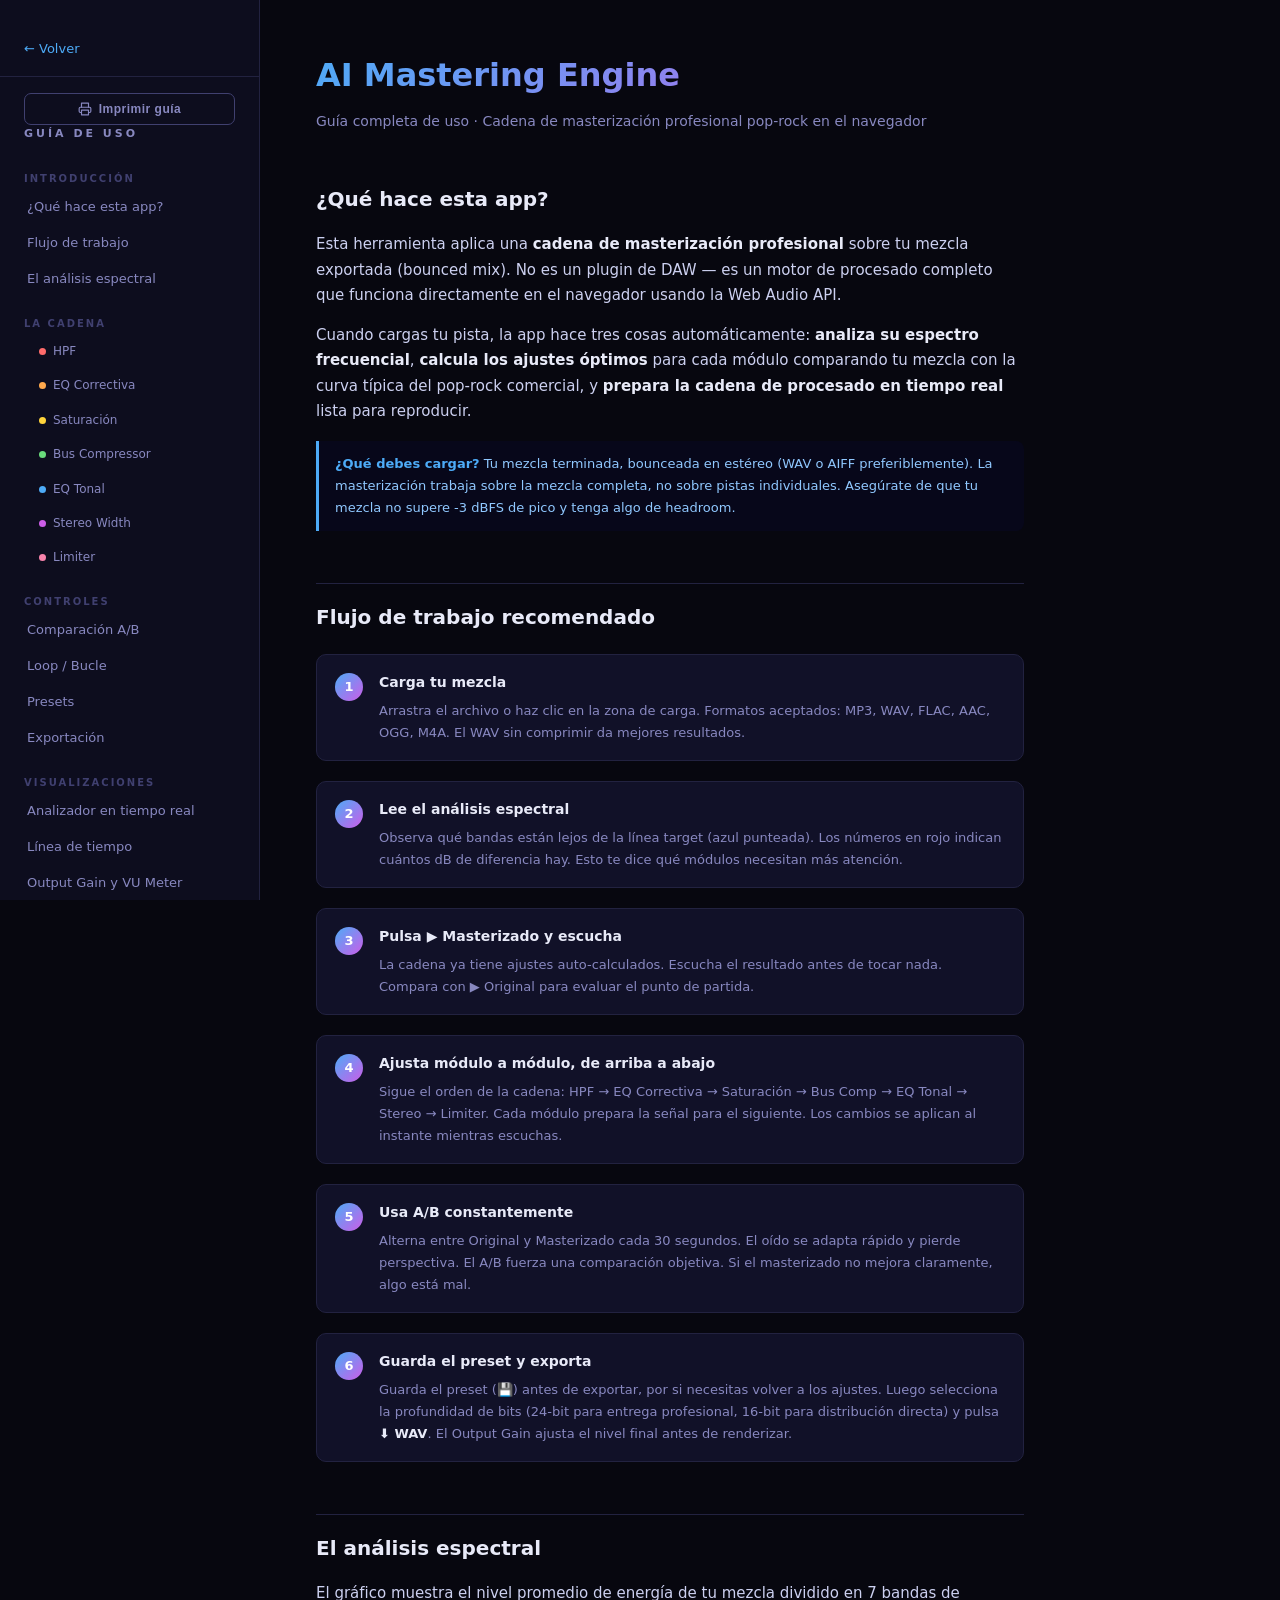
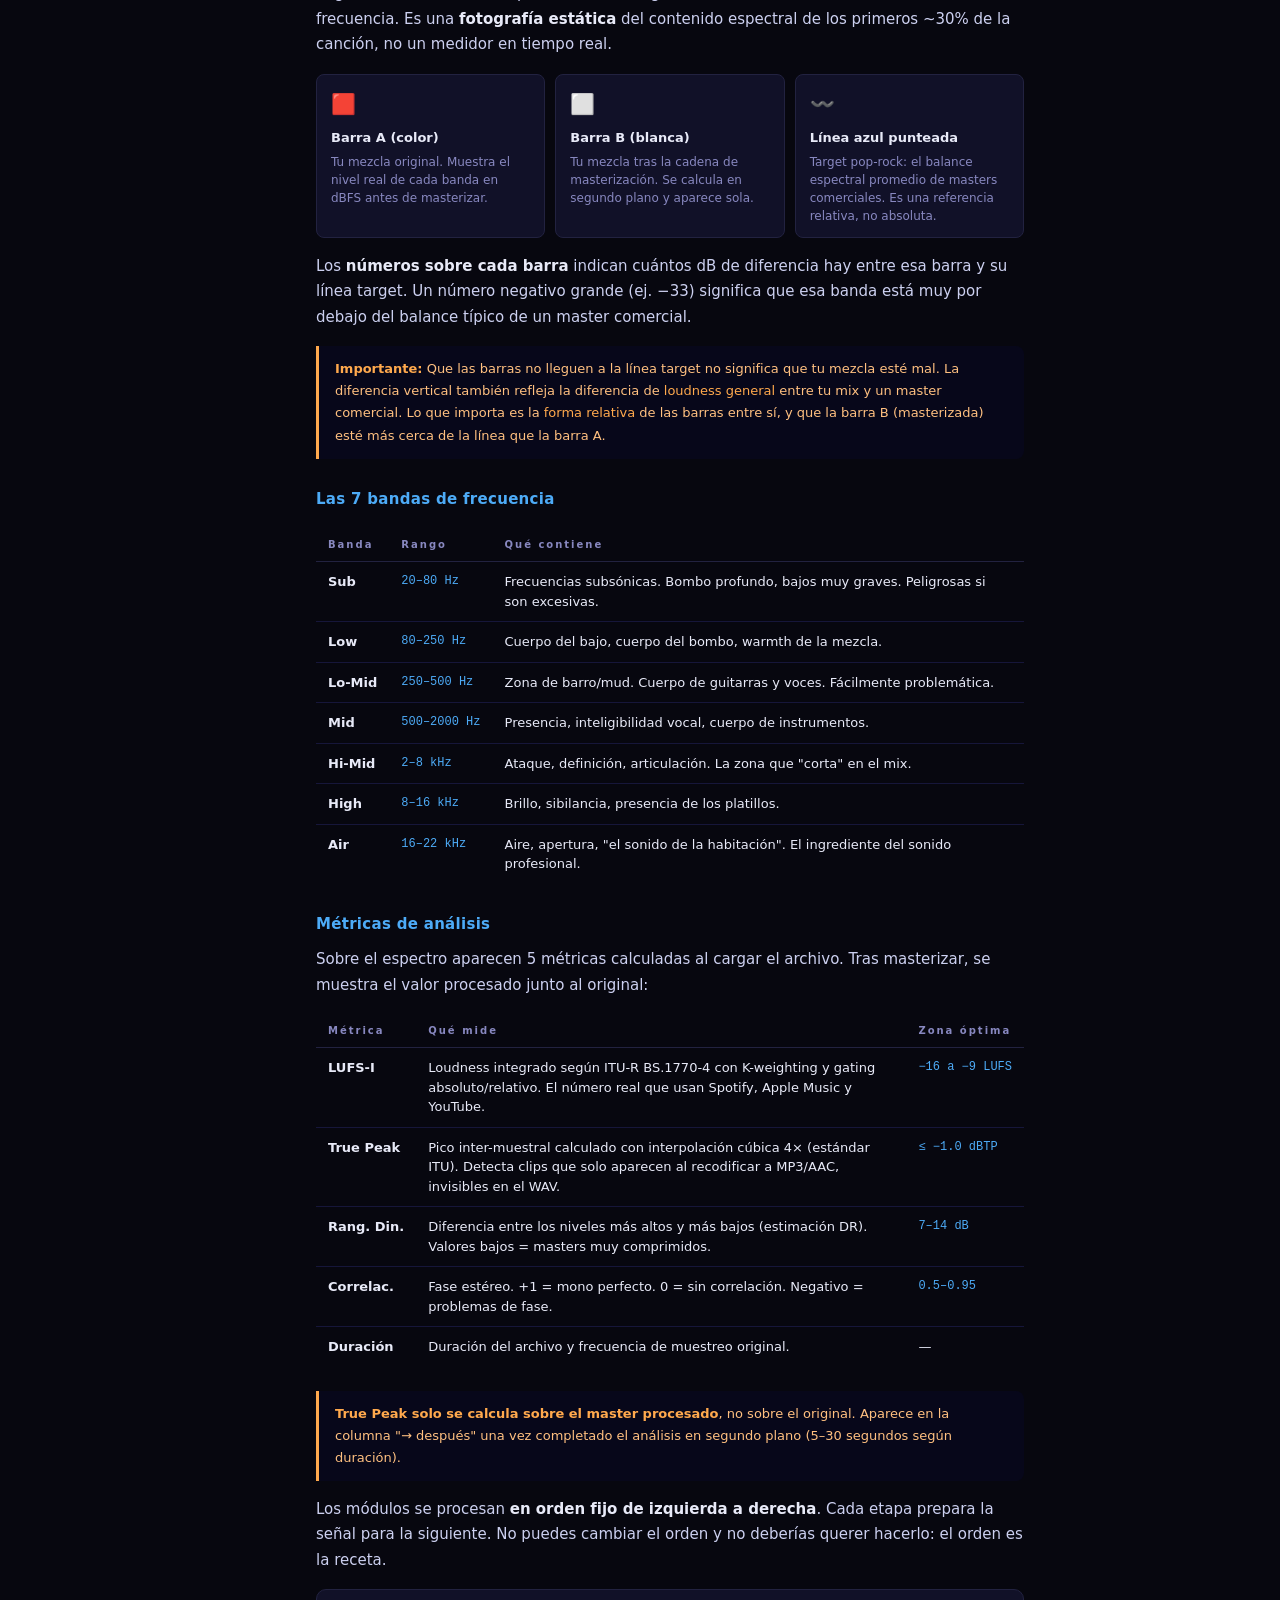
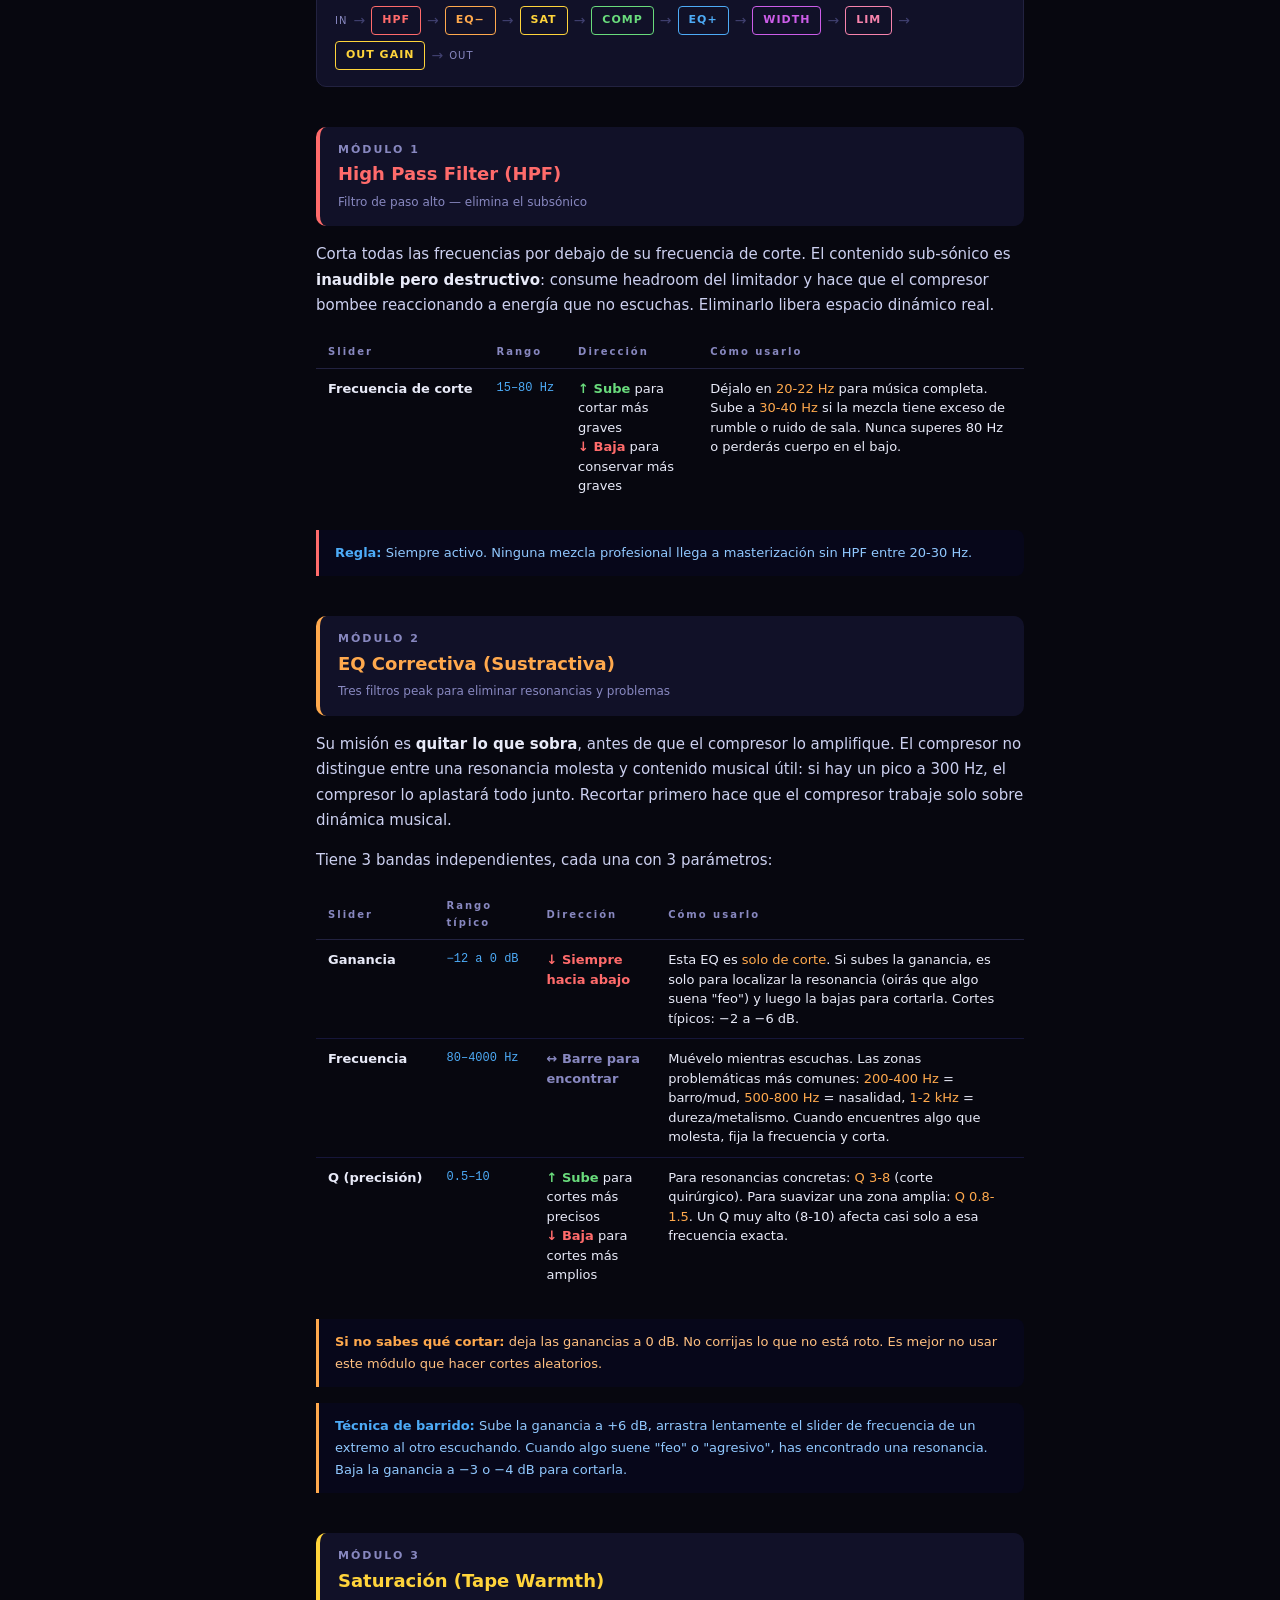
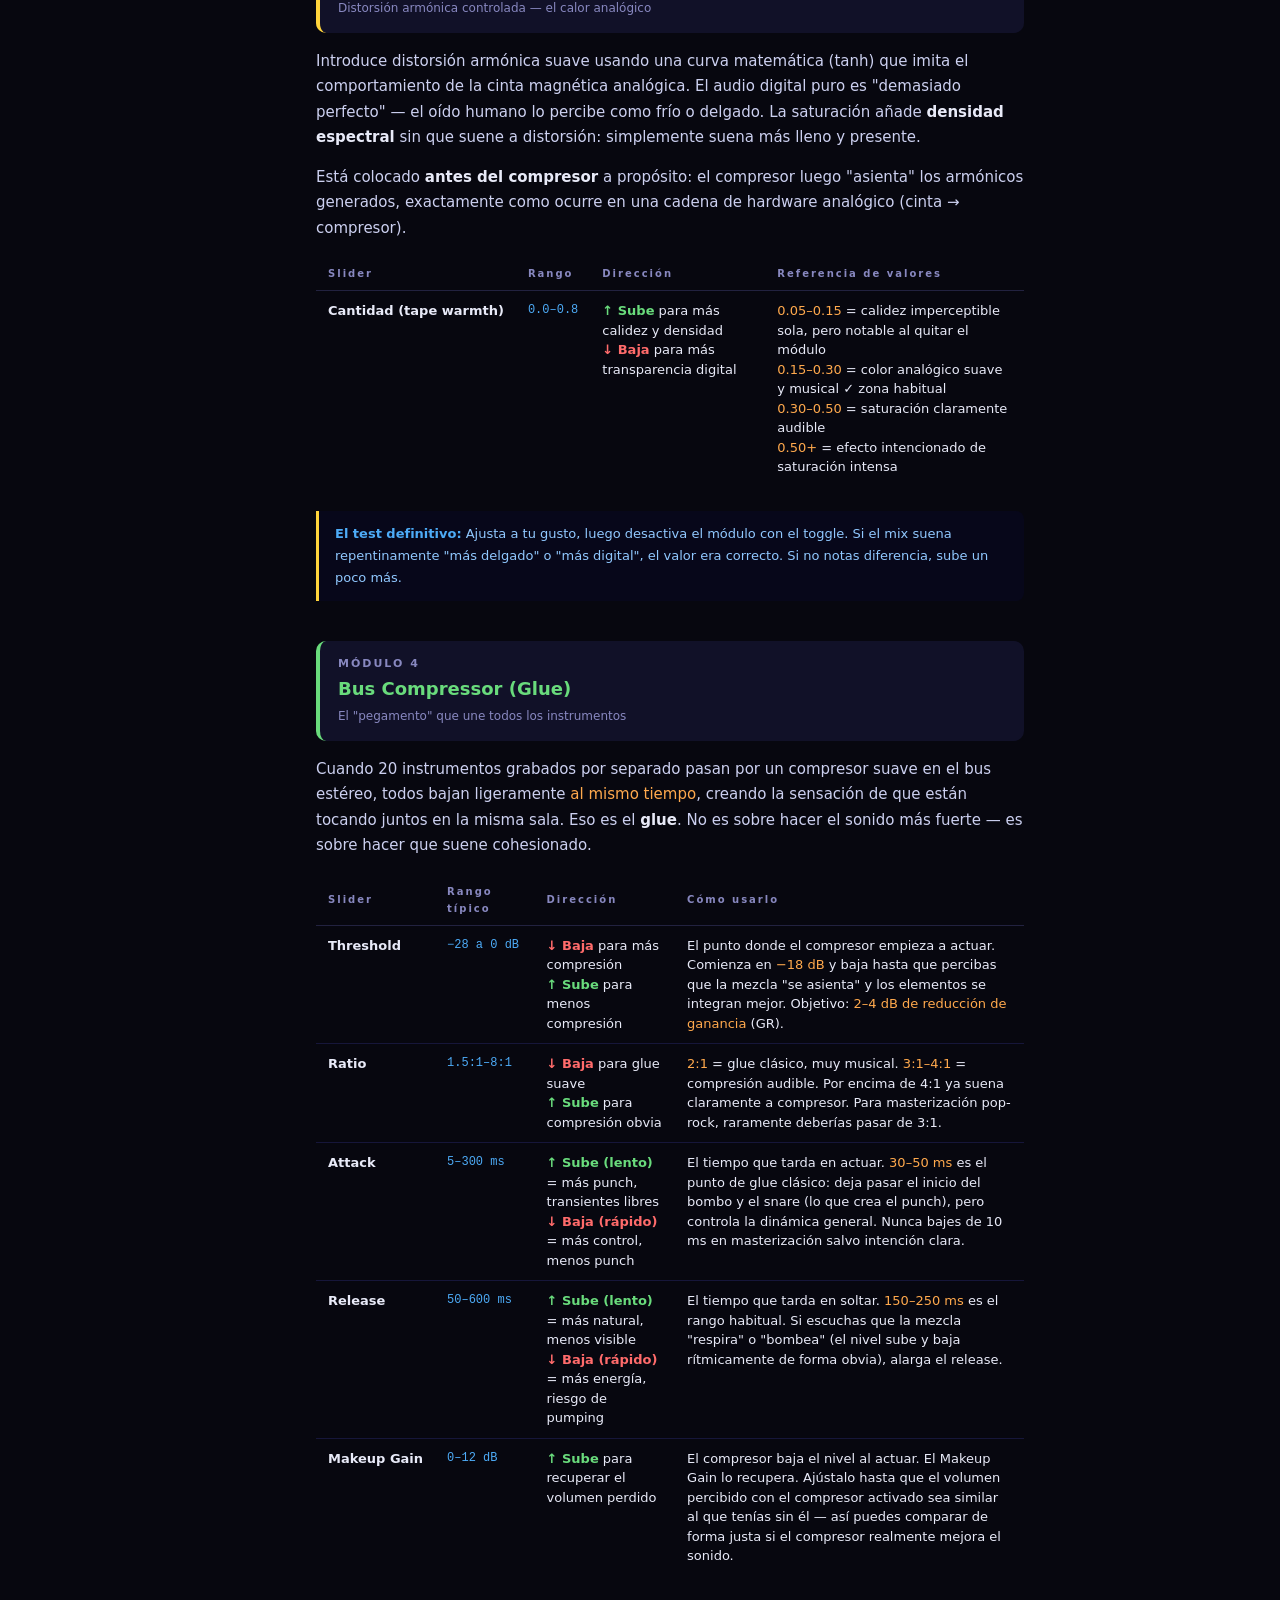
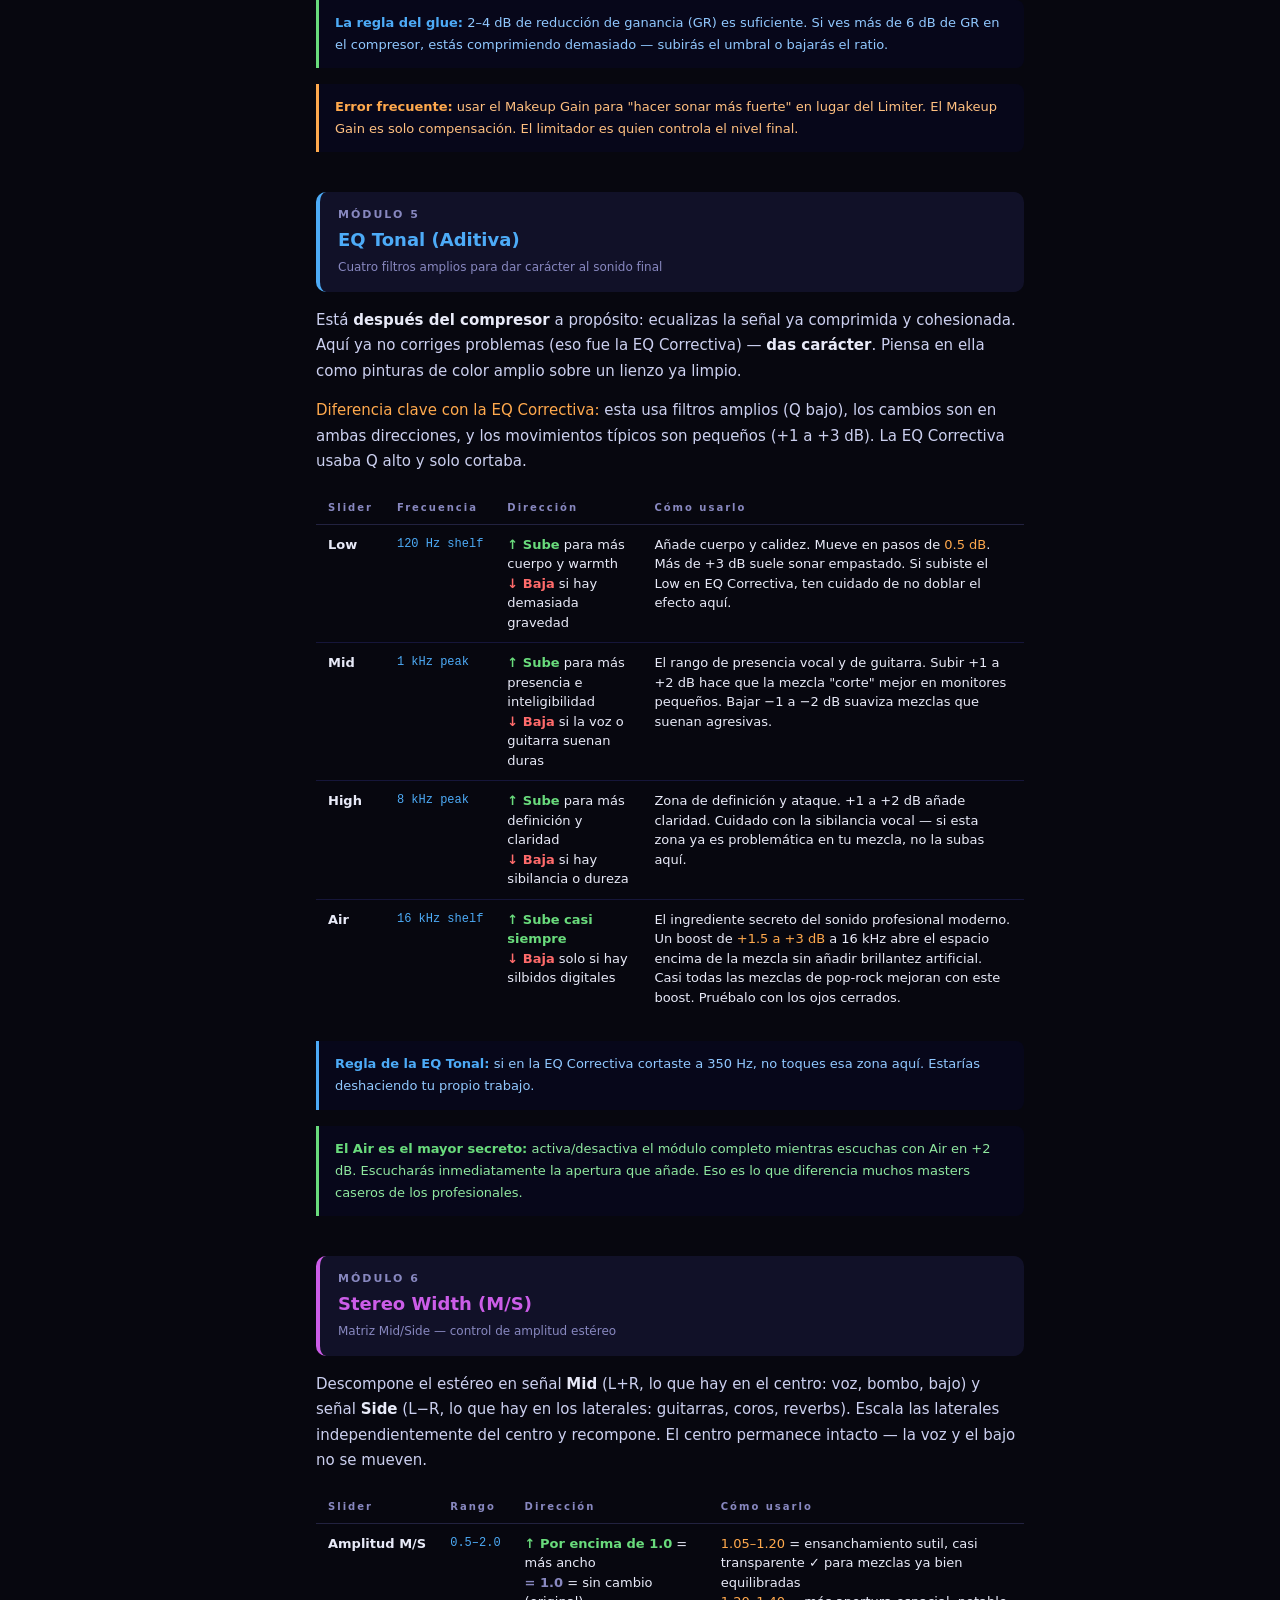
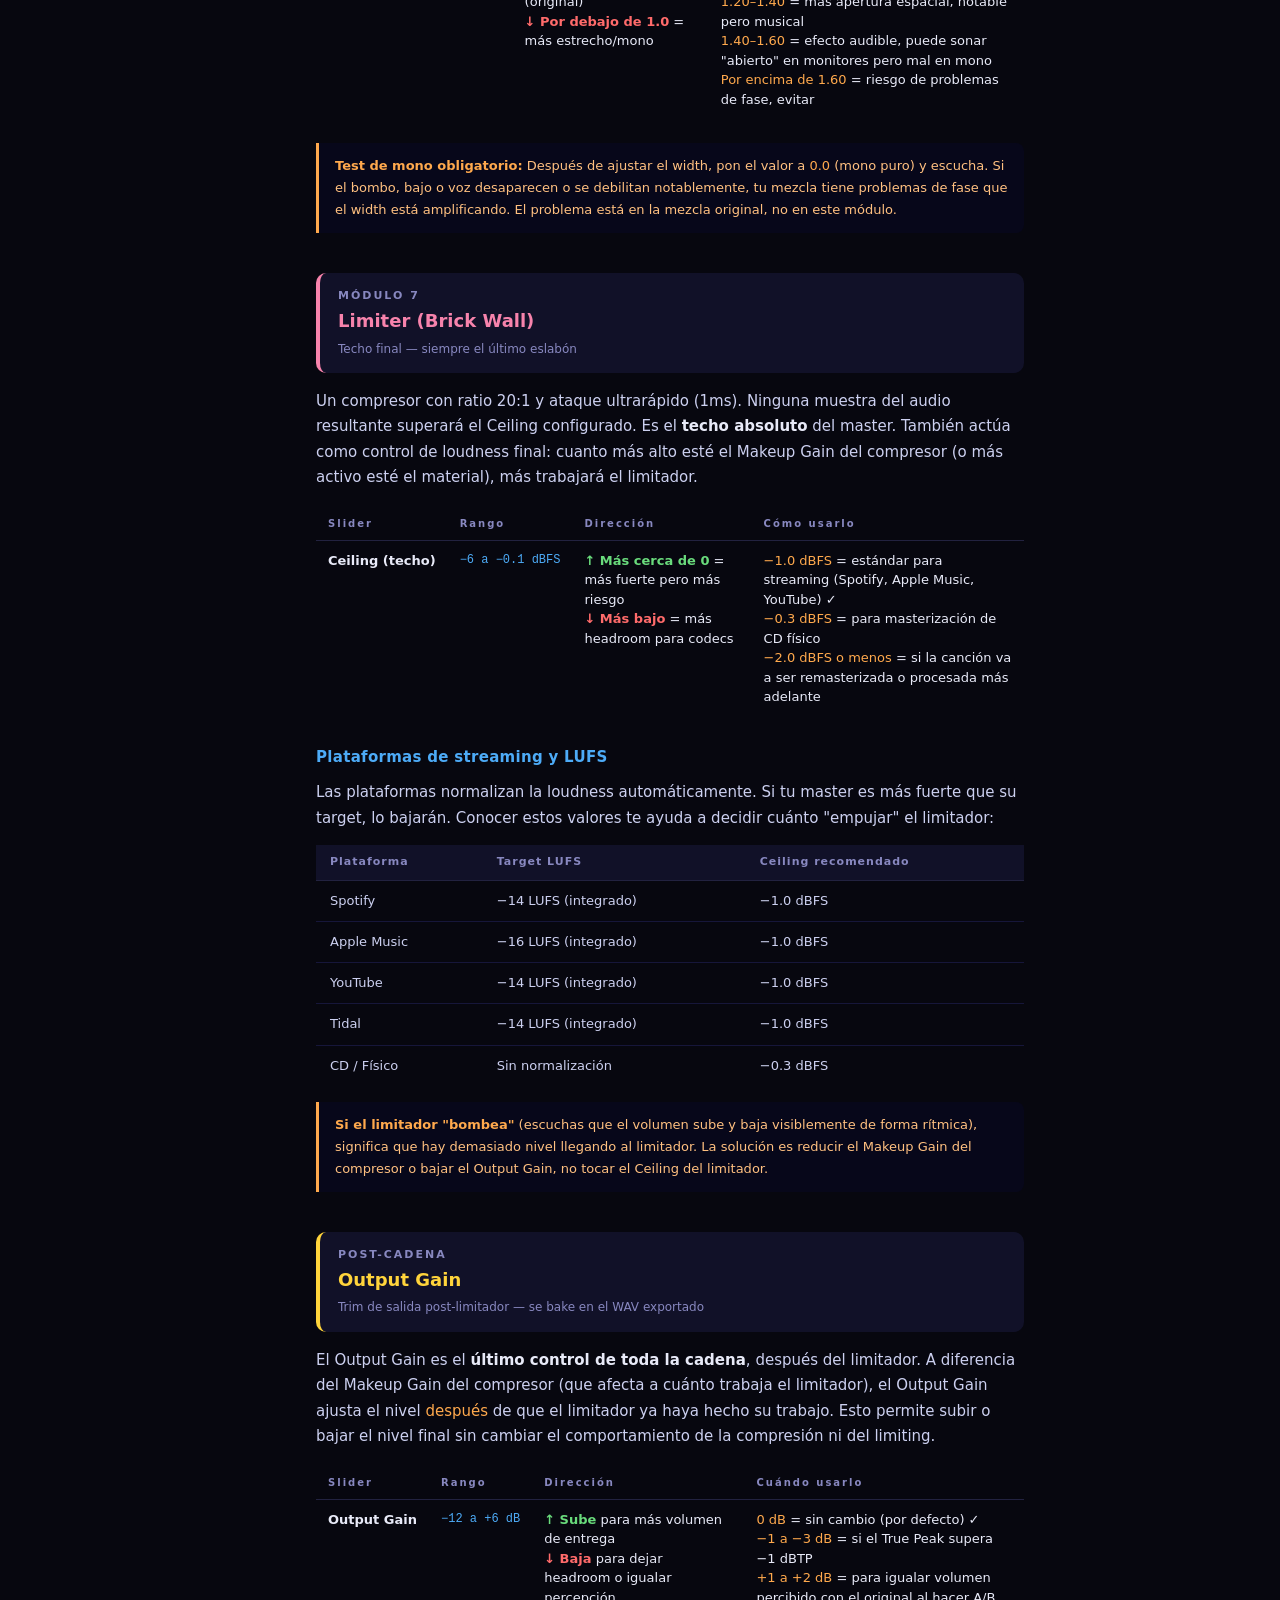
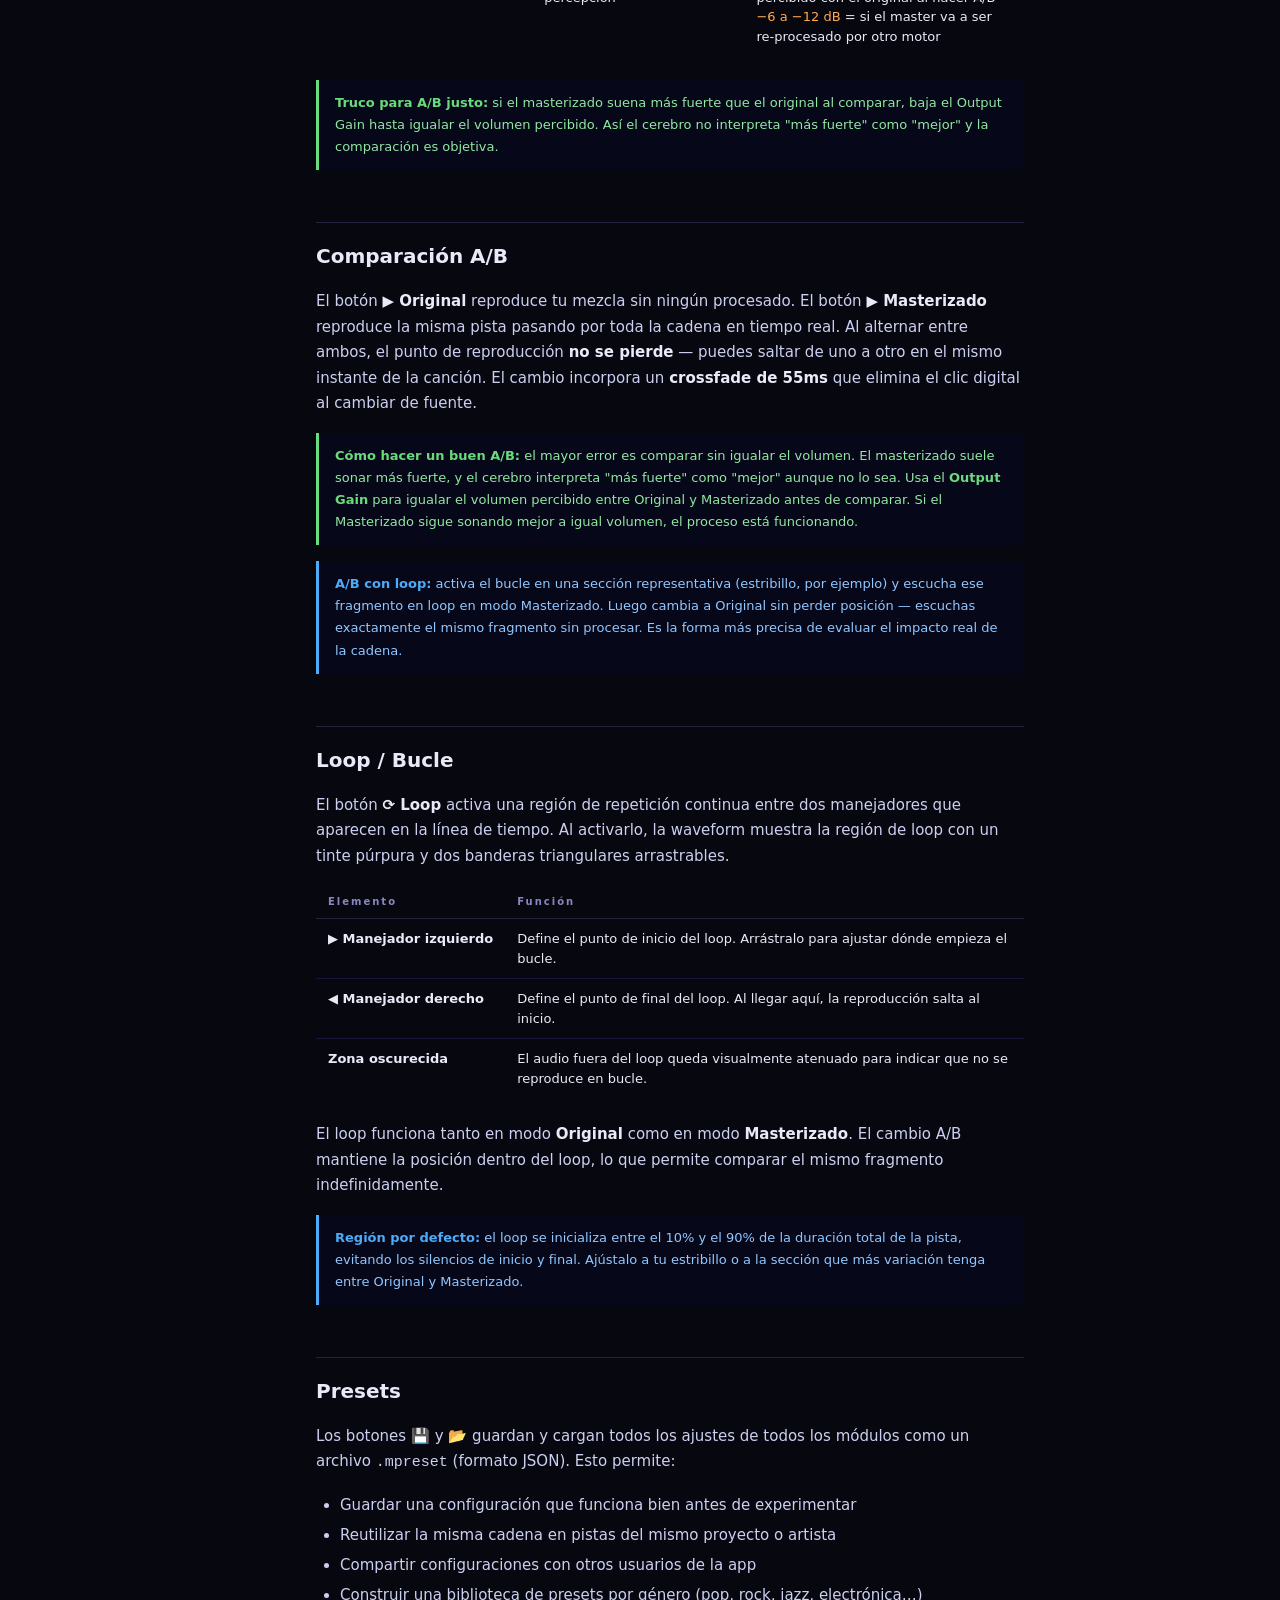
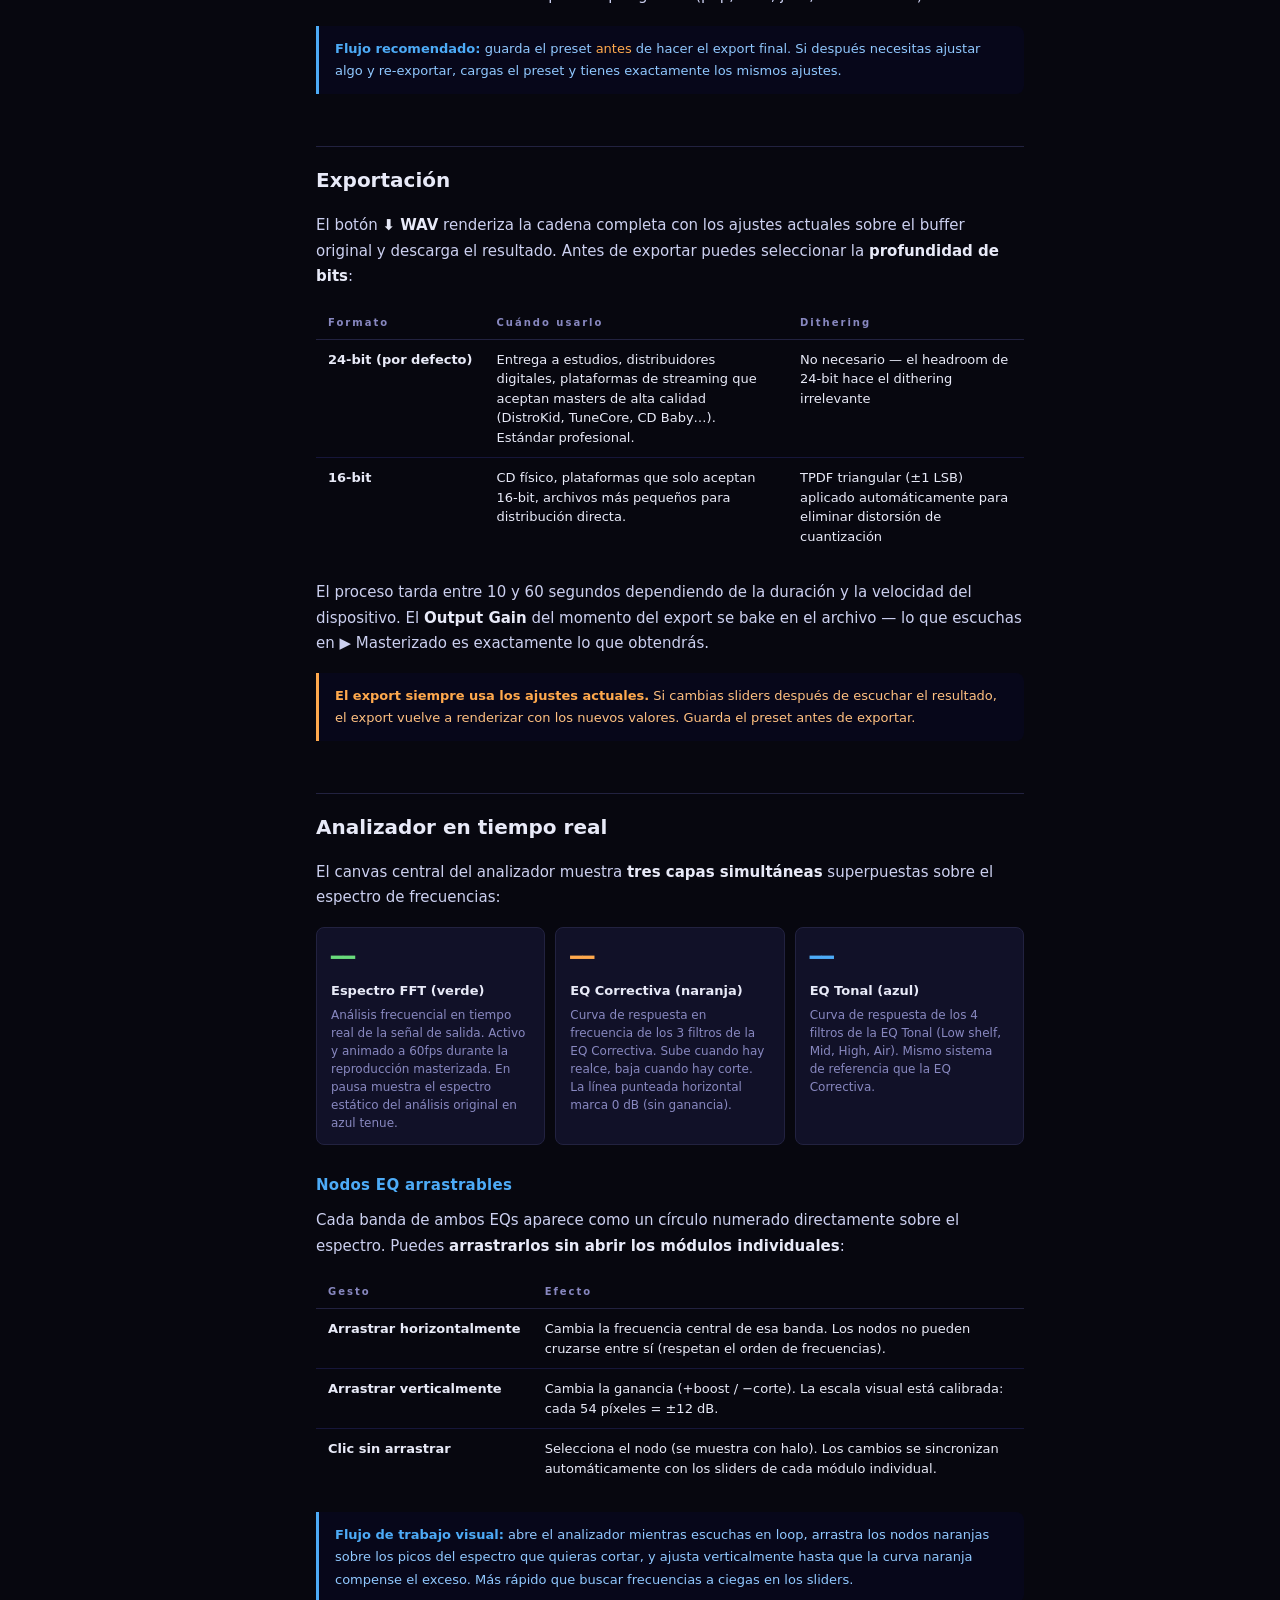
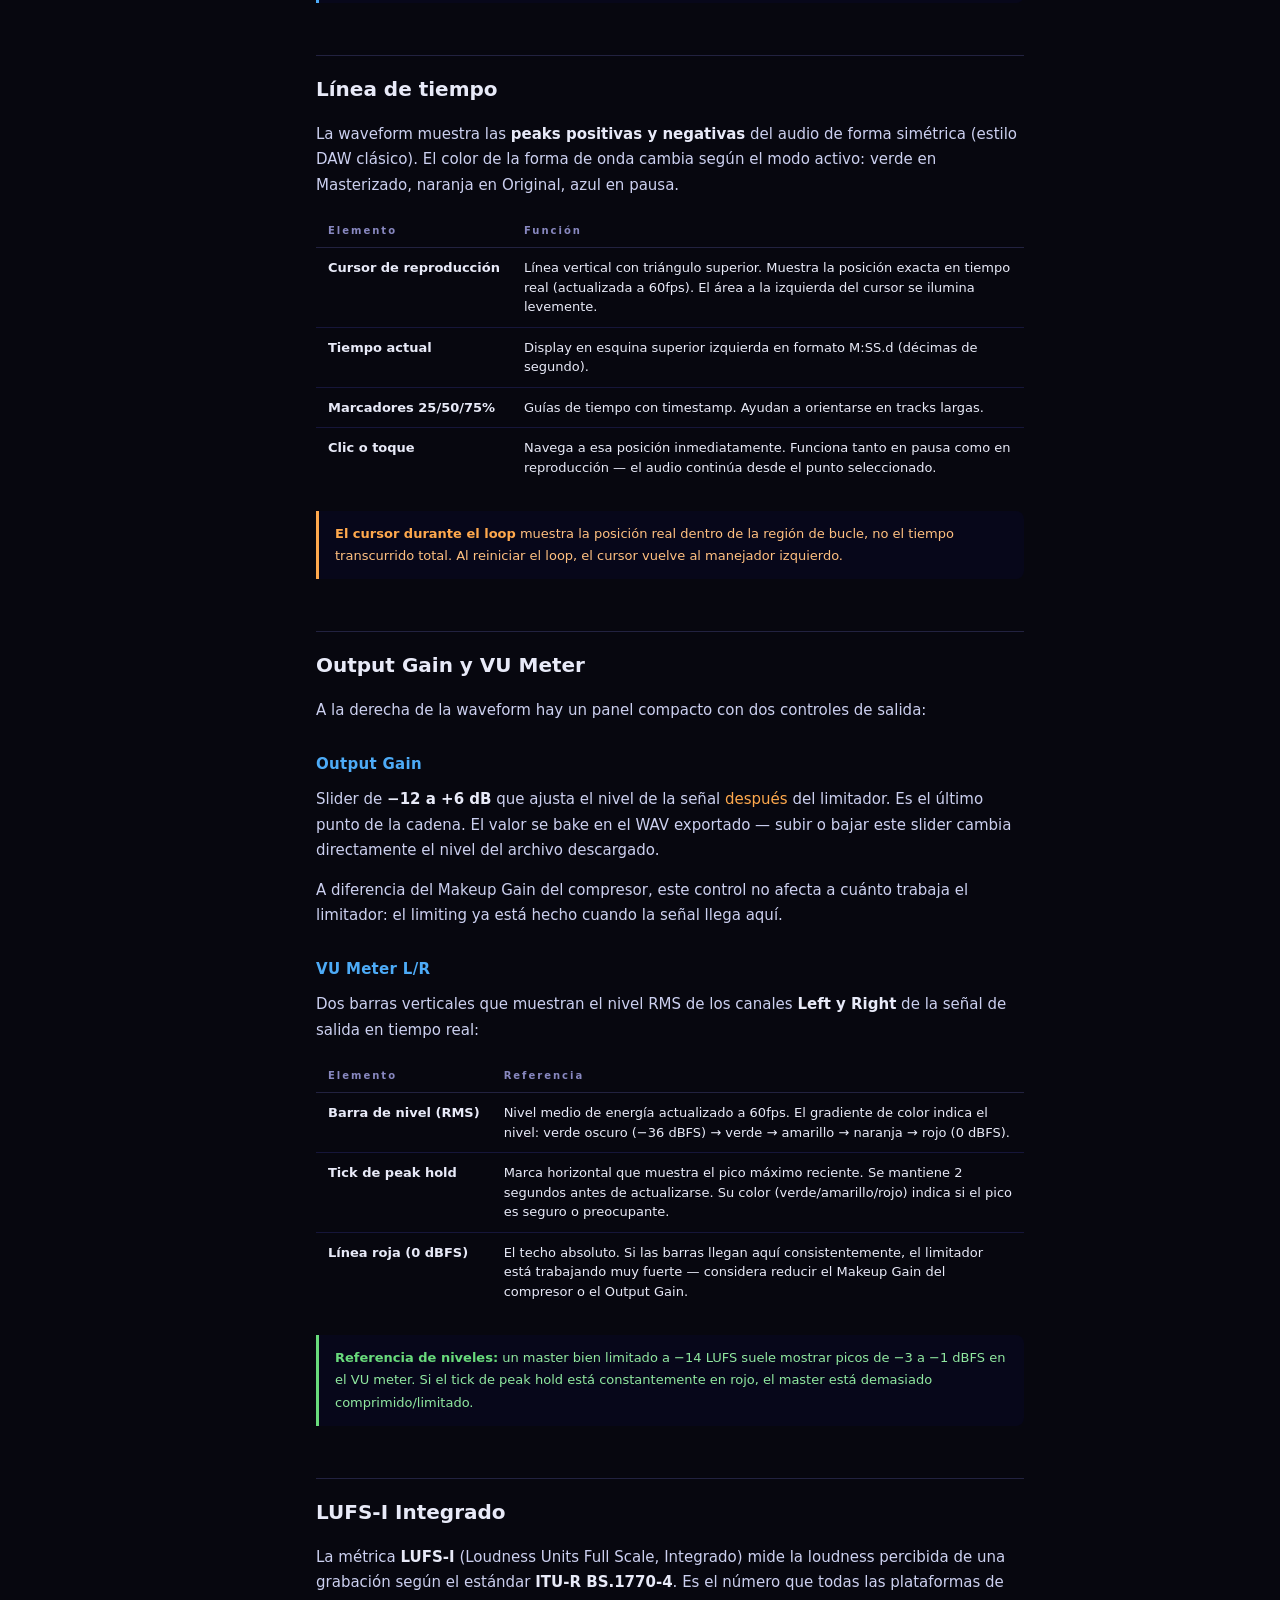
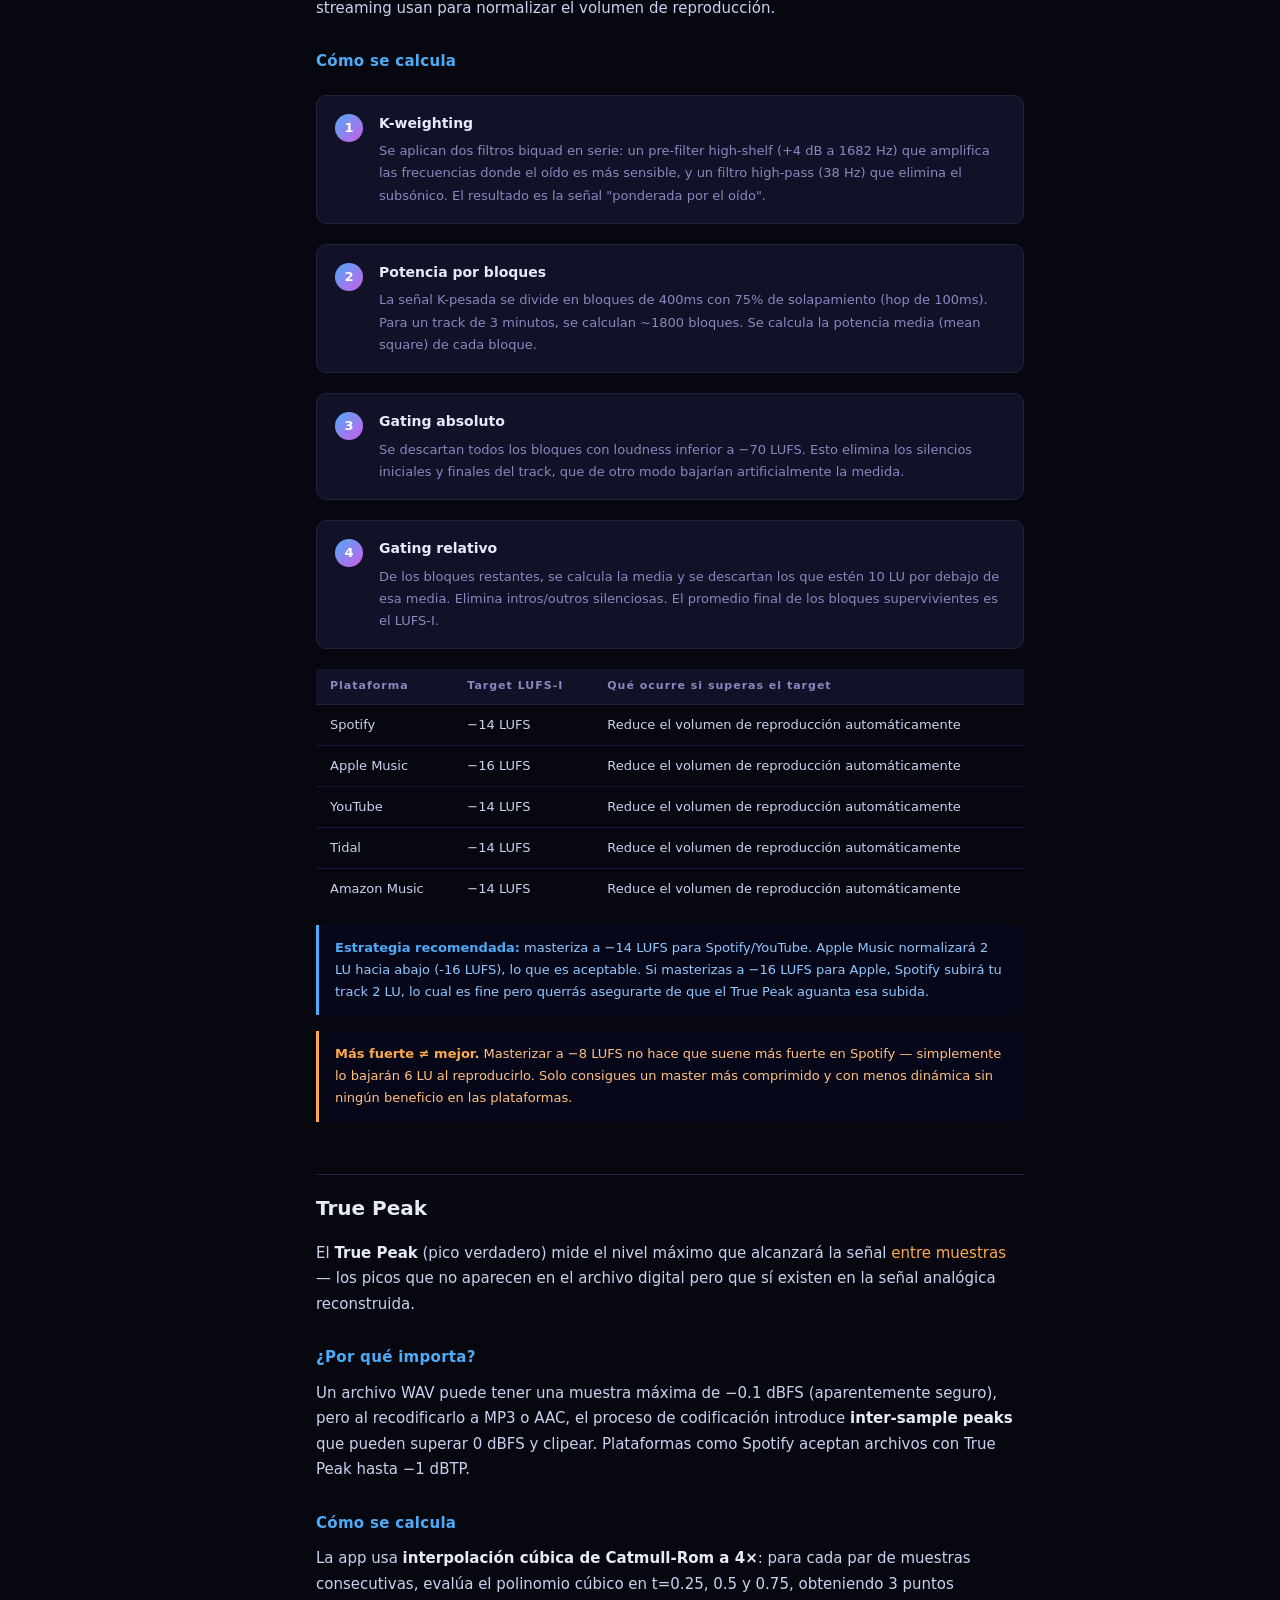
==== help.html @ e1533b52 "Add files via upload" ====
<!DOCTYPE html>
<html lang="es">
<head>
<meta charset="UTF-8">
<meta name="viewport" content="width=device-width, initial-scale=1.0">
<title>Guía de uso · AI Mastering Engine</title>
<style>
:root {
  --bg:#07070f; --card:#0d0d1e; --card2:#111128; --border:#222240; --text:#e8eaf8;
  --muted:#8888c0; --dim:#404070;
  --blue:#4dabf7; --purple:#cc5de8; --green:#69db7c;
  --orange:#ffa94d; --yellow:#ffd43b; --red:#ff6b6b;
}
*{box-sizing:border-box;margin:0;padding:0}
html{scroll-behavior:smooth}
body{background:var(--bg);color:var(--text);font-family:'Inter','Segoe UI',system-ui,sans-serif;font-size:15px;line-height:1.7}

/* Layout */
.layout{display:flex;min-height:100vh}
.sidebar{width:260px;flex-shrink:0;background:var(--card);border-right:1px solid var(--border);padding:28px 0;position:sticky;top:0;height:100vh;overflow-y:auto}
.content{flex:1;padding:48px 56px 80px;max-width:820px}

/* Sidebar */
.sidebar-title{font-size:11px;font-weight:bold;letter-spacing:3px;color:var(--muted);padding:0 24px;margin-bottom:20px}
.sidebar-back{display:flex;align-items:center;gap:8px;padding:10px 24px;color:var(--blue);font-size:13px;text-decoration:none;margin-bottom:16px;border-bottom:1px solid var(--border);padding-bottom:16px}
.sidebar-back:hover{color:#fff}
.nav-section{padding:6px 24px 2px;font-size:10px;letter-spacing:2px;color:var(--dim);font-weight:bold;margin-top:12px}
.nav-link{display:block;padding:7px 24px;font-size:13px;color:var(--muted);text-decoration:none;border-left:3px solid transparent;transition:all .15s}
.nav-link:hover,.nav-link.active{color:var(--text);border-left-color:var(--blue);background:rgba(77,171,247,.06)}
.nav-link.mod{padding-left:36px;font-size:12px}
.mod-dot{display:inline-block;width:7px;height:7px;border-radius:50%;margin-right:7px;vertical-align:middle}

/* Content */
h1{font-size:32px;font-weight:900;background:linear-gradient(135deg,var(--blue),var(--purple));-webkit-background-clip:text;-webkit-text-fill-color:transparent;background-clip:text;margin-bottom:8px}
.page-sub{font-size:14px;color:var(--muted);margin-bottom:48px}
h2{font-size:20px;font-weight:800;color:var(--text);margin:52px 0 16px;padding-top:16px;border-top:1px solid var(--border)}
h2:first-of-type{margin-top:0;border-top:none;padding-top:0}
h3{font-size:15px;font-weight:700;color:var(--blue);margin:28px 0 10px;letter-spacing:.3px}
p{margin-bottom:14px;color:#ccd0f0}
p:last-child{margin-bottom:0}
strong{color:var(--text)}
em{color:var(--orange);font-style:normal}

/* Module header */
.mod-header{display:flex;align-items:center;gap:12px;margin:40px 0 16px;padding:14px 18px;background:var(--card2);border-radius:10px;border-left:4px solid var(--mc)}
.mod-number{font-size:11px;font-weight:bold;letter-spacing:2px;color:var(--muted)}
.mod-title{font-size:18px;font-weight:800;color:var(--mc)}
.mod-subtitle{font-size:12px;color:var(--muted);margin-top:2px}

/* Slider table */
.slider-table{width:100%;border-collapse:collapse;margin:16px 0 24px;font-size:13px}
.slider-table th{text-align:left;padding:8px 12px;font-size:10px;letter-spacing:2px;color:var(--muted);border-bottom:1px solid var(--border);font-weight:bold}
.slider-table td{padding:10px 12px;border-bottom:1px solid #16163a;vertical-align:top;line-height:1.5}
.slider-table tr:last-child td{border-bottom:none}
.slider-table tr:hover td{background:rgba(255,255,255,.02)}
.slider-name{font-weight:bold;color:var(--text);white-space:nowrap}
.slider-range{font-family:monospace;font-size:12px;color:var(--blue);white-space:nowrap}
.up{color:var(--green);font-weight:bold}
.down{color:var(--red);font-weight:bold}
.neutral{color:var(--muted);font-weight:bold}
.dir{font-size:16px;vertical-align:middle}

/* Tip box */
.tip{background:#07071a;border-left:3px solid var(--mc,var(--blue));padding:12px 16px;border-radius:0 8px 8px 0;font-size:13px;color:#90c8ff;margin:16px 0;line-height:1.7}
.tip strong{color:var(--blue)}
.warn{border-left-color:var(--orange);color:#ffc080}
.warn strong{color:var(--orange)}
.good{border-left-color:var(--green);color:#90e8a0}
.good strong{color:var(--green)}

/* Workflow steps */
.steps{counter-reset:steps;margin:20px 0}
.step{counter-increment:steps;display:flex;gap:16px;margin-bottom:20px;padding:16px 18px;background:var(--card2);border-radius:10px;border:1px solid var(--border)}
.step::before{content:counter(steps);display:flex;align-items:center;justify-content:center;width:28px;height:28px;border-radius:50%;background:linear-gradient(135deg,var(--blue),var(--purple));color:#fff;font-size:13px;font-weight:bold;flex-shrink:0;margin-top:2px}
.step-content h4{font-size:14px;font-weight:700;color:var(--text);margin-bottom:5px}
.step-content p{font-size:13px;color:var(--muted);margin:0}

/* Rules */
.rules{display:grid;grid-template-columns:1fr 1fr;gap:12px;margin:20px 0}
.rule{background:var(--card2);border:1px solid var(--border);border-radius:8px;padding:14px 16px}
.rule-title{font-size:13px;font-weight:bold;color:var(--text);margin-bottom:5px}
.rule-text{font-size:12px;color:var(--muted);line-height:1.5}

/* Chain diagram */
.chain{display:flex;align-items:center;flex-wrap:wrap;gap:6px;padding:16px 18px;background:var(--card2);border-radius:10px;margin:16px 0;border:1px solid var(--border)}
.chain-node{font-size:11px;font-weight:bold;letter-spacing:1px;padding:4px 10px;border-radius:4px;border:1px solid}
.chain-arrow{color:var(--dim);font-size:14px}
.chain-label{font-size:10px;color:var(--muted);letter-spacing:1px}

/* Spectrum explanation */
.spectrum-legend{display:grid;grid-template-columns:repeat(3,1fr);gap:10px;margin:16px 0}
.legend-item{background:var(--card2);border:1px solid var(--border);border-radius:8px;padding:12px 14px;font-size:12px}
.legend-icon{font-size:20px;margin-bottom:6px}
.legend-title{font-weight:bold;color:var(--text);margin-bottom:4px;font-size:13px}
.legend-desc{color:var(--muted);line-height:1.5}

/* LUFS comparison */
.lufs-table{width:100%;border-collapse:collapse;margin:14px 0;font-size:13px}
.lufs-table th{background:var(--card2);padding:8px 14px;text-align:left;font-size:11px;letter-spacing:1px;color:var(--muted);border-bottom:1px solid var(--border)}
.lufs-table td{padding:9px 14px;border-bottom:1px solid #16163a;color:#ccd0f0}
.lufs-table tr:last-child td{border-bottom:none}

@media(max-width:768px){
  .layout{flex-direction:column}
  .sidebar{width:100%;height:auto;position:static;border-right:none;border-bottom:1px solid var(--border)}
  .content{padding:28px 20px 60px}
  .rules{grid-template-columns:1fr}
  .spectrum-legend{grid-template-columns:1fr}
}

/* Print button */
.btn-print{display:flex;align-items:center;gap:7px;background:transparent;border:1px solid var(--dim);color:var(--muted);cursor:pointer;font-size:12px;font-weight:bold;letter-spacing:.5px;padding:8px 14px;border-radius:7px;transition:all .15s;width:calc(100% - 48px);margin:12px 24px 0;justify-content:center}
.btn-print:hover{color:var(--blue);border-color:var(--blue);background:rgba(77,171,247,.08)}
.btn-print svg{flex-shrink:0}

/* ══════════════════════════════════════
   PRINT STYLES
══════════════════════════════════════ */
@media print {
  /* Reset */
  *{-webkit-print-color-adjust:exact;print-color-adjust:exact;box-sizing:border-box}
  :root{
    --bg:#ffffff; --card:#f5f5f8; --card2:#eeeeF4; --border:#d0d0e0; --text:#1a1a2e;
    --muted:#555570; --dim:#888899;
    --blue:#1a5fa8; --purple:#7030a0; --green:#1a6e35;
    --orange:#b05010; --yellow:#806000; --red:#b01010;
  }

  body{background:#fff;color:#1a1a2e;font-family:'Georgia',serif;font-size:11pt;line-height:1.65}

  /* Layout: ocultar sidebar, mostrar solo contenido */
  .sidebar,.btn-print,.sidebar-back{display:none !important}
  .layout{display:block}
  .content{padding:0;max-width:100%;width:100%}

  /* Cabecera de impresión */
  .print-header{display:block !important;text-align:center;border-bottom:2pt solid #1a1a2e;padding-bottom:14pt;margin-bottom:28pt}
  .print-header-title{font-size:22pt;font-weight:bold;color:#1a1a2e;letter-spacing:-0.5px}
  .print-header-sub{font-size:10pt;color:#555570;margin-top:4pt}

  /* Tipografía */
  h1{font-size:0;line-height:0;margin:0;padding:0;visibility:hidden} /* sustituido por print-header */
  .page-sub{display:none}
  h2{font-size:14pt;font-weight:bold;color:#1a1a2e;margin:20pt 0 8pt;padding-top:14pt;border-top:1pt solid #c0c0d0;page-break-after:avoid}
  h2:first-of-type{border-top:none;padding-top:0;margin-top:0}
  h3{font-size:12pt;font-weight:bold;color:var(--blue);margin:12pt 0 5pt;page-break-after:avoid}
  p{margin-bottom:7pt;color:#1a1a2e;font-size:11pt}
  strong{color:#1a1a2e}
  em{color:#b05010;font-style:normal}

  /* Saltos de página */
  section{page-break-inside:avoid}
  .mod-header{page-break-after:avoid}
  h2,h3{page-break-after:avoid}

  /* Module headers */
  .mod-header{background:#f0f0f8 !important;border-left:3pt solid var(--mc) !important;border-radius:0;padding:10pt 14pt;margin:14pt 0 10pt}
  .mod-title{color:var(--mc) !important;font-size:14pt}
  .mod-number{color:#555570;font-size:9pt;letter-spacing:2px}
  .mod-subtitle{color:#555570;font-size:9pt}

  /* Tablas */
  .slider-table,.lufs-table{width:100%;border-collapse:collapse;font-size:9.5pt;margin:8pt 0 14pt}
  .slider-table th,.lufs-table th{background:#e8e8f0 !important;padding:5pt 9pt;color:#333350;font-size:8pt;letter-spacing:1.5px;border-bottom:1pt solid #b0b0c8;font-weight:bold}
  .slider-table td,.lufs-table td{padding:6pt 9pt;border-bottom:.5pt solid #d0d0e4;vertical-align:top;color:#1a1a2e;line-height:1.5}
  .slider-table tr:last-child td,.lufs-table tr:last-child td{border-bottom:none}
  .slider-table tr:hover td{background:transparent}
  .slider-name{color:#1a1a2e;font-weight:bold}
  .slider-range{color:var(--blue);font-family:monospace;font-size:9pt}
  .up{color:var(--green)}
  .down{color:var(--red)}
  .neutral{color:#555570}

  /* Cajas de tip/warn/good */
  .tip,.warn,.good{
    border-left:3pt solid;padding:8pt 12pt;border-radius:0;margin:8pt 0;font-size:10pt;
    background:#f8f8fc !important;page-break-inside:avoid
  }
  .tip{border-color:var(--blue);color:#1a3a6a}
  .warn{border-color:var(--orange);color:#5a2800}
  .good{border-color:var(--green);color:#0a3a18}

  /* Steps */
  .steps{margin:10pt 0}
  .step{background:#f5f5f8 !important;border:1pt solid #d0d0e0;border-radius:0;padding:9pt 12pt;margin-bottom:8pt;page-break-inside:avoid}
  .step::before{background:var(--blue) !important;width:22pt;height:22pt;font-size:11pt}
  .step-content h4{color:#1a1a2e;font-size:11pt}
  .step-content p{color:#333350}

  /* Rules grid */
  .rules{display:grid;grid-template-columns:1fr 1fr;gap:8pt}
  .rule{background:#f5f5f8 !important;border:1pt solid #d0d0e0;border-radius:0;padding:9pt 12pt;page-break-inside:avoid}
  .rule-title{color:#1a1a2e;font-size:10.5pt}
  .rule-text{color:#333350;font-size:9.5pt}

  /* Chain diagram */
  .chain{background:#f0f0f8 !important;border:1pt solid #c0c0d0;border-radius:0;padding:10pt 14pt}
  .chain-node{border:1pt solid;padding:3pt 8pt;font-size:10pt}
  .chain-arrow{color:#888899}
  .chain-label{color:#555570}

  /* Spectrum legend */
  .spectrum-legend{grid-template-columns:repeat(3,1fr);gap:8pt}
  .legend-item{background:#f5f5f8 !important;border:1pt solid #d0d0e0;border-radius:0;padding:8pt 12pt}
  .legend-title{color:#1a1a2e;font-size:10.5pt}
  .legend-desc{color:#333350}

  /* Footer de página */
  @page{margin:18mm 16mm 18mm;size:A4}
  @page :first{margin-top:12mm}

  /* Ocultar elementos no imprimibles */
  .no-print{display:none !important}
}
</style>
</head>
<body>
<script>
// Cuando help.html se abre con window.open() desde la app, el botón "Volver" cierra la pestaña.
// Si se navega directamente (sin opener), el href="index.html" actúa con normalidad.
document.addEventListener('DOMContentLoaded', function() {
  var back = document.querySelector('.sidebar-back');
  if (!back) return;
  if (window !== window.top) {
    // Dentro de un iframe (caso legacy): cerrar overlay
    back.textContent = '✕  Cerrar ayuda';
    back.removeAttribute('href');
    back.style.cursor = 'pointer';
    back.addEventListener('click', function(e) { e.preventDefault(); window.parent.postMessage('closeHelp', '*'); });
  } else {
    // Abierto en pestaña nueva (window.open) o navegación directa: cerrar pestaña
    back.addEventListener('click', function(e) {
      e.preventDefault();
      window.close();
      // Fallback por si el navegador bloquea window.close(): volver atrás en historial
      if (!window.closed) window.history.back();
    });
  }
});
</script>
<div class="layout">

<!-- SIDEBAR -->
<nav class="sidebar">
  <a class="sidebar-back" href="index.html">← Volver</a>
  <button class="btn-print" onclick="window.print()">
    <svg width="14" height="14" viewBox="0 0 24 24" fill="none" stroke="currentColor" stroke-width="2" stroke-linecap="round" stroke-linejoin="round"><polyline points="6 9 6 2 18 2 18 9"/><path d="M6 18H4a2 2 0 0 1-2-2v-5a2 2 0 0 1 2-2h16a2 2 0 0 1 2 2v5a2 2 0 0 1-2 2h-2"/><rect x="6" y="14" width="12" height="8"/></svg>
    Imprimir guía
  </button>
  <div class="sidebar-title">GUÍA DE USO</div>

  <div class="nav-section">INTRODUCCIÓN</div>
  <a class="nav-link" href="#que-es">¿Qué hace esta app?</a>
  <a class="nav-link" href="#flujo">Flujo de trabajo</a>
  <a class="nav-link" href="#analisis">El análisis espectral</a>

  <div class="nav-section">LA CADENA</div>
  <a class="nav-link mod" href="#hpf"><span class="mod-dot" style="background:#ff6b6b"></span>HPF</a>
  <a class="nav-link mod" href="#eqsub"><span class="mod-dot" style="background:#ffa94d"></span>EQ Correctiva</a>
  <a class="nav-link mod" href="#sat"><span class="mod-dot" style="background:#ffd43b"></span>Saturación</a>
  <a class="nav-link mod" href="#comp"><span class="mod-dot" style="background:#69db7c"></span>Bus Compressor</a>
  <a class="nav-link mod" href="#eqadd"><span class="mod-dot" style="background:#4dabf7"></span>EQ Tonal</a>
  <a class="nav-link mod" href="#width"><span class="mod-dot" style="background:#cc5de8"></span>Stereo Width</a>
  <a class="nav-link mod" href="#lim"><span class="mod-dot" style="background:#f783ac"></span>Limiter</a>

  <div class="nav-section">CONTROLES</div>
  <a class="nav-link" href="#ab">Comparación A/B</a>
  <a class="nav-link" href="#loop">Loop / Bucle</a>
  <a class="nav-link" href="#presets">Presets</a>
  <a class="nav-link" href="#export">Exportación</a>

  <div class="nav-section">VISUALIZACIONES</div>
  <a class="nav-link" href="#realtime">Analizador en tiempo real</a>
  <a class="nav-link" href="#timeline">Línea de tiempo</a>
  <a class="nav-link" href="#vumeter">Output Gain y VU Meter</a>

  <div class="nav-section">MÉTRICAS</div>
  <a class="nav-link" href="#lufs">LUFS-I integrado</a>
  <a class="nav-link" href="#truepeak">True Peak</a>

  <div class="nav-section">REFERENCIA</div>
  <a class="nav-link" href="#reglas">Reglas de oro</a>
</nav>

<!-- CONTENT -->
<main class="content">

  <div class="print-header" style="display:none">
    <div class="print-header-title">AI Mastering Engine — Guía completa de uso</div>
    <div class="print-header-sub">Documentación v3.0 · Referencia de sliders, visualizaciones, loop, LUFS y True Peak</div>
  </div>
  <h1>AI Mastering Engine</h1>
  <p class="page-sub">Guía completa de uso · Cadena de masterización profesional pop-rock en el navegador</p>

  <!-- ═══════════════════════════════ QUÉ ES -->
  <h2 id="que-es">¿Qué hace esta app?</h2>
  <p>Esta herramienta aplica una <strong>cadena de masterización profesional</strong> sobre tu mezcla exportada (bounced mix). No es un plugin de DAW — es un motor de procesado completo que funciona directamente en el navegador usando la Web Audio API.</p>
  <p>Cuando cargas tu pista, la app hace tres cosas automáticamente: <strong>analiza su espectro frecuencial</strong>, <strong>calcula los ajustes óptimos</strong> para cada módulo comparando tu mezcla con la curva típica del pop-rock comercial, y <strong>prepara la cadena de procesado en tiempo real</strong> lista para reproducir.</p>

  <div class="tip">
    <strong>¿Qué debes cargar?</strong> Tu mezcla terminada, bounceada en estéreo (WAV o AIFF preferiblemente). La masterización trabaja sobre la mezcla completa, no sobre pistas individuales. Asegúrate de que tu mezcla no supere -3 dBFS de pico y tenga algo de headroom.
  </div>

  <!-- ═══════════════════════════════ FLUJO -->
  <h2 id="flujo">Flujo de trabajo recomendado</h2>

  <div class="steps">
    <div class="step">
      <div class="step-content">
        <h4>Carga tu mezcla</h4>
        <p>Arrastra el archivo o haz clic en la zona de carga. Formatos aceptados: MP3, WAV, FLAC, AAC, OGG, M4A. El WAV sin comprimir da mejores resultados.</p>
      </div>
    </div>
    <div class="step">
      <div class="step-content">
        <h4>Lee el análisis espectral</h4>
        <p>Observa qué bandas están lejos de la línea target (azul punteada). Los números en rojo indican cuántos dB de diferencia hay. Esto te dice qué módulos necesitan más atención.</p>
      </div>
    </div>
    <div class="step">
      <div class="step-content">
        <h4>Pulsa ▶ Masterizado y escucha</h4>
        <p>La cadena ya tiene ajustes auto-calculados. Escucha el resultado antes de tocar nada. Compara con ▶ Original para evaluar el punto de partida.</p>
      </div>
    </div>
    <div class="step">
      <div class="step-content">
        <h4>Ajusta módulo a módulo, de arriba a abajo</h4>
        <p>Sigue el orden de la cadena: HPF → EQ Correctiva → Saturación → Bus Comp → EQ Tonal → Stereo → Limiter. Cada módulo prepara la señal para el siguiente. Los cambios se aplican al instante mientras escuchas.</p>
      </div>
    </div>
    <div class="step">
      <div class="step-content">
        <h4>Usa A/B constantemente</h4>
        <p>Alterna entre Original y Masterizado cada 30 segundos. El oído se adapta rápido y pierde perspectiva. El A/B fuerza una comparación objetiva. Si el masterizado no mejora claramente, algo está mal.</p>
      </div>
    </div>
    <div class="step">
      <div class="step-content">
        <h4>Guarda el preset y exporta</h4>
        <p>Guarda el preset (💾) antes de exportar, por si necesitas volver a los ajustes. Luego selecciona la profundidad de bits (24-bit para entrega profesional, 16-bit para distribución directa) y pulsa <strong>⬇ WAV</strong>. El Output Gain ajusta el nivel final antes de renderizar.</p>
      </div>
    </div>
  </div>

  <!-- ═══════════════════════════════ ANÁLISIS -->
  <h2 id="analisis">El análisis espectral</h2>
  <p>El gráfico muestra el nivel promedio de energía de tu mezcla dividido en 7 bandas de frecuencia. Es una <strong>fotografía estática</strong> del contenido espectral de los primeros ~30% de la canción, no un medidor en tiempo real.</p>

  <div class="spectrum-legend">
    <div class="legend-item">
      <div class="legend-icon">🟥</div>
      <div class="legend-title">Barra A (color)</div>
      <div class="legend-desc">Tu mezcla original. Muestra el nivel real de cada banda en dBFS antes de masterizar.</div>
    </div>
    <div class="legend-item">
      <div class="legend-icon">⬜</div>
      <div class="legend-title">Barra B (blanca)</div>
      <div class="legend-desc">Tu mezcla tras la cadena de masterización. Se calcula en segundo plano y aparece sola.</div>
    </div>
    <div class="legend-item">
      <div class="legend-icon">〰️</div>
      <div class="legend-title">Línea azul punteada</div>
      <div class="legend-desc">Target pop-rock: el balance espectral promedio de masters comerciales. Es una referencia relativa, no absoluta.</div>
    </div>
  </div>

  <p>Los <strong>números sobre cada barra</strong> indican cuántos dB de diferencia hay entre esa barra y su línea target. Un número negativo grande (ej. −33) significa que esa banda está muy por debajo del balance típico de un master comercial.</p>

  <div class="tip warn">
    <strong>Importante:</strong> Que las barras no lleguen a la línea target no significa que tu mezcla esté mal. La diferencia vertical también refleja la diferencia de <em>loudness general</em> entre tu mix y un master comercial. Lo que importa es la <em>forma relativa</em> de las barras entre sí, y que la barra B (masterizada) esté más cerca de la línea que la barra A.
  </div>

  <h3>Las 7 bandas de frecuencia</h3>
  <table class="slider-table">
    <tr><th>Banda</th><th>Rango</th><th>Qué contiene</th></tr>
    <tr><td class="slider-name">Sub</td><td class="slider-range">20–80 Hz</td><td>Frecuencias subsónicas. Bombo profundo, bajos muy graves. Peligrosas si son excesivas.</td></tr>
    <tr><td class="slider-name">Low</td><td class="slider-range">80–250 Hz</td><td>Cuerpo del bajo, cuerpo del bombo, warmth de la mezcla.</td></tr>
    <tr><td class="slider-name">Lo-Mid</td><td class="slider-range">250–500 Hz</td><td>Zona de barro/mud. Cuerpo de guitarras y voces. Fácilmente problemática.</td></tr>
    <tr><td class="slider-name">Mid</td><td class="slider-range">500–2000 Hz</td><td>Presencia, inteligibilidad vocal, cuerpo de instrumentos.</td></tr>
    <tr><td class="slider-name">Hi-Mid</td><td class="slider-range">2–8 kHz</td><td>Ataque, definición, articulación. La zona que "corta" en el mix.</td></tr>
    <tr><td class="slider-name">High</td><td class="slider-range">8–16 kHz</td><td>Brillo, sibilancia, presencia de los platillos.</td></tr>
    <tr><td class="slider-name">Air</td><td class="slider-range">16–22 kHz</td><td>Aire, apertura, "el sonido de la habitación". El ingrediente del sonido profesional.</td></tr>
  </table>

  <h3>Métricas de análisis</h3>
  <p>Sobre el espectro aparecen 5 métricas calculadas al cargar el archivo. Tras masterizar, se muestra el valor procesado junto al original:</p>
  <table class="slider-table">
    <tr><th>Métrica</th><th>Qué mide</th><th>Zona óptima</th></tr>
    <tr><td class="slider-name">LUFS-I</td><td>Loudness integrado según ITU-R BS.1770-4 con K-weighting y gating absoluto/relativo. El número real que usan Spotify, Apple Music y YouTube.</td><td class="slider-range">−16 a −9 LUFS</td></tr>
    <tr><td class="slider-name">True Peak</td><td>Pico inter-muestral calculado con interpolación cúbica 4× (estándar ITU). Detecta clips que solo aparecen al recodificar a MP3/AAC, invisibles en el WAV.</td><td class="slider-range">≤ −1.0 dBTP</td></tr>
    <tr><td class="slider-name">Rang. Din.</td><td>Diferencia entre los niveles más altos y más bajos (estimación DR). Valores bajos = masters muy comprimidos.</td><td class="slider-range">7–14 dB</td></tr>
    <tr><td class="slider-name">Correlac.</td><td>Fase estéreo. +1 = mono perfecto. 0 = sin correlación. Negativo = problemas de fase.</td><td class="slider-range">0.5–0.95</td></tr>
    <tr><td class="slider-name">Duración</td><td>Duración del archivo y frecuencia de muestreo original.</td><td>—</td></tr>
  </table>
  <div class="tip warn"><strong>True Peak solo se calcula sobre el master procesado</strong>, no sobre el original. Aparece en la columna "→ después" una vez completado el análisis en segundo plano (5–30 segundos según duración).</div>
  <p>Los módulos se procesan <strong>en orden fijo de izquierda a derecha</strong>. Cada etapa prepara la señal para la siguiente. No puedes cambiar el orden y no deberías querer hacerlo: el orden es la receta.</p>
  <div class="chain">
    <span class="chain-label">IN</span>
    <span class="chain-arrow">→</span>
    <span class="chain-node" style="color:#ff6b6b;border-color:#ff6b6b">HPF</span>
    <span class="chain-arrow">→</span>
    <span class="chain-node" style="color:#ffa94d;border-color:#ffa94d">EQ−</span>
    <span class="chain-arrow">→</span>
    <span class="chain-node" style="color:#ffd43b;border-color:#ffd43b">SAT</span>
    <span class="chain-arrow">→</span>
    <span class="chain-node" style="color:#69db7c;border-color:#69db7c">COMP</span>
    <span class="chain-arrow">→</span>
    <span class="chain-node" style="color:#4dabf7;border-color:#4dabf7">EQ+</span>
    <span class="chain-arrow">→</span>
    <span class="chain-node" style="color:#cc5de8;border-color:#cc5de8">WIDTH</span>
    <span class="chain-arrow">→</span>
    <span class="chain-node" style="color:#f783ac;border-color:#f783ac">LIM</span>
    <span class="chain-arrow">→</span>
    <span class="chain-node" style="color:#ffd43b;border-color:#ffd43b">OUT GAIN</span>
    <span class="chain-arrow">→</span>
    <span class="chain-label">OUT</span>
  </div>

  <!-- HPF -->
  <div class="mod-header" style="--mc:#ff6b6b">
    <div>
      <div class="mod-number">MÓDULO 1</div>
      <div class="mod-title">High Pass Filter (HPF)</div>
      <div class="mod-subtitle">Filtro de paso alto — elimina el subsónico</div>
    </div>
  </div>
  <p>Corta todas las frecuencias por debajo de su frecuencia de corte. El contenido sub-sónico es <strong>inaudible pero destructivo</strong>: consume headroom del limitador y hace que el compresor bombee reaccionando a energía que no escuchas. Eliminarlo libera espacio dinámico real.</p>
  <table class="slider-table">
    <tr><th>Slider</th><th>Rango</th><th>Dirección</th><th>Cómo usarlo</th></tr>
    <tr>
      <td class="slider-name">Frecuencia de corte</td>
      <td class="slider-range">15–80 Hz</td>
      <td><span class="up">↑ Sube</span> para cortar más graves<br><span class="down">↓ Baja</span> para conservar más graves</td>
      <td>Déjalo en <em>20-22 Hz</em> para música completa. Sube a <em>30-40 Hz</em> si la mezcla tiene exceso de rumble o ruido de sala. Nunca superes 80 Hz o perderás cuerpo en el bajo.</td>
    </tr>
  </table>
  <div class="tip" style="--mc:#ff6b6b"><strong>Regla:</strong> Siempre activo. Ninguna mezcla profesional llega a masterización sin HPF entre 20-30 Hz.</div>

  <!-- EQ CORRECTIVA -->
  <div class="mod-header" style="--mc:#ffa94d">
    <div>
      <div class="mod-number">MÓDULO 2</div>
      <div class="mod-title">EQ Correctiva (Sustractiva)</div>
      <div class="mod-subtitle">Tres filtros peak para eliminar resonancias y problemas</div>
    </div>
  </div>
  <p>Su misión es <strong>quitar lo que sobra</strong>, antes de que el compresor lo amplifique. El compresor no distingue entre una resonancia molesta y contenido musical útil: si hay un pico a 300 Hz, el compresor lo aplastará todo junto. Recortar primero hace que el compresor trabaje solo sobre dinámica musical.</p>
  <p>Tiene 3 bandas independientes, cada una con 3 parámetros:</p>
  <table class="slider-table">
    <tr><th>Slider</th><th>Rango típico</th><th>Dirección</th><th>Cómo usarlo</th></tr>
    <tr>
      <td class="slider-name">Ganancia</td>
      <td class="slider-range">−12 a 0 dB</td>
      <td><span class="down">↓ Siempre hacia abajo</span></td>
      <td>Esta EQ es <em>solo de corte</em>. Si subes la ganancia, es solo para localizar la resonancia (oirás que algo suena "feo") y luego la bajas para cortarla. Cortes típicos: −2 a −6 dB.</td>
    </tr>
    <tr>
      <td class="slider-name">Frecuencia</td>
      <td class="slider-range">80–4000 Hz</td>
      <td><span class="neutral">↔ Barre para encontrar</span></td>
      <td>Muévelo mientras escuchas. Las zonas problemáticas más comunes: <em>200-400 Hz</em> = barro/mud, <em>500-800 Hz</em> = nasalidad, <em>1-2 kHz</em> = dureza/metalismo. Cuando encuentres algo que molesta, fija la frecuencia y corta.</td>
    </tr>
    <tr>
      <td class="slider-name">Q (precisión)</td>
      <td class="slider-range">0.5–10</td>
      <td><span class="up">↑ Sube</span> para cortes más precisos<br><span class="down">↓ Baja</span> para cortes más amplios</td>
      <td>Para resonancias concretas: <em>Q 3-8</em> (corte quirúrgico). Para suavizar una zona amplia: <em>Q 0.8-1.5</em>. Un Q muy alto (8-10) afecta casi solo a esa frecuencia exacta.</td>
    </tr>
  </table>
  <div class="tip warn" style="--mc:#ffa94d"><strong>Si no sabes qué cortar:</strong> deja las ganancias a 0 dB. No corrijas lo que no está roto. Es mejor no usar este módulo que hacer cortes aleatorios.</div>
  <div class="tip" style="--mc:#ffa94d"><strong>Técnica de barrido:</strong> Sube la ganancia a +6 dB, arrastra lentamente el slider de frecuencia de un extremo al otro escuchando. Cuando algo suene "feo" o "agresivo", has encontrado una resonancia. Baja la ganancia a −3 o −4 dB para cortarla.</div>

  <!-- SATURACIÓN -->
  <div class="mod-header" style="--mc:#ffd43b">
    <div>
      <div class="mod-number">MÓDULO 3</div>
      <div class="mod-title">Saturación (Tape Warmth)</div>
      <div class="mod-subtitle">Distorsión armónica controlada — el calor analógico</div>
    </div>
  </div>
  <p>Introduce distorsión armónica suave usando una curva matemática (tanh) que imita el comportamiento de la cinta magnética analógica. El audio digital puro es "demasiado perfecto" — el oído humano lo percibe como frío o delgado. La saturación añade <strong>densidad espectral</strong> sin que suene a distorsión: simplemente suena más lleno y presente.</p>
  <p>Está colocado <strong>antes del compresor</strong> a propósito: el compresor luego "asienta" los armónicos generados, exactamente como ocurre en una cadena de hardware analógico (cinta → compresor).</p>
  <table class="slider-table">
    <tr><th>Slider</th><th>Rango</th><th>Dirección</th><th>Referencia de valores</th></tr>
    <tr>
      <td class="slider-name">Cantidad (tape warmth)</td>
      <td class="slider-range">0.0–0.8</td>
      <td><span class="up">↑ Sube</span> para más calidez y densidad<br><span class="down">↓ Baja</span> para más transparencia digital</td>
      <td>
        <em>0.05–0.15</em> = calidez imperceptible sola, pero notable al quitar el módulo<br>
        <em>0.15–0.30</em> = color analógico suave y musical ✓ zona habitual<br>
        <em>0.30–0.50</em> = saturación claramente audible<br>
        <em>0.50+</em> = efecto intencionado de saturación intensa
      </td>
    </tr>
  </table>
  <div class="tip" style="--mc:#ffd43b"><strong>El test definitivo:</strong> Ajusta a tu gusto, luego desactiva el módulo con el toggle. Si el mix suena repentinamente "más delgado" o "más digital", el valor era correcto. Si no notas diferencia, sube un poco más.</div>

  <!-- BUS COMPRESSOR -->
  <div class="mod-header" style="--mc:#69db7c">
    <div>
      <div class="mod-number">MÓDULO 4</div>
      <div class="mod-title">Bus Compressor (Glue)</div>
      <div class="mod-subtitle">El "pegamento" que une todos los instrumentos</div>
    </div>
  </div>
  <p>Cuando 20 instrumentos grabados por separado pasan por un compresor suave en el bus estéreo, todos bajan ligeramente <em>al mismo tiempo</em>, creando la sensación de que están tocando juntos en la misma sala. Eso es el <strong>glue</strong>. No es sobre hacer el sonido más fuerte — es sobre hacer que suene cohesionado.</p>
  <table class="slider-table">
    <tr><th>Slider</th><th>Rango típico</th><th>Dirección</th><th>Cómo usarlo</th></tr>
    <tr>
      <td class="slider-name">Threshold</td>
      <td class="slider-range">−28 a 0 dB</td>
      <td><span class="down">↓ Baja</span> para más compresión<br><span class="up">↑ Sube</span> para menos compresión</td>
      <td>El punto donde el compresor empieza a actuar. Comienza en <em>−18 dB</em> y baja hasta que percibas que la mezcla "se asienta" y los elementos se integran mejor. Objetivo: <em>2–4 dB de reducción de ganancia</em> (GR).</td>
    </tr>
    <tr>
      <td class="slider-name">Ratio</td>
      <td class="slider-range">1.5:1–8:1</td>
      <td><span class="down">↓ Baja</span> para glue suave<br><span class="up">↑ Sube</span> para compresión obvia</td>
      <td><em>2:1</em> = glue clásico, muy musical. <em>3:1–4:1</em> = compresión audible. Por encima de 4:1 ya suena claramente a compresor. Para masterización pop-rock, raramente deberías pasar de 3:1.</td>
    </tr>
    <tr>
      <td class="slider-name">Attack</td>
      <td class="slider-range">5–300 ms</td>
      <td><span class="up">↑ Sube (lento)</span> = más punch, transientes libres<br><span class="down">↓ Baja (rápido)</span> = más control, menos punch</td>
      <td>El tiempo que tarda en actuar. <em>30–50 ms</em> es el punto de glue clásico: deja pasar el inicio del bombo y el snare (lo que crea el punch), pero controla la dinámica general. Nunca bajes de 10 ms en masterización salvo intención clara.</td>
    </tr>
    <tr>
      <td class="slider-name">Release</td>
      <td class="slider-range">50–600 ms</td>
      <td><span class="up">↑ Sube (lento)</span> = más natural, menos visible<br><span class="down">↓ Baja (rápido)</span> = más energía, riesgo de pumping</td>
      <td>El tiempo que tarda en soltar. <em>150–250 ms</em> es el rango habitual. Si escuchas que la mezcla "respira" o "bombea" (el nivel sube y baja rítmicamente de forma obvia), alarga el release.</td>
    </tr>
    <tr>
      <td class="slider-name">Makeup Gain</td>
      <td class="slider-range">0–12 dB</td>
      <td><span class="up">↑ Sube</span> para recuperar el volumen perdido</td>
      <td>El compresor baja el nivel al actuar. El Makeup Gain lo recupera. Ajústalo hasta que el volumen percibido con el compresor activado sea similar al que tenías sin él — así puedes comparar de forma justa si el compresor realmente mejora el sonido.</td>
    </tr>
  </table>
  <div class="tip" style="--mc:#69db7c"><strong>La regla del glue:</strong> 2–4 dB de reducción de ganancia (GR) es suficiente. Si ves más de 6 dB de GR en el compresor, estás comprimiendo demasiado — subirás el umbral o bajarás el ratio.</div>
  <div class="tip warn" style="--mc:#69db7c"><strong>Error frecuente:</strong> usar el Makeup Gain para "hacer sonar más fuerte" en lugar del Limiter. El Makeup Gain es solo compensación. El limitador es quien controla el nivel final.</div>

  <!-- EQ TONAL -->
  <div class="mod-header" style="--mc:#4dabf7">
    <div>
      <div class="mod-number">MÓDULO 5</div>
      <div class="mod-title">EQ Tonal (Aditiva)</div>
      <div class="mod-subtitle">Cuatro filtros amplios para dar carácter al sonido final</div>
    </div>
  </div>
  <p>Está <strong>después del compresor</strong> a propósito: ecualizas la señal ya comprimida y cohesionada. Aquí ya no corriges problemas (eso fue la EQ Correctiva) — <strong>das carácter</strong>. Piensa en ella como pinturas de color amplio sobre un lienzo ya limpio.</p>
  <p><em>Diferencia clave con la EQ Correctiva:</em> esta usa filtros amplios (Q bajo), los cambios son en ambas direcciones, y los movimientos típicos son pequeños (+1 a +3 dB). La EQ Correctiva usaba Q alto y solo cortaba.</p>
  <table class="slider-table">
    <tr><th>Slider</th><th>Frecuencia</th><th>Dirección</th><th>Cómo usarlo</th></tr>
    <tr>
      <td class="slider-name">Low</td>
      <td class="slider-range">120 Hz shelf</td>
      <td><span class="up">↑ Sube</span> para más cuerpo y warmth<br><span class="down">↓ Baja</span> si hay demasiada gravedad</td>
      <td>Añade cuerpo y calidez. Mueve en pasos de <em>0.5 dB</em>. Más de +3 dB suele sonar empastado. Si subiste el Low en EQ Correctiva, ten cuidado de no doblar el efecto aquí.</td>
    </tr>
    <tr>
      <td class="slider-name">Mid</td>
      <td class="slider-range">1 kHz peak</td>
      <td><span class="up">↑ Sube</span> para más presencia e inteligibilidad<br><span class="down">↓ Baja</span> si la voz o guitarra suenan duras</td>
      <td>El rango de presencia vocal y de guitarra. Subir +1 a +2 dB hace que la mezcla "corte" mejor en monitores pequeños. Bajar −1 a −2 dB suaviza mezclas que suenan agresivas.</td>
    </tr>
    <tr>
      <td class="slider-name">High</td>
      <td class="slider-range">8 kHz peak</td>
      <td><span class="up">↑ Sube</span> para más definición y claridad<br><span class="down">↓ Baja</span> si hay sibilancia o dureza</td>
      <td>Zona de definición y ataque. +1 a +2 dB añade claridad. Cuidado con la sibilancia vocal — si esta zona ya es problemática en tu mezcla, no la subas aquí.</td>
    </tr>
    <tr>
      <td class="slider-name">Air</td>
      <td class="slider-range">16 kHz shelf</td>
      <td><span class="up">↑ Sube casi siempre</span><br><span class="down">↓ Baja</span> solo si hay silbidos digitales</td>
      <td>El ingrediente secreto del sonido profesional moderno. Un boost de <em>+1.5 a +3 dB</em> a 16 kHz abre el espacio encima de la mezcla sin añadir brillantez artificial. Casi todas las mezclas de pop-rock mejoran con este boost. Pruébalo con los ojos cerrados.</td>
    </tr>
  </table>
  <div class="tip" style="--mc:#4dabf7"><strong>Regla de la EQ Tonal:</strong> si en la EQ Correctiva cortaste a 350 Hz, no toques esa zona aquí. Estarías deshaciendo tu propio trabajo.</div>
  <div class="tip good" style="--mc:#4dabf7"><strong>El Air es el mayor secreto:</strong> activa/desactiva el módulo completo mientras escuchas con Air en +2 dB. Escucharás inmediatamente la apertura que añade. Eso es lo que diferencia muchos masters caseros de los profesionales.</div>

  <!-- STEREO WIDTH -->
  <div class="mod-header" style="--mc:#cc5de8">
    <div>
      <div class="mod-number">MÓDULO 6</div>
      <div class="mod-title">Stereo Width (M/S)</div>
      <div class="mod-subtitle">Matriz Mid/Side — control de amplitud estéreo</div>
    </div>
  </div>
  <p>Descompone el estéreo en señal <strong>Mid</strong> (L+R, lo que hay en el centro: voz, bombo, bajo) y señal <strong>Side</strong> (L−R, lo que hay en los laterales: guitarras, coros, reverbs). Escala las laterales independientemente del centro y recompone. El centro permanece intacto — la voz y el bajo no se mueven.</p>
  <table class="slider-table">
    <tr><th>Slider</th><th>Rango</th><th>Dirección</th><th>Cómo usarlo</th></tr>
    <tr>
      <td class="slider-name">Amplitud M/S</td>
      <td class="slider-range">0.5–2.0</td>
      <td><span class="up">↑ Por encima de 1.0</span> = más ancho<br><span class="neutral">= 1.0</span> = sin cambio (original)<br><span class="down">↓ Por debajo de 1.0</span> = más estrecho/mono</td>
      <td>
        <em>1.05–1.20</em> = ensanchamiento sutil, casi transparente ✓ para mezclas ya bien equilibradas<br>
        <em>1.20–1.40</em> = más apertura espacial, notable pero musical<br>
        <em>1.40–1.60</em> = efecto audible, puede sonar "abierto" en monitores pero mal en mono<br>
        <em>Por encima de 1.60</em> = riesgo de problemas de fase, evitar
      </td>
    </tr>
  </table>
  <div class="tip warn" style="--mc:#cc5de8"><strong>Test de mono obligatorio:</strong> Después de ajustar el width, pon el valor a <em>0.0</em> (mono puro) y escucha. Si el bombo, bajo o voz desaparecen o se debilitan notablemente, tu mezcla tiene problemas de fase que el width está amplificando. El problema está en la mezcla original, no en este módulo.</div>

  <!-- LIMITER -->
  <div class="mod-header" style="--mc:#f783ac">
    <div>
      <div class="mod-number">MÓDULO 7</div>
      <div class="mod-title">Limiter (Brick Wall)</div>
      <div class="mod-subtitle">Techo final — siempre el último eslabón</div>
    </div>
  </div>
  <p>Un compresor con ratio 20:1 y ataque ultrarápido (1ms). Ninguna muestra del audio resultante superará el Ceiling configurado. Es el <strong>techo absoluto</strong> del master. También actúa como control de loudness final: cuanto más alto esté el Makeup Gain del compresor (o más activo esté el material), más trabajará el limitador.</p>
  <table class="slider-table">
    <tr><th>Slider</th><th>Rango</th><th>Dirección</th><th>Cómo usarlo</th></tr>
    <tr>
      <td class="slider-name">Ceiling (techo)</td>
      <td class="slider-range">−6 a −0.1 dBFS</td>
      <td><span class="up">↑ Más cerca de 0</span> = más fuerte pero más riesgo<br><span class="down">↓ Más bajo</span> = más headroom para codecs</td>
      <td>
        <em>−1.0 dBFS</em> = estándar para streaming (Spotify, Apple Music, YouTube) ✓<br>
        <em>−0.3 dBFS</em> = para masterización de CD físico<br>
        <em>−2.0 dBFS o menos</em> = si la canción va a ser remasterizada o procesada más adelante
      </td>
    </tr>
  </table>

  <h3>Plataformas de streaming y LUFS</h3>
  <p>Las plataformas normalizan la loudness automáticamente. Si tu master es más fuerte que su target, lo bajarán. Conocer estos valores te ayuda a decidir cuánto "empujar" el limitador:</p>
  <table class="lufs-table">
    <tr><th>Plataforma</th><th>Target LUFS</th><th>Ceiling recomendado</th></tr>
    <tr><td>Spotify</td><td>−14 LUFS (integrado)</td><td>−1.0 dBFS</td></tr>
    <tr><td>Apple Music</td><td>−16 LUFS (integrado)</td><td>−1.0 dBFS</td></tr>
    <tr><td>YouTube</td><td>−14 LUFS (integrado)</td><td>−1.0 dBFS</td></tr>
    <tr><td>Tidal</td><td>−14 LUFS (integrado)</td><td>−1.0 dBFS</td></tr>
    <tr><td>CD / Físico</td><td>Sin normalización</td><td>−0.3 dBFS</td></tr>
  </table>
  <div class="tip warn" style="--mc:#f783ac"><strong>Si el limitador "bombea"</strong> (escuchas que el volumen sube y baja visiblemente de forma rítmica), significa que hay demasiado nivel llegando al limitador. La solución es reducir el Makeup Gain del compresor o bajar el Output Gain, no tocar el Ceiling del limitador.</div>

  <!-- OUTPUT GAIN -->
  <div class="mod-header" style="--mc:#ffd43b">
    <div>
      <div class="mod-number">POST-CADENA</div>
      <div class="mod-title">Output Gain</div>
      <div class="mod-subtitle">Trim de salida post-limitador — se bake en el WAV exportado</div>
    </div>
  </div>
  <p>El Output Gain es el <strong>último control de toda la cadena</strong>, después del limitador. A diferencia del Makeup Gain del compresor (que afecta a cuánto trabaja el limitador), el Output Gain ajusta el nivel <em>después</em> de que el limitador ya haya hecho su trabajo. Esto permite subir o bajar el nivel final sin cambiar el comportamiento de la compresión ni del limiting.</p>
  <table class="slider-table">
    <tr><th>Slider</th><th>Rango</th><th>Dirección</th><th>Cuándo usarlo</th></tr>
    <tr>
      <td class="slider-name">Output Gain</td>
      <td class="slider-range">−12 a +6 dB</td>
      <td><span class="up">↑ Sube</span> para más volumen de entrega<br><span class="down">↓ Baja</span> para dejar headroom o igualar percepción</td>
      <td>
        <em>0 dB</em> = sin cambio (por defecto) ✓<br>
        <em>−1 a −3 dB</em> = si el True Peak supera −1 dBTP<br>
        <em>+1 a +2 dB</em> = para igualar volumen percibido con el original al hacer A/B<br>
        <em>−6 a −12 dB</em> = si el master va a ser re-procesado por otro motor
      </td>
    </tr>
  </table>
  <div class="tip good" style="--mc:#ffd43b"><strong>Truco para A/B justo:</strong> si el masterizado suena más fuerte que el original al comparar, baja el Output Gain hasta igualar el volumen percibido. Así el cerebro no interpreta "más fuerte" como "mejor" y la comparación es objetiva.</div>

  <!-- A/B -->
  <h2 id="ab">Comparación A/B</h2>
  <p>El botón <strong>▶ Original</strong> reproduce tu mezcla sin ningún procesado. El botón <strong>▶ Masterizado</strong> reproduce la misma pista pasando por toda la cadena en tiempo real. Al alternar entre ambos, el punto de reproducción <strong>no se pierde</strong> — puedes saltar de uno a otro en el mismo instante de la canción. El cambio incorpora un <strong>crossfade de 55ms</strong> que elimina el clic digital al cambiar de fuente.</p>
  <div class="tip good"><strong>Cómo hacer un buen A/B:</strong> el mayor error es comparar sin igualar el volumen. El masterizado suele sonar más fuerte, y el cerebro interpreta "más fuerte" como "mejor" aunque no lo sea. Usa el <strong>Output Gain</strong> para igualar el volumen percibido entre Original y Masterizado antes de comparar. Si el Masterizado sigue sonando mejor a igual volumen, el proceso está funcionando.</div>
  <div class="tip"><strong>A/B con loop:</strong> activa el bucle en una sección representativa (estribillo, por ejemplo) y escucha ese fragmento en loop en modo Masterizado. Luego cambia a Original sin perder posición — escuchas exactamente el mismo fragmento sin procesar. Es la forma más precisa de evaluar el impacto real de la cadena.</div>

  <!-- LOOP -->
  <h2 id="loop">Loop / Bucle</h2>
  <p>El botón <strong>⟳ Loop</strong> activa una región de repetición continua entre dos manejadores que aparecen en la línea de tiempo. Al activarlo, la waveform muestra la región de loop con un tinte púrpura y dos banderas triangulares arrastrables.</p>
  <table class="slider-table">
    <tr><th>Elemento</th><th>Función</th></tr>
    <tr><td class="slider-name">▶ Manejador izquierdo</td><td>Define el punto de inicio del loop. Arrástralo para ajustar dónde empieza el bucle.</td></tr>
    <tr><td class="slider-name">◀ Manejador derecho</td><td>Define el punto de final del loop. Al llegar aquí, la reproducción salta al inicio.</td></tr>
    <tr><td class="slider-name">Zona oscurecida</td><td>El audio fuera del loop queda visualmente atenuado para indicar que no se reproduce en bucle.</td></tr>
  </table>
  <p>El loop funciona tanto en modo <strong>Original</strong> como en modo <strong>Masterizado</strong>. El cambio A/B mantiene la posición dentro del loop, lo que permite comparar el mismo fragmento indefinidamente.</p>
  <div class="tip"><strong>Región por defecto:</strong> el loop se inicializa entre el 10% y el 90% de la duración total de la pista, evitando los silencios de inicio y final. Ajústalo a tu estribillo o a la sección que más variación tenga entre Original y Masterizado.</div>

  <!-- PRESETS -->
  <h2 id="presets">Presets</h2>
  <p>Los botones 💾 y 📂 guardan y cargan todos los ajustes de todos los módulos como un archivo <code>.mpreset</code> (formato JSON). Esto permite:</p>
  <ul style="margin:12px 0 16px;padding-left:24px;color:#ccd0f0;line-height:2">
    <li>Guardar una configuración que funciona bien antes de experimentar</li>
    <li>Reutilizar la misma cadena en pistas del mismo proyecto o artista</li>
    <li>Compartir configuraciones con otros usuarios de la app</li>
    <li>Construir una biblioteca de presets por género (pop, rock, jazz, electrónica…)</li>
  </ul>
  <div class="tip"><strong>Flujo recomendado:</strong> guarda el preset <em>antes</em> de hacer el export final. Si después necesitas ajustar algo y re-exportar, cargas el preset y tienes exactamente los mismos ajustes.</div>

  <!-- EXPORT -->
  <h2 id="export">Exportación</h2>
  <p>El botón <strong>⬇ WAV</strong> renderiza la cadena completa con los ajustes actuales sobre el buffer original y descarga el resultado. Antes de exportar puedes seleccionar la <strong>profundidad de bits</strong>:</p>
  <table class="slider-table">
    <tr><th>Formato</th><th>Cuándo usarlo</th><th>Dithering</th></tr>
    <tr><td class="slider-name">24-bit (por defecto)</td><td>Entrega a estudios, distribuidores digitales, plataformas de streaming que aceptan masters de alta calidad (DistroKid, TuneCore, CD Baby…). Estándar profesional.</td><td>No necesario — el headroom de 24-bit hace el dithering irrelevante</td></tr>
    <tr><td class="slider-name">16-bit</td><td>CD físico, plataformas que solo aceptan 16-bit, archivos más pequeños para distribución directa.</td><td>TPDF triangular (±1 LSB) aplicado automáticamente para eliminar distorsión de cuantización</td></tr>
  </table>
  <p>El proceso tarda entre 10 y 60 segundos dependiendo de la duración y la velocidad del dispositivo. El <strong>Output Gain</strong> del momento del export se bake en el archivo — lo que escuchas en ▶ Masterizado es exactamente lo que obtendrás.</p>
  <div class="tip warn"><strong>El export siempre usa los ajustes actuales.</strong> Si cambias sliders después de escuchar el resultado, el export vuelve a renderizar con los nuevos valores. Guarda el preset antes de exportar.</div>

  <!-- VISUALIZACIONES -->
  <h2 id="realtime">Analizador en tiempo real</h2>
  <p>El canvas central del analizador muestra <strong>tres capas simultáneas</strong> superpuestas sobre el espectro de frecuencias:</p>
  <div class="spectrum-legend">
    <div class="legend-item">
      <div class="legend-icon" style="color:#69db7c">━━</div>
      <div class="legend-title">Espectro FFT (verde)</div>
      <div class="legend-desc">Análisis frecuencial en tiempo real de la señal de salida. Activo y animado a 60fps durante la reproducción masterizada. En pausa muestra el espectro estático del análisis original en azul tenue.</div>
    </div>
    <div class="legend-item">
      <div class="legend-icon" style="color:#ffa94d">━━</div>
      <div class="legend-title">EQ Correctiva (naranja)</div>
      <div class="legend-desc">Curva de respuesta en frecuencia de los 3 filtros de la EQ Correctiva. Sube cuando hay realce, baja cuando hay corte. La línea punteada horizontal marca 0 dB (sin ganancia).</div>
    </div>
    <div class="legend-item">
      <div class="legend-icon" style="color:#4dabf7">━━</div>
      <div class="legend-title">EQ Tonal (azul)</div>
      <div class="legend-desc">Curva de respuesta de los 4 filtros de la EQ Tonal (Low shelf, Mid, High, Air). Mismo sistema de referencia que la EQ Correctiva.</div>
    </div>
  </div>
  <h3>Nodos EQ arrastrables</h3>
  <p>Cada banda de ambos EQs aparece como un círculo numerado directamente sobre el espectro. Puedes <strong>arrastrarlos sin abrir los módulos individuales</strong>:</p>
  <table class="slider-table">
    <tr><th>Gesto</th><th>Efecto</th></tr>
    <tr><td class="slider-name">Arrastrar horizontalmente</td><td>Cambia la frecuencia central de esa banda. Los nodos no pueden cruzarse entre sí (respetan el orden de frecuencias).</td></tr>
    <tr><td class="slider-name">Arrastrar verticalmente</td><td>Cambia la ganancia (+boost / −corte). La escala visual está calibrada: cada 54 píxeles = ±12 dB.</td></tr>
    <tr><td class="slider-name">Clic sin arrastrar</td><td>Selecciona el nodo (se muestra con halo). Los cambios se sincronizan automáticamente con los sliders de cada módulo individual.</td></tr>
  </table>
  <div class="tip"><strong>Flujo de trabajo visual:</strong> abre el analizador mientras escuchas en loop, arrastra los nodos naranjas sobre los picos del espectro que quieras cortar, y ajusta verticalmente hasta que la curva naranja compense el exceso. Más rápido que buscar frecuencias a ciegas en los sliders.</div>

  <h2 id="timeline">Línea de tiempo</h2>
  <p>La waveform muestra las <strong>peaks positivas y negativas</strong> del audio de forma simétrica (estilo DAW clásico). El color de la forma de onda cambia según el modo activo: verde en Masterizado, naranja en Original, azul en pausa.</p>
  <table class="slider-table">
    <tr><th>Elemento</th><th>Función</th></tr>
    <tr><td class="slider-name">Cursor de reproducción</td><td>Línea vertical con triángulo superior. Muestra la posición exacta en tiempo real (actualizada a 60fps). El área a la izquierda del cursor se ilumina levemente.</td></tr>
    <tr><td class="slider-name">Tiempo actual</td><td>Display en esquina superior izquierda en formato M:SS.d (décimas de segundo).</td></tr>
    <tr><td class="slider-name">Marcadores 25/50/75%</td><td>Guías de tiempo con timestamp. Ayudan a orientarse en tracks largas.</td></tr>
    <tr><td class="slider-name">Clic o toque</td><td>Navega a esa posición inmediatamente. Funciona tanto en pausa como en reproducción — el audio continúa desde el punto seleccionado.</td></tr>
  </table>
  <div class="tip warn"><strong>El cursor durante el loop</strong> muestra la posición real dentro de la región de bucle, no el tiempo transcurrido total. Al reiniciar el loop, el cursor vuelve al manejador izquierdo.</div>

  <h2 id="vumeter">Output Gain y VU Meter</h2>
  <p>A la derecha de la waveform hay un panel compacto con dos controles de salida:</p>
  <h3>Output Gain</h3>
  <p>Slider de <strong>−12 a +6 dB</strong> que ajusta el nivel de la señal <em>después</em> del limitador. Es el último punto de la cadena. El valor se bake en el WAV exportado — subir o bajar este slider cambia directamente el nivel del archivo descargado.</p>
  <p>A diferencia del Makeup Gain del compresor, este control no afecta a cuánto trabaja el limitador: el limiting ya está hecho cuando la señal llega aquí.</p>
  <h3>VU Meter L/R</h3>
  <p>Dos barras verticales que muestran el nivel RMS de los canales <strong>Left y Right</strong> de la señal de salida en tiempo real:</p>
  <table class="slider-table">
    <tr><th>Elemento</th><th>Referencia</th></tr>
    <tr><td class="slider-name">Barra de nivel (RMS)</td><td>Nivel medio de energía actualizado a 60fps. El gradiente de color indica el nivel: verde oscuro (−36 dBFS) → verde → amarillo → naranja → rojo (0 dBFS).</td></tr>
    <tr><td class="slider-name">Tick de peak hold</td><td>Marca horizontal que muestra el pico máximo reciente. Se mantiene 2 segundos antes de actualizarse. Su color (verde/amarillo/rojo) indica si el pico es seguro o preocupante.</td></tr>
    <tr><td class="slider-name">Línea roja (0 dBFS)</td><td>El techo absoluto. Si las barras llegan aquí consistentemente, el limitador está trabajando muy fuerte — considera reducir el Makeup Gain del compresor o el Output Gain.</td></tr>
  </table>
  <div class="tip good"><strong>Referencia de niveles:</strong> un master bien limitado a −14 LUFS suele mostrar picos de −3 a −1 dBFS en el VU meter. Si el tick de peak hold está constantemente en rojo, el master está demasiado comprimido/limitado.</div>

  <!-- MÉTRICAS DETALLADAS -->
  <h2 id="lufs">LUFS-I Integrado</h2>
  <p>La métrica <strong>LUFS-I</strong> (Loudness Units Full Scale, Integrado) mide la loudness percibida de una grabación según el estándar <strong>ITU-R BS.1770-4</strong>. Es el número que todas las plataformas de streaming usan para normalizar el volumen de reproducción.</p>
  <h3>Cómo se calcula</h3>
  <div class="steps">
    <div class="step">
      <div class="step-content">
        <h4>K-weighting</h4>
        <p>Se aplican dos filtros biquad en serie: un pre-filter high-shelf (+4 dB a 1682 Hz) que amplifica las frecuencias donde el oído es más sensible, y un filtro high-pass (38 Hz) que elimina el subsónico. El resultado es la señal "ponderada por el oído".</p>
      </div>
    </div>
    <div class="step">
      <div class="step-content">
        <h4>Potencia por bloques</h4>
        <p>La señal K-pesada se divide en bloques de 400ms con 75% de solapamiento (hop de 100ms). Para un track de 3 minutos, se calculan ~1800 bloques. Se calcula la potencia media (mean square) de cada bloque.</p>
      </div>
    </div>
    <div class="step">
      <div class="step-content">
        <h4>Gating absoluto</h4>
        <p>Se descartan todos los bloques con loudness inferior a −70 LUFS. Esto elimina los silencios iniciales y finales del track, que de otro modo bajarían artificialmente la medida.</p>
      </div>
    </div>
    <div class="step">
      <div class="step-content">
        <h4>Gating relativo</h4>
        <p>De los bloques restantes, se calcula la media y se descartan los que estén 10 LU por debajo de esa media. Elimina intros/outros silenciosas. El promedio final de los bloques supervivientes es el LUFS-I.</p>
      </div>
    </div>
  </div>
  <table class="lufs-table">
    <tr><th>Plataforma</th><th>Target LUFS-I</th><th>Qué ocurre si superas el target</th></tr>
    <tr><td>Spotify</td><td>−14 LUFS</td><td>Reduce el volumen de reproducción automáticamente</td></tr>
    <tr><td>Apple Music</td><td>−16 LUFS</td><td>Reduce el volumen de reproducción automáticamente</td></tr>
    <tr><td>YouTube</td><td>−14 LUFS</td><td>Reduce el volumen de reproducción automáticamente</td></tr>
    <tr><td>Tidal</td><td>−14 LUFS</td><td>Reduce el volumen de reproducción automáticamente</td></tr>
    <tr><td>Amazon Music</td><td>−14 LUFS</td><td>Reduce el volumen de reproducción automáticamente</td></tr>
  </table>
  <div class="tip"><strong>Estrategia recomendada:</strong> masteriza a −14 LUFS para Spotify/YouTube. Apple Music normalizará 2 LU hacia abajo (-16 LUFS), lo que es aceptable. Si masterizas a −16 LUFS para Apple, Spotify subirá tu track 2 LU, lo cual es fine pero querrás asegurarte de que el True Peak aguanta esa subida.</div>
  <div class="tip warn"><strong>Más fuerte ≠ mejor.</strong> Masterizar a −8 LUFS no hace que suene más fuerte en Spotify — simplemente lo bajarán 6 LU al reproducirlo. Solo consigues un master más comprimido y con menos dinámica sin ningún beneficio en las plataformas.</div>

  <h2 id="truepeak">True Peak</h2>
  <p>El <strong>True Peak</strong> (pico verdadero) mide el nivel máximo que alcanzará la señal <em>entre muestras</em> — los picos que no aparecen en el archivo digital pero que sí existen en la señal analógica reconstruida.</p>
  <h3>¿Por qué importa?</h3>
  <p>Un archivo WAV puede tener una muestra máxima de −0.1 dBFS (aparentemente seguro), pero al recodificarlo a MP3 o AAC, el proceso de codificación introduce <strong>inter-sample peaks</strong> que pueden superar 0 dBFS y clipear. Plataformas como Spotify aceptan archivos con True Peak hasta −1 dBTP.</p>
  <h3>Cómo se calcula</h3>
  <p>La app usa <strong>interpolación cúbica de Catmull-Rom a 4×</strong>: para cada par de muestras consecutivas, evalúa el polinomio cúbico en t=0.25, 0.5 y 0.75, obteniendo 3 puntos adicionales entre muestras. El máximo de todos estos puntos es el True Peak.</p>
  <div class="tip good"><strong>Regla de entrega:</strong> True Peak ≤ −1.0 dBTP para cualquier plataforma de streaming. Si el indicador muestra "⚠ supera −1 dBTP", baja el Output Gain o el Ceiling del limitador hasta que el True Peak sea seguro.</div>
  <div class="tip warn"><strong>El True Peak solo se calcula sobre el master procesado</strong>, no sobre el original. Aparece en la métrica "→ después" una vez completado el análisis en segundo plano (puede tardar 10-30 segundos para tracks largas).</div>

  <!-- REGLAS -->
  <h2 id="reglas">Reglas de oro</h2>
  <div class="rules">
    <div class="rule">
      <div class="rule-title">🔇 Menos es más</div>
      <div class="rule-text">Un buen master no se nota. Si estás haciendo cambios de ±6 dB o más en todos los módulos, algo está fallando en la mezcla, no en la masterización.</div>
    </div>
    <div class="rule">
      <div class="rule-title">🎵 Usa una reference track</div>
      <div class="rule-text">Busca en Spotify la canción comercial que más se parezca a lo que quieres conseguir. Tenla en mente mientras ajustas. Si tu master suena "igual de bien" que esa referencia, has terminado.</div>
    </div>
    <div class="rule">
      <div class="rule-title">👂 Descansa el oído</div>
      <div class="rule-text">Después de 30–45 minutos escuchando en detalle, el oído se cansa y toma malas decisiones. Haz una pausa, escucha otra música, y vuelve. Los problemas se hacen evidentes con oídos frescos.</div>
    </div>
    <div class="rule">
      <div class="rule-title">🔊 Comprueba en varios sistemas</div>
      <div class="rule-text">Escucha el export en cascos, altavoces, el altavoz del móvil y el coche. Un buen master suena bien en todos. Si algo molesta solo en un sistema, es una pista de qué necesita ajuste.</div>
    </div>
    <div class="rule">
      <div class="rule-title">📊 Confía en el A/B, no en el espectro</div>
      <div class="rule-text">El espectro es una herramienta diagnóstica, no el objetivo final. Tu master debe sonar bien, no verse bien en el gráfico. A veces un espectro "imperfecto" suena perfecto.</div>
    </div>
    <div class="rule">
      <div class="rule-title">🎚️ El orden de la cadena no es negociable</div>
      <div class="rule-text">HPF primero, limitador último. Siempre. La lógica del orden — limpiar, saturar, comprimir, colorear, expandir, limitar — es la misma en todos los estudios profesionales del mundo.</div>
    </div>
  </div>

</main>
</div>
</body>
</html>
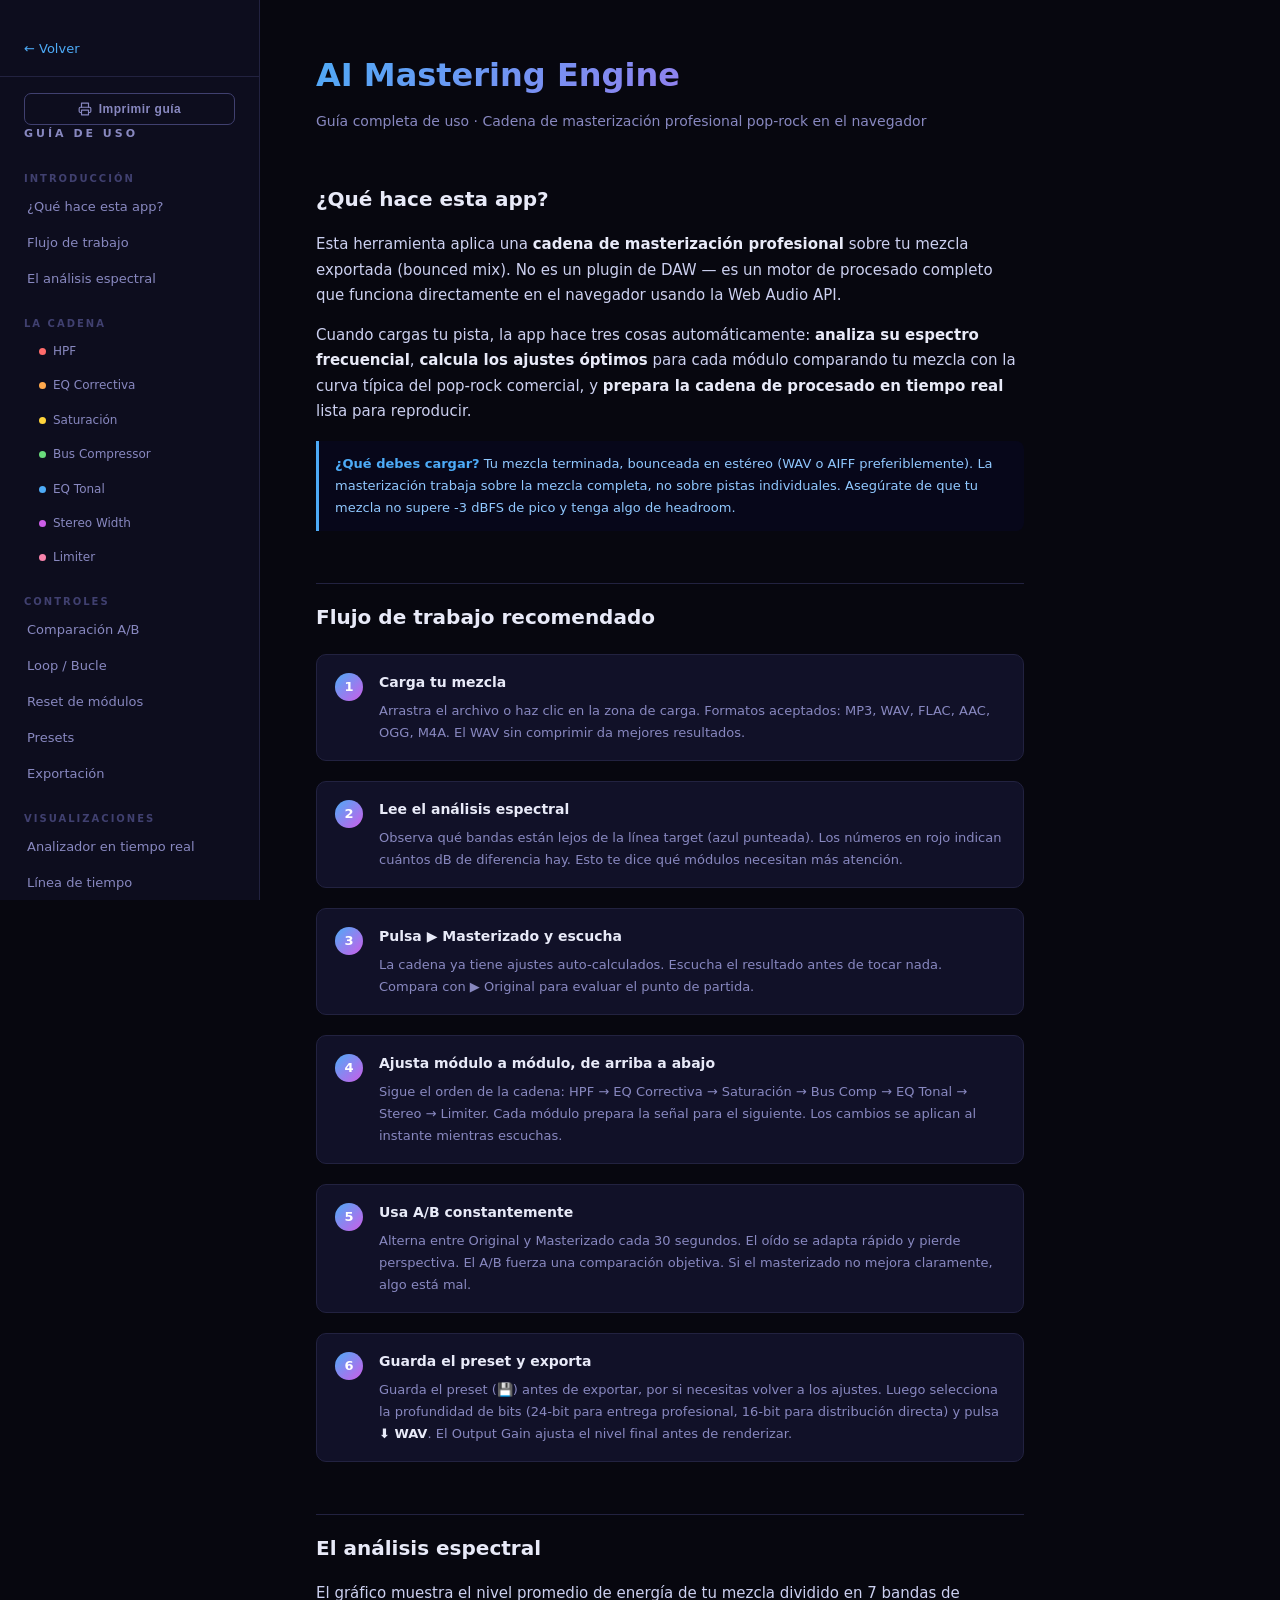
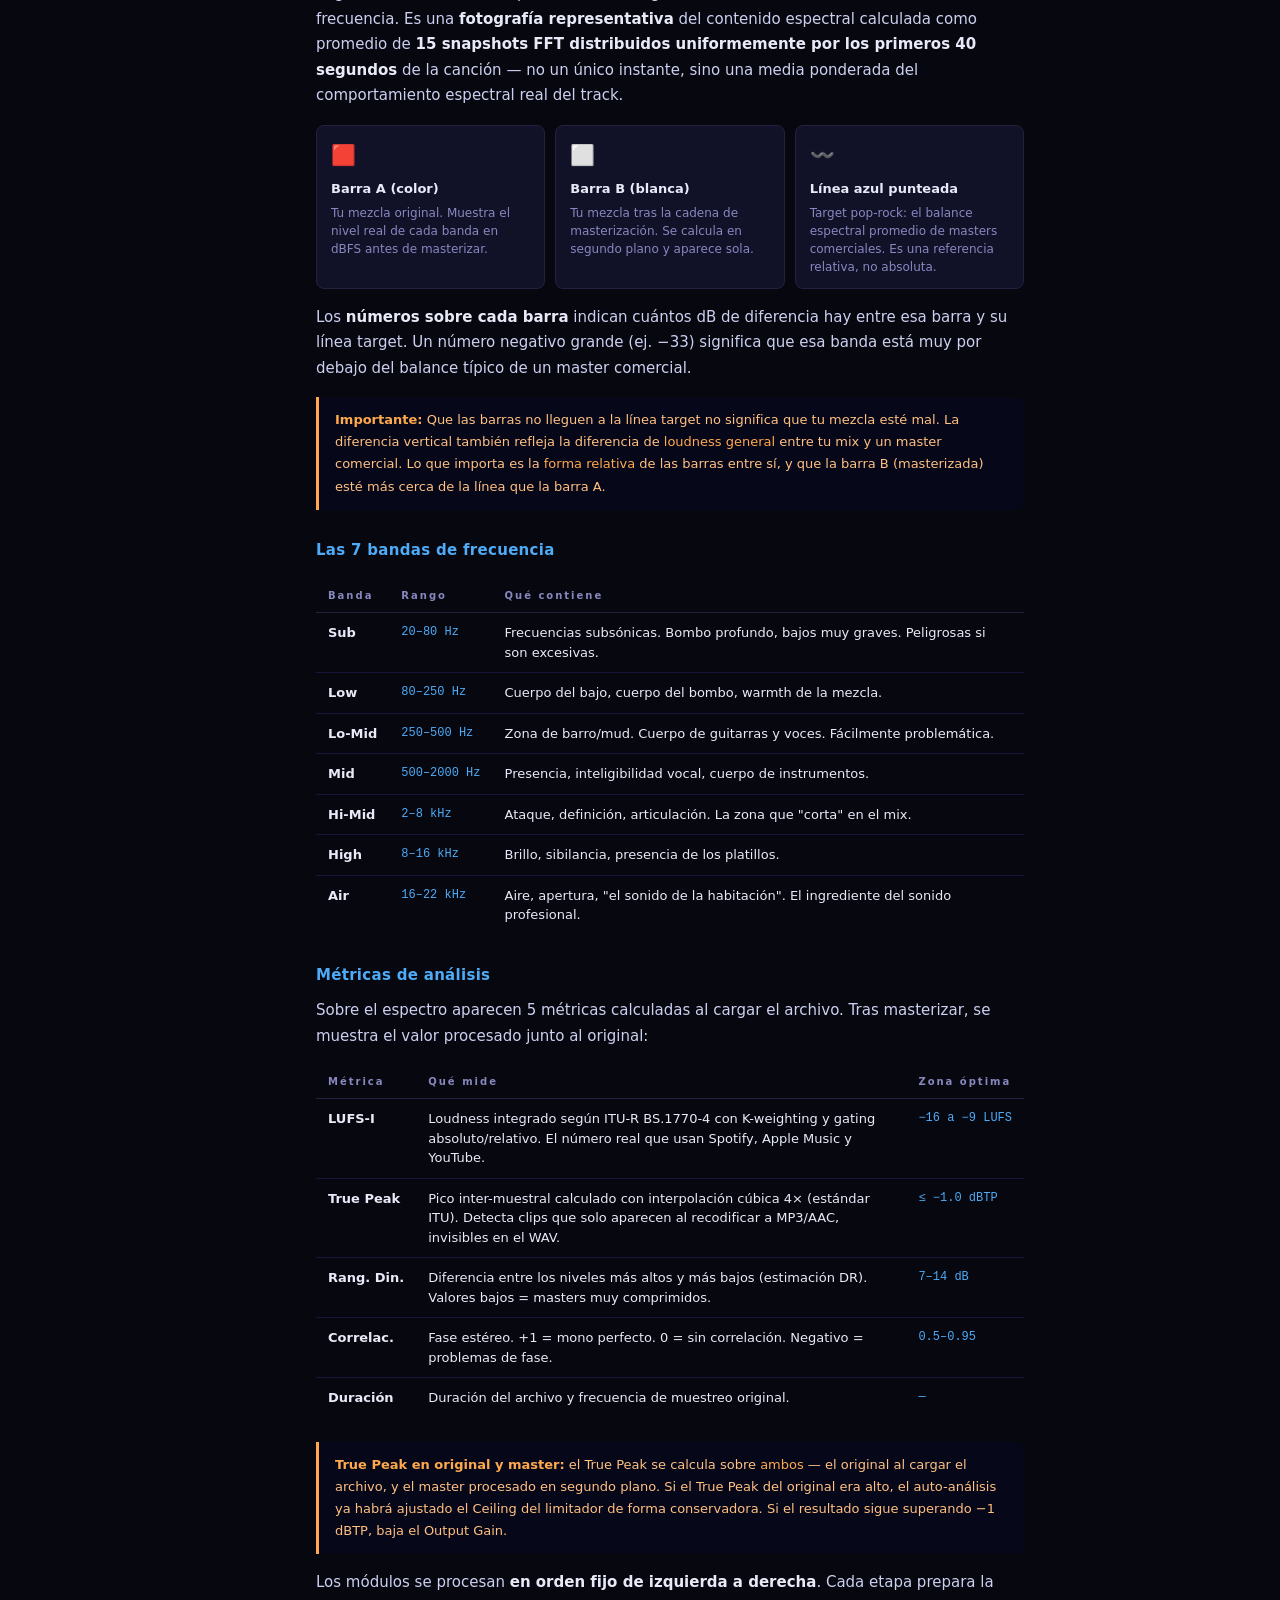
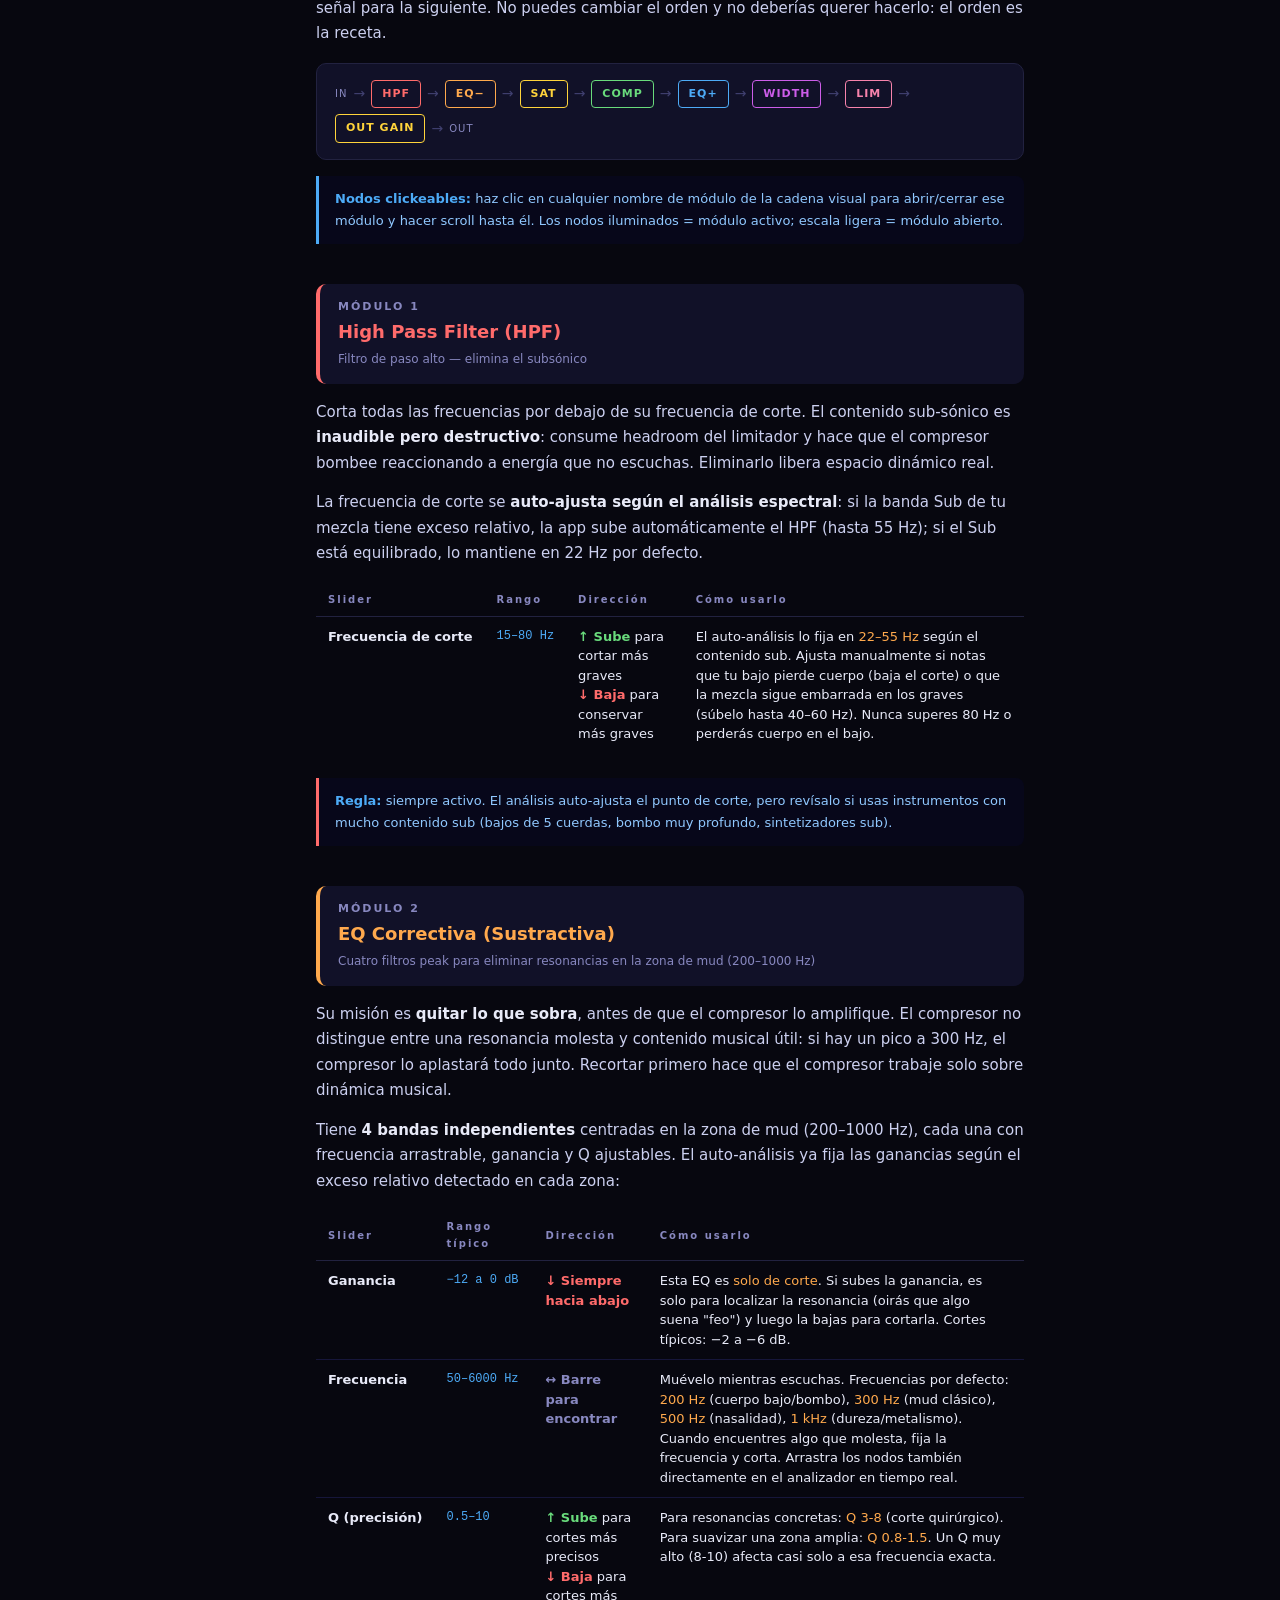
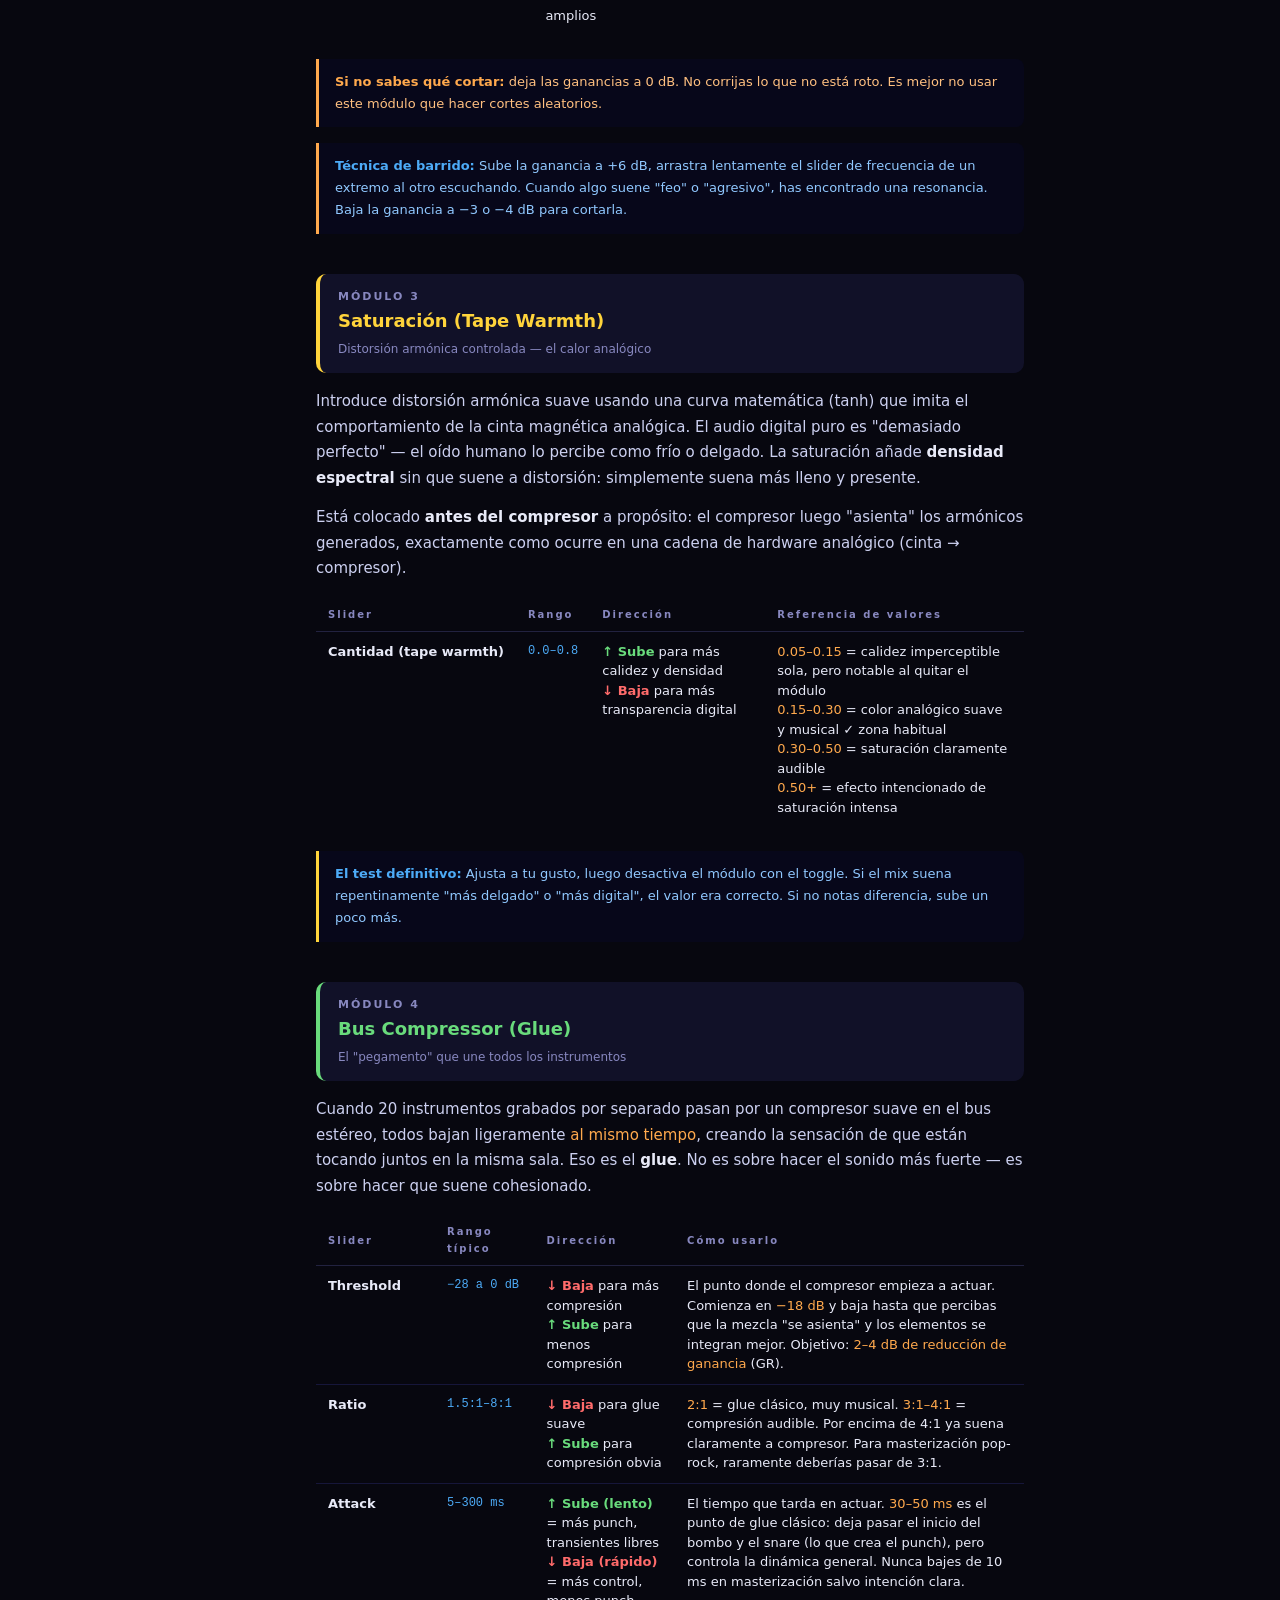
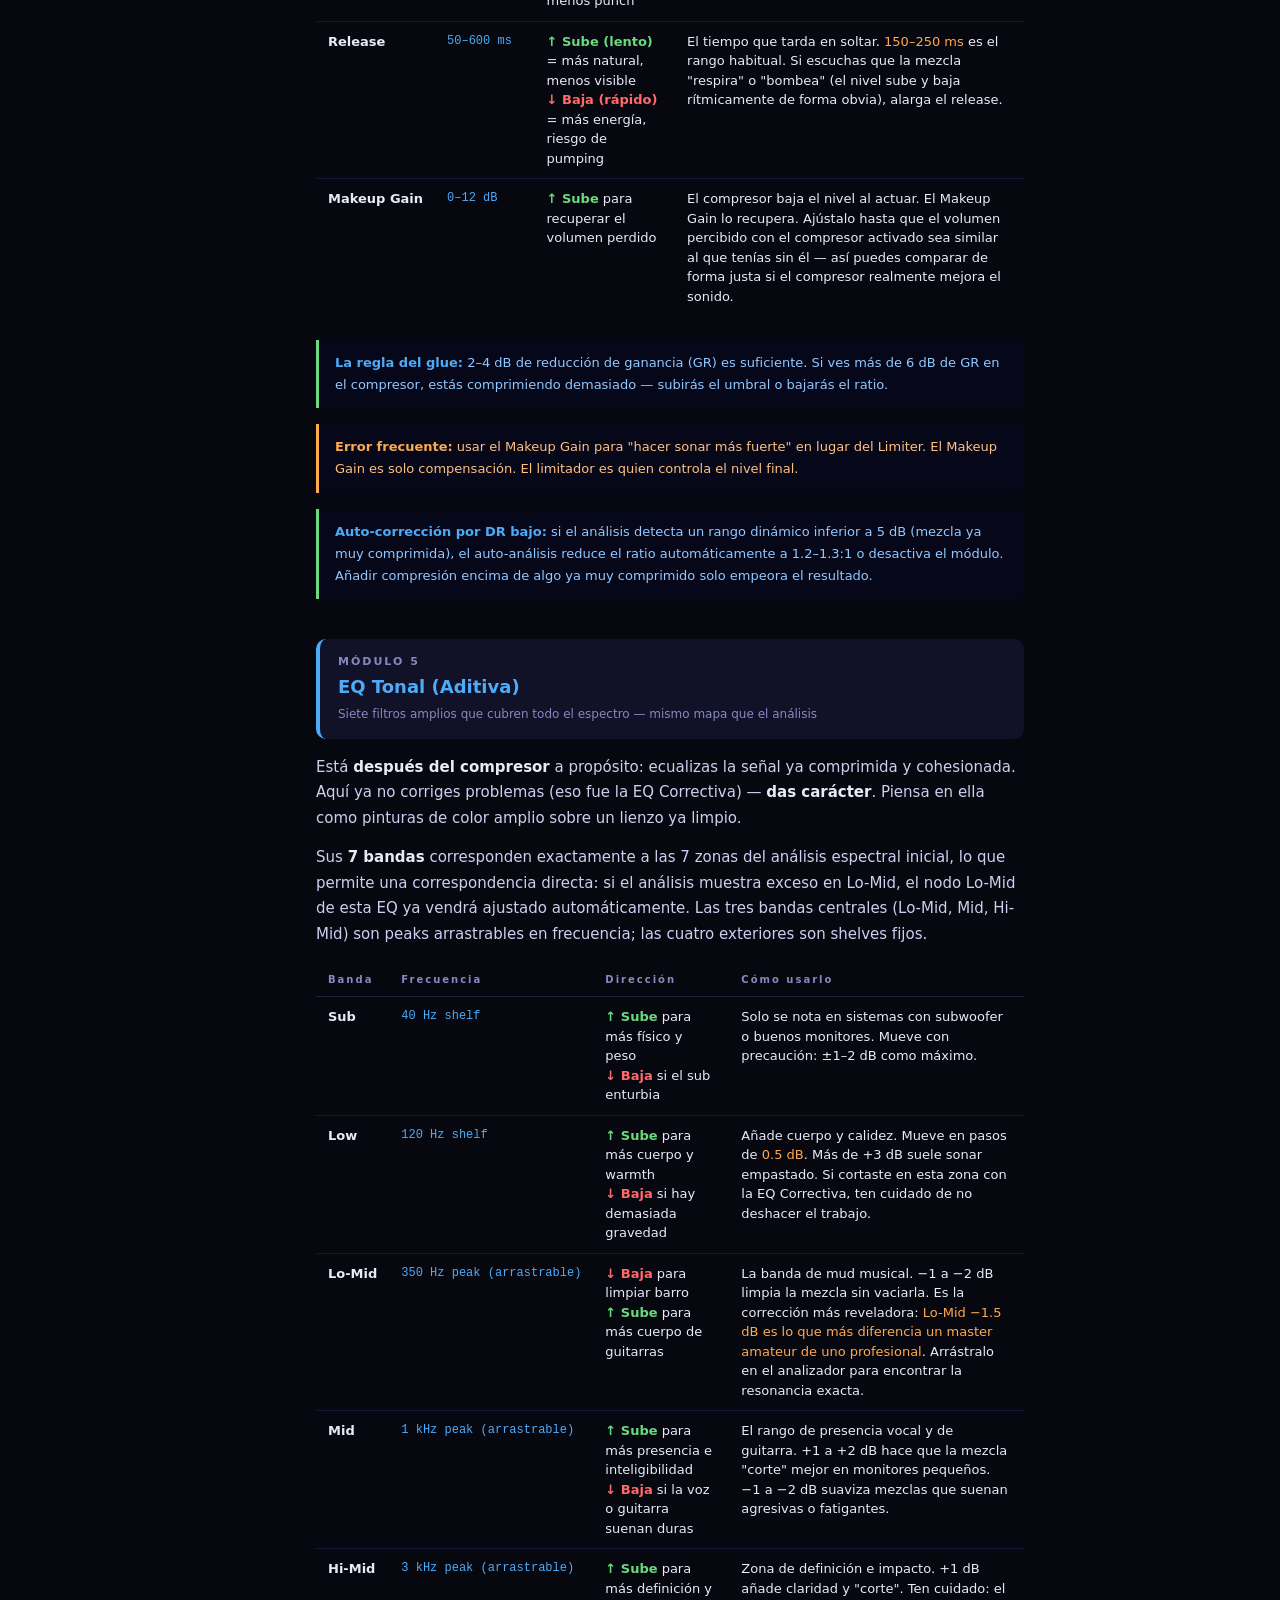
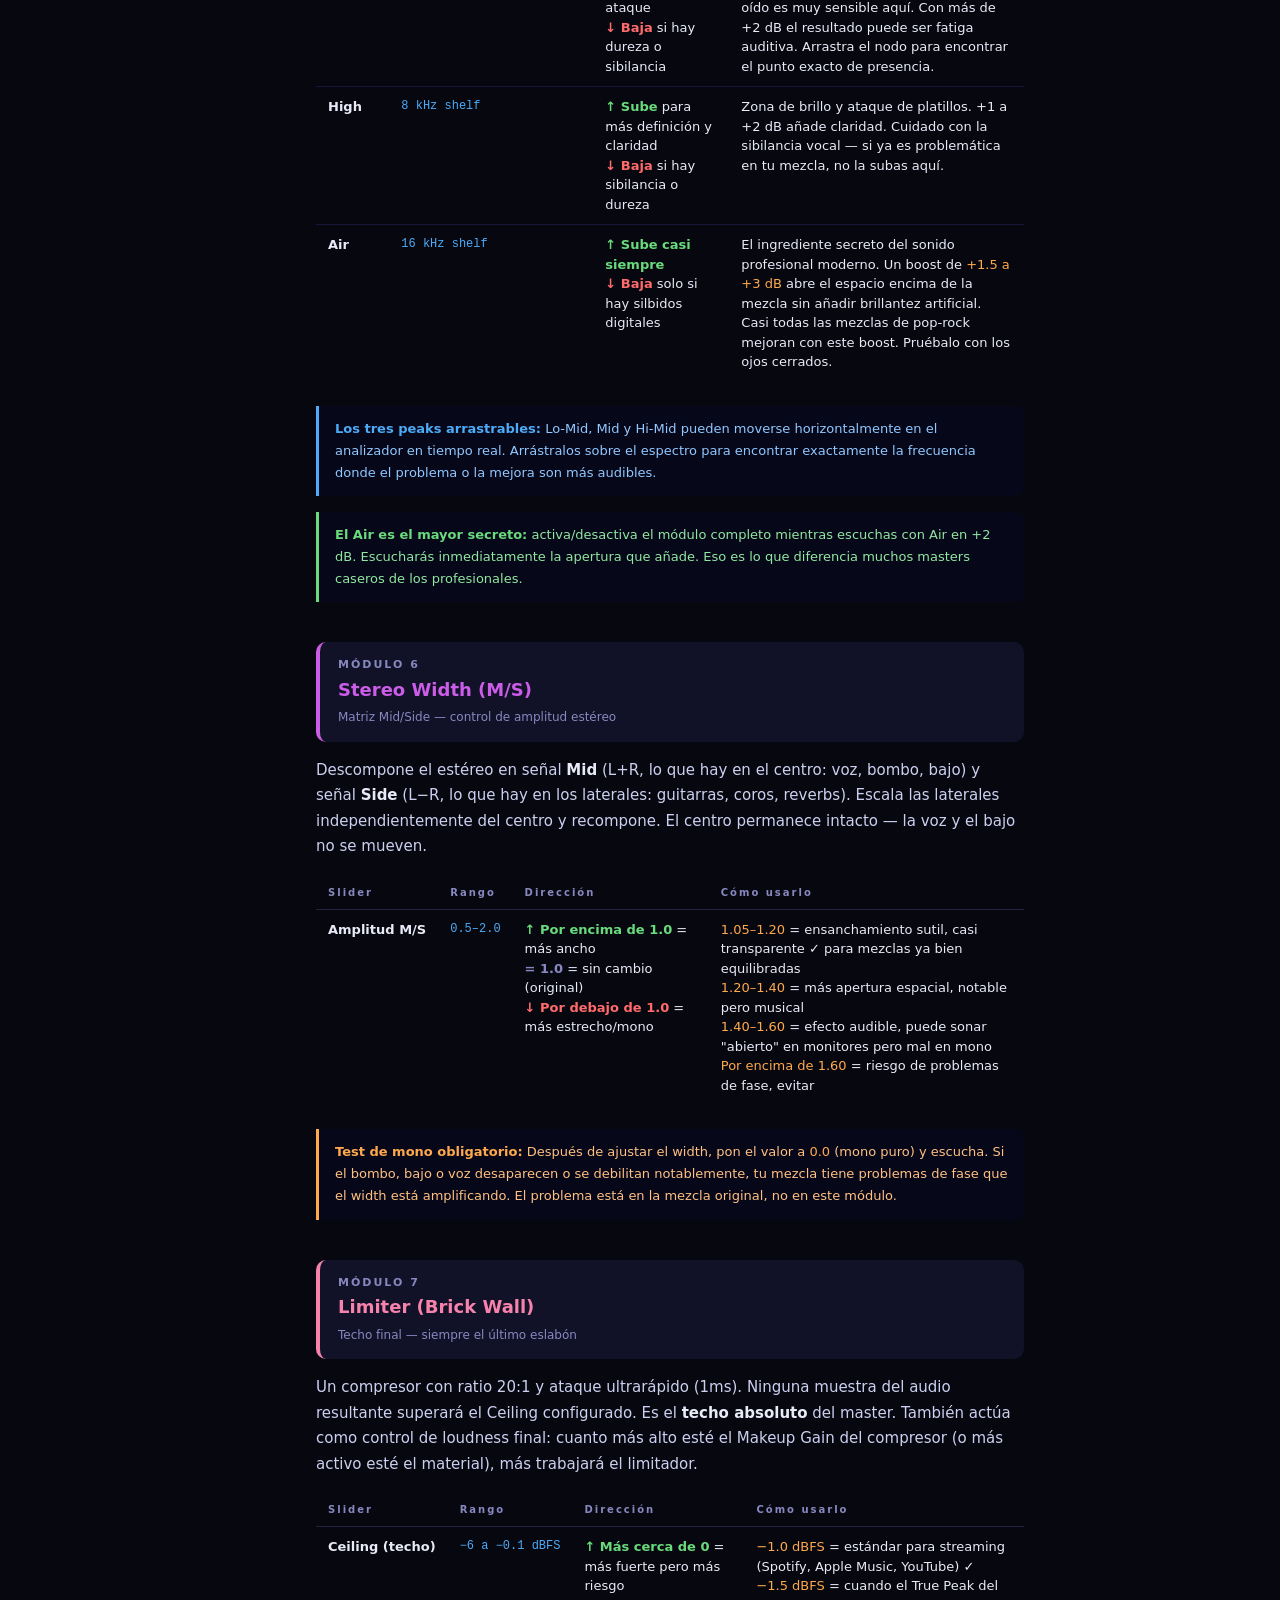
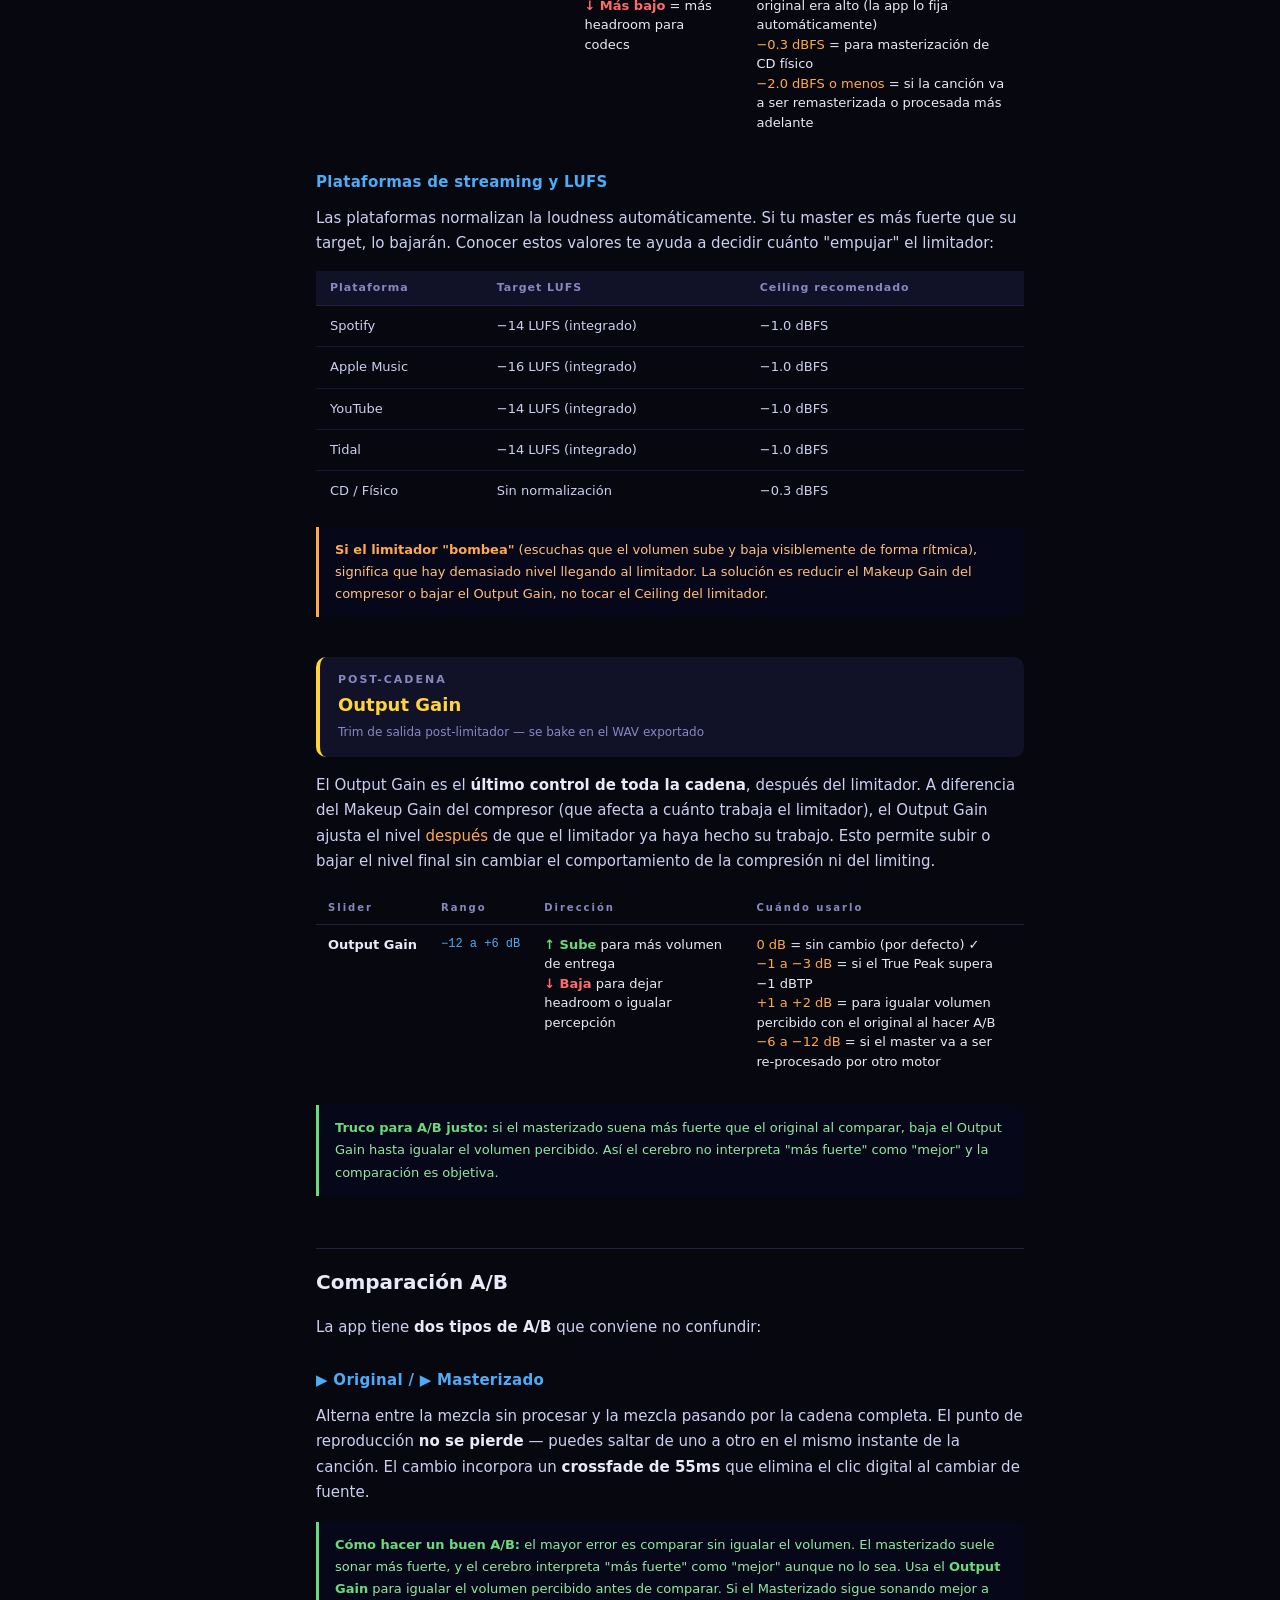
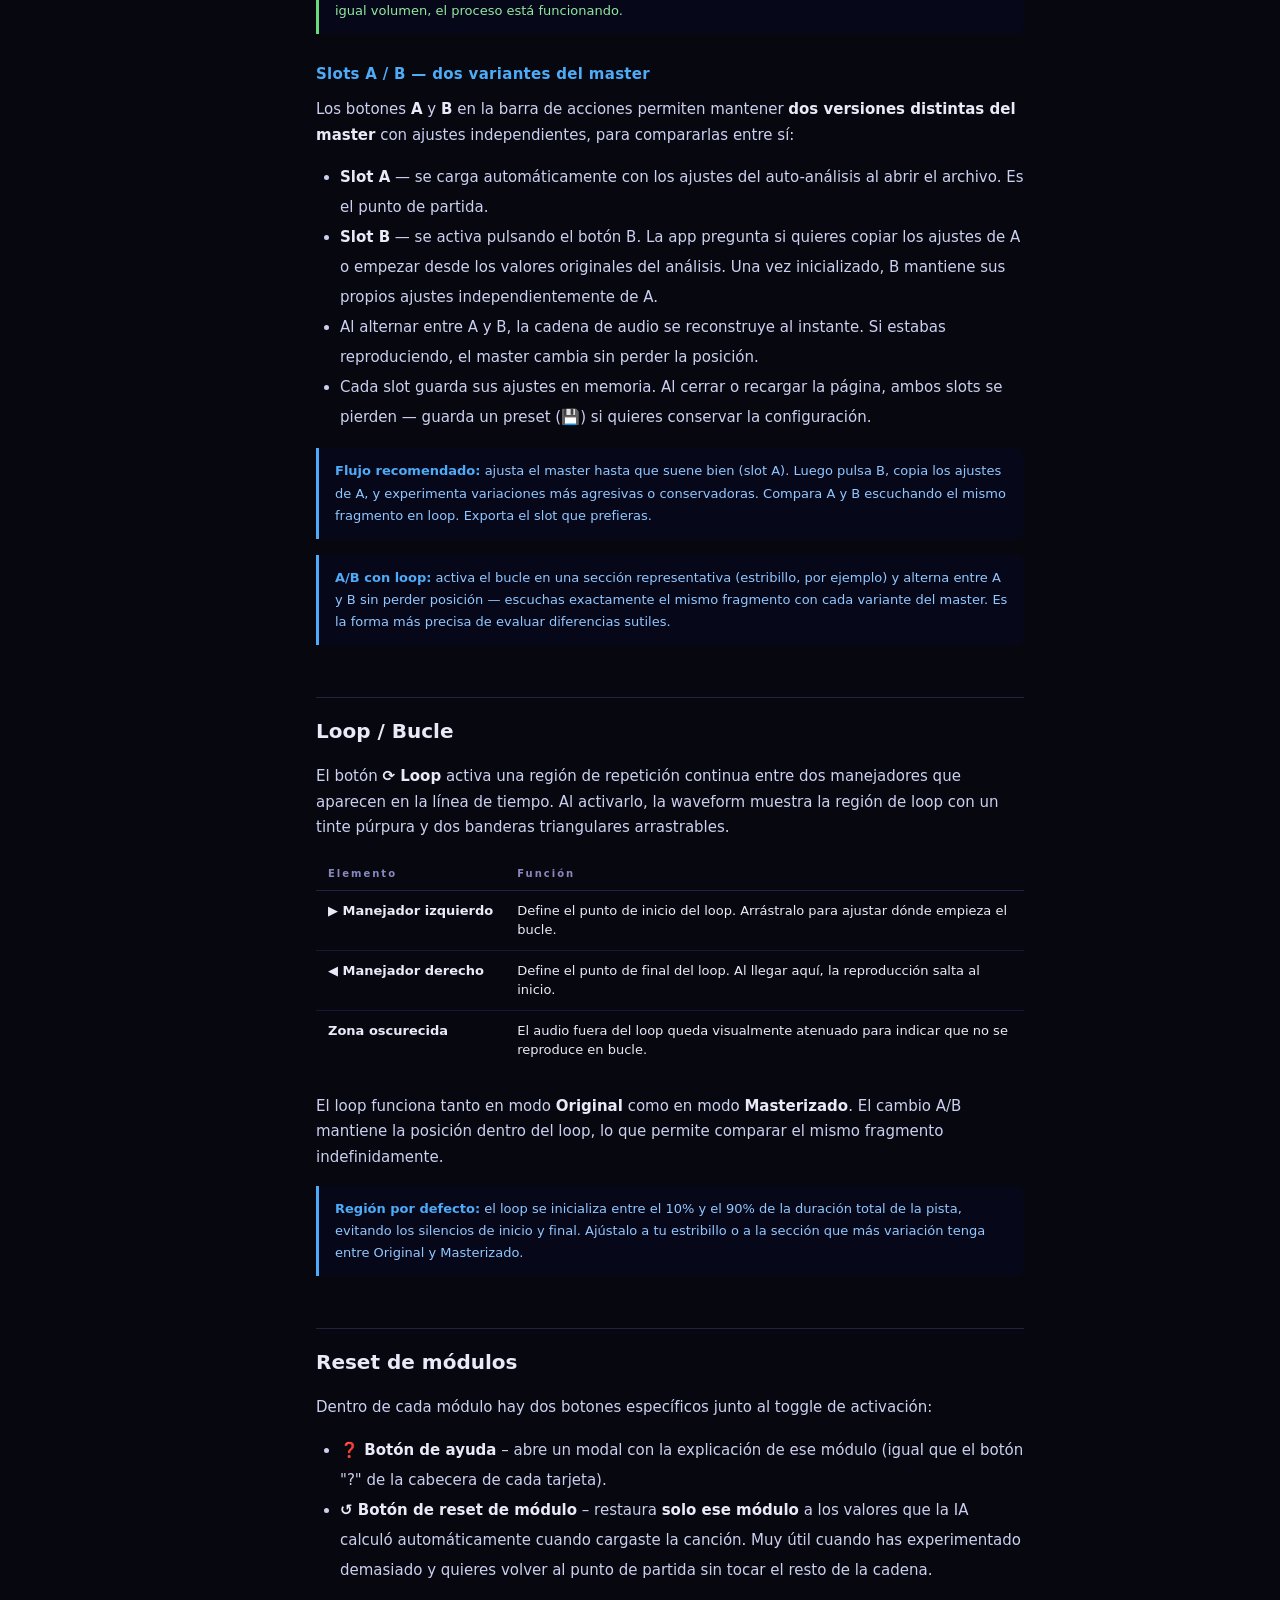
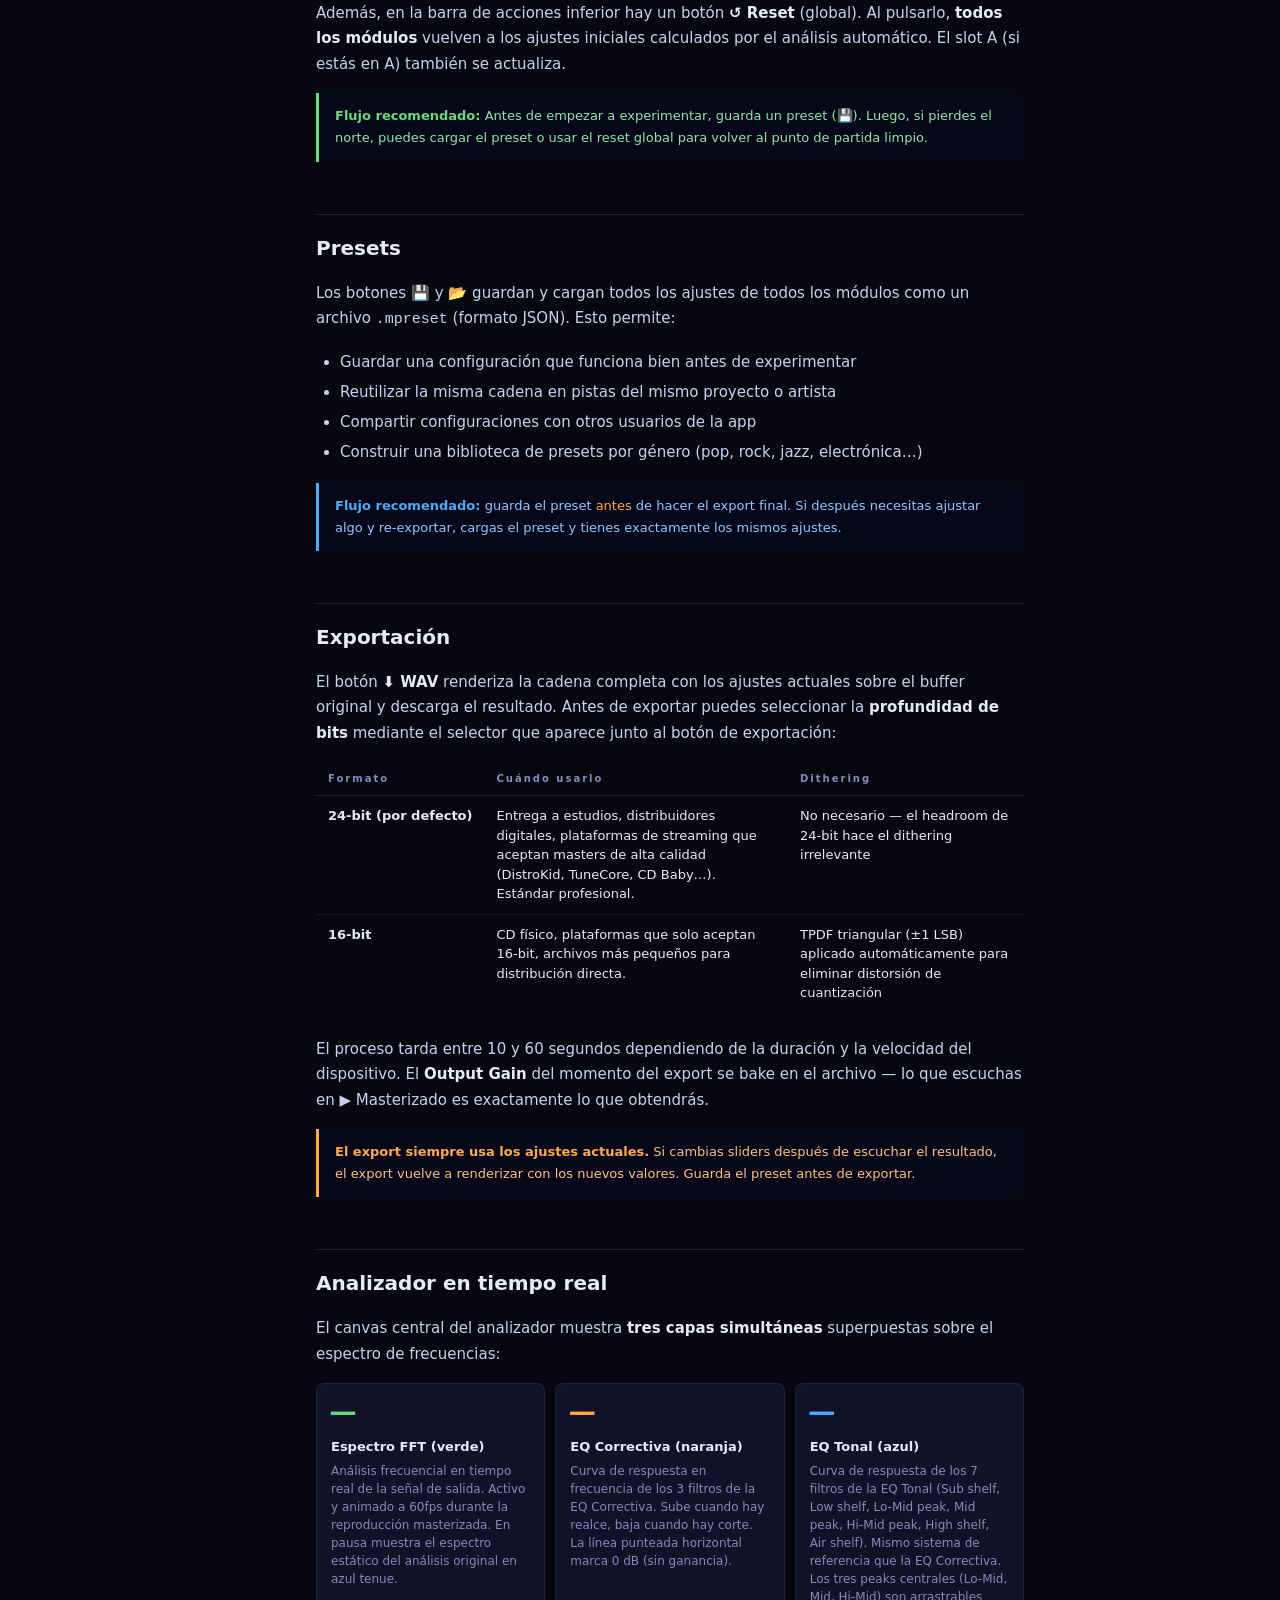
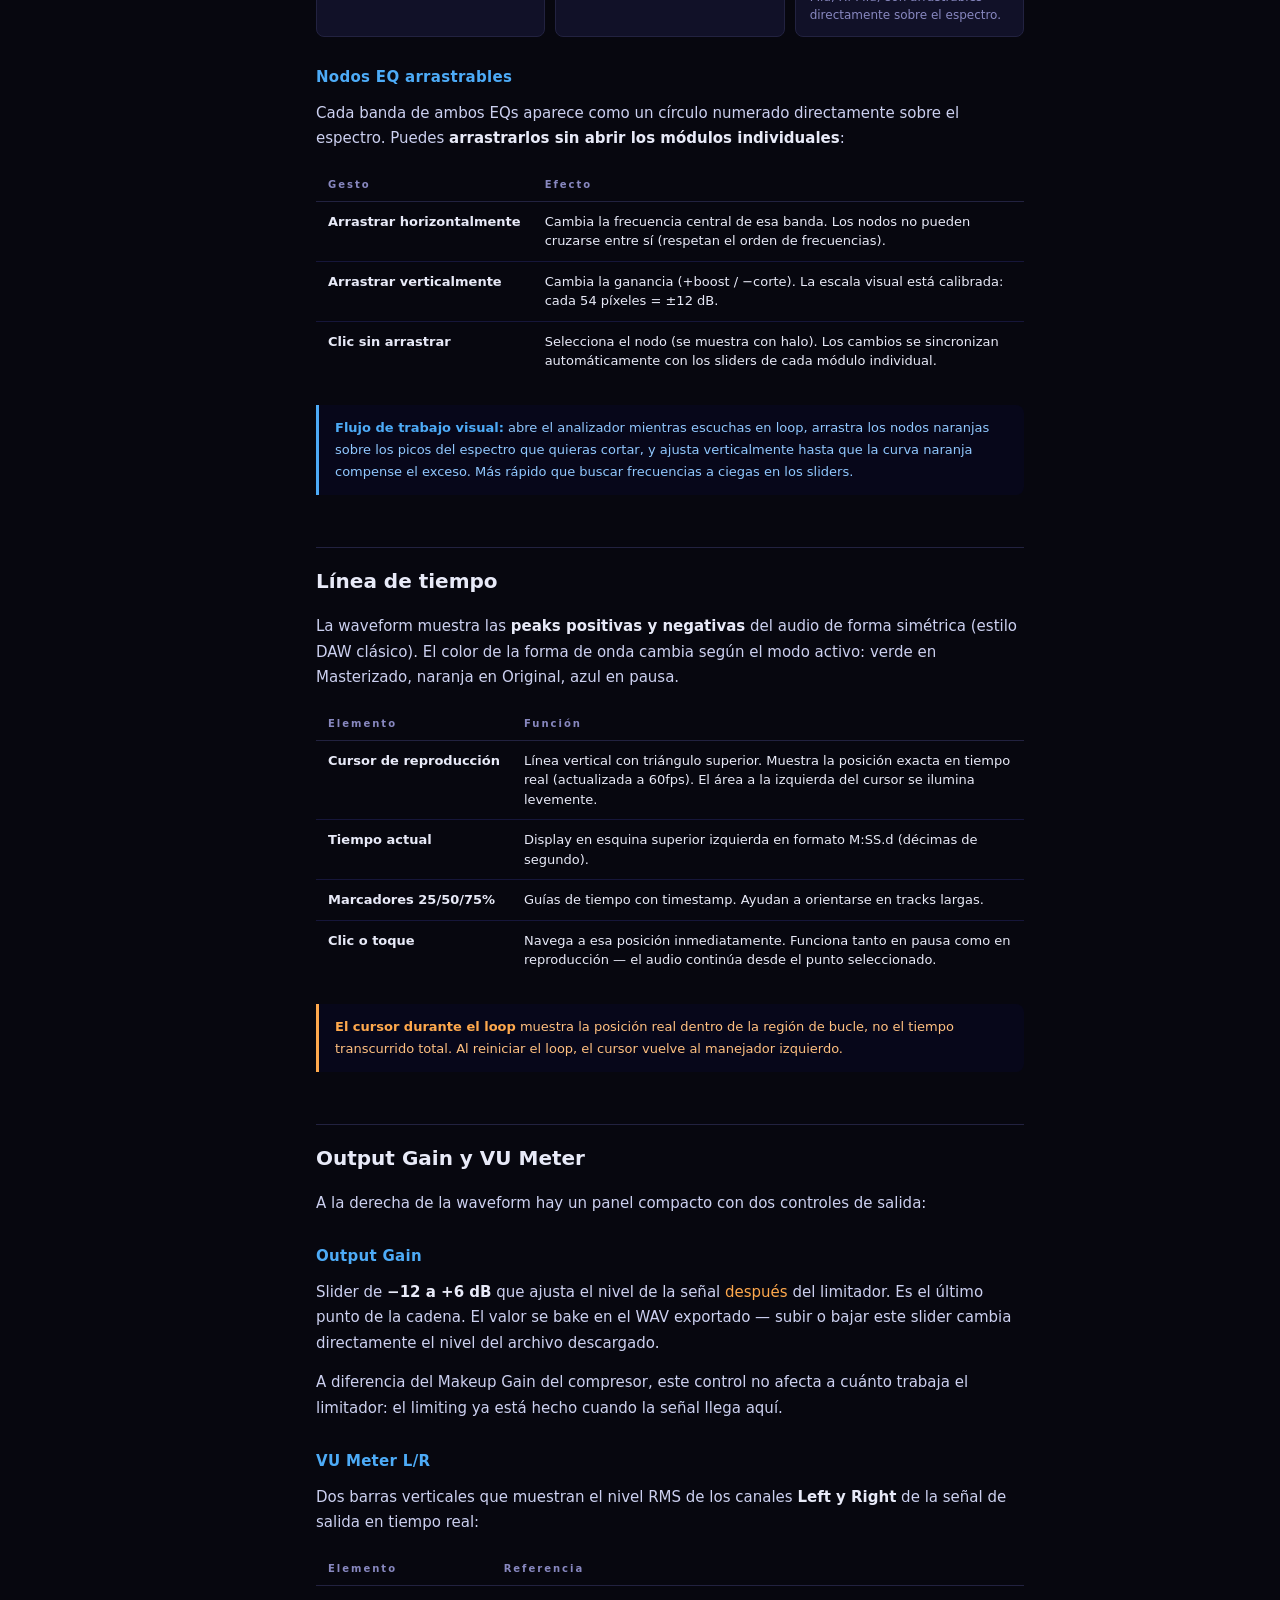
==== commit c2e81c4a: "Add files via upload" ====
--- a/help.html
+++ b/help.html
@@ -205,11 +205,8 @@
   .legend-title{color:#1a1a2e;font-size:10.5pt}
   .legend-desc{color:#333350}
 
-  /* Footer de página */
   @page{margin:18mm 16mm 18mm;size:A4}
   @page :first{margin-top:12mm}
-
-  /* Ocultar elementos no imprimibles */
   .no-print{display:none !important}
 }
 </style>
@@ -266,6 +263,7 @@
   <div class="nav-section">CONTROLES</div>
   <a class="nav-link" href="#ab">Comparación A/B</a>
   <a class="nav-link" href="#loop">Loop / Bucle</a>
+  <a class="nav-link" href="#reset">Reset de módulos</a>
   <a class="nav-link" href="#presets">Presets</a>
   <a class="nav-link" href="#export">Exportación</a>
 
@@ -287,7 +285,7 @@
 
   <div class="print-header" style="display:none">
     <div class="print-header-title">AI Mastering Engine — Guía completa de uso</div>
-    <div class="print-header-sub">Documentación v3.0 · Referencia de sliders, visualizaciones, loop, LUFS y True Peak</div>
+    <div class="print-header-sub">Documentación v3.1 · EQ Correctiva 4 bandas · EQ Tonal 7 bandas · Auto-correcciones TP/DR · Comparación A/B de variantes</div>
   </div>
   <h1>AI Mastering Engine</h1>
   <p class="page-sub">Guía completa de uso · Cadena de masterización profesional pop-rock en el navegador</p>
@@ -345,7 +343,7 @@
 
   <!-- ═══════════════════════════════ ANÁLISIS -->
   <h2 id="analisis">El análisis espectral</h2>
-  <p>El gráfico muestra el nivel promedio de energía de tu mezcla dividido en 7 bandas de frecuencia. Es una <strong>fotografía estática</strong> del contenido espectral de los primeros ~30% de la canción, no un medidor en tiempo real.</p>
+  <p>El gráfico muestra el nivel promedio de energía de tu mezcla dividido en 7 bandas de frecuencia. Es una <strong>fotografía representativa</strong> del contenido espectral calculada como promedio de <strong>15 snapshots FFT distribuidos uniformemente por los primeros 40 segundos</strong> de la canción — no un único instante, sino una media ponderada del comportamiento espectral real del track.</p>
 
   <div class="spectrum-legend">
     <div class="legend-item">
@@ -391,9 +389,9 @@
     <tr><td class="slider-name">True Peak</td><td>Pico inter-muestral calculado con interpolación cúbica 4× (estándar ITU). Detecta clips que solo aparecen al recodificar a MP3/AAC, invisibles en el WAV.</td><td class="slider-range">≤ −1.0 dBTP</td></tr>
     <tr><td class="slider-name">Rang. Din.</td><td>Diferencia entre los niveles más altos y más bajos (estimación DR). Valores bajos = masters muy comprimidos.</td><td class="slider-range">7–14 dB</td></tr>
     <tr><td class="slider-name">Correlac.</td><td>Fase estéreo. +1 = mono perfecto. 0 = sin correlación. Negativo = problemas de fase.</td><td class="slider-range">0.5–0.95</td></tr>
-    <tr><td class="slider-name">Duración</td><td>Duración del archivo y frecuencia de muestreo original.</td><td>—</td></tr>
-  </table>
-  <div class="tip warn"><strong>True Peak solo se calcula sobre el master procesado</strong>, no sobre el original. Aparece en la columna "→ después" una vez completado el análisis en segundo plano (5–30 segundos según duración).</div>
+    <tr><td class="slider-name">Duración</td><td>Duración del archivo y frecuencia de muestreo original.</td><td class="slider-range">—</td></tr>
+  </table>
+  <div class="tip warn"><strong>True Peak en original y master:</strong> el True Peak se calcula sobre <em>ambos</em> — el original al cargar el archivo, y el master procesado en segundo plano. Si el True Peak del original era alto, el auto-análisis ya habrá ajustado el Ceiling del limitador de forma conservadora. Si el resultado sigue superando −1 dBTP, baja el Output Gain.</div>
   <p>Los módulos se procesan <strong>en orden fijo de izquierda a derecha</strong>. Cada etapa prepara la señal para la siguiente. No puedes cambiar el orden y no deberías querer hacerlo: el orden es la receta.</p>
   <div class="chain">
     <span class="chain-label">IN</span>
@@ -416,6 +414,7 @@
     <span class="chain-arrow">→</span>
     <span class="chain-label">OUT</span>
   </div>
+  <div class="tip"><strong>Nodos clickeables:</strong> haz clic en cualquier nombre de módulo de la cadena visual para abrir/cerrar ese módulo y hacer scroll hasta él. Los nodos iluminados = módulo activo; escala ligera = módulo abierto.</div>
 
   <!-- HPF -->
   <div class="mod-header" style="--mc:#ff6b6b">
@@ -426,27 +425,28 @@
     </div>
   </div>
   <p>Corta todas las frecuencias por debajo de su frecuencia de corte. El contenido sub-sónico es <strong>inaudible pero destructivo</strong>: consume headroom del limitador y hace que el compresor bombee reaccionando a energía que no escuchas. Eliminarlo libera espacio dinámico real.</p>
+  <p>La frecuencia de corte se <strong>auto-ajusta según el análisis espectral</strong>: si la banda Sub de tu mezcla tiene exceso relativo, la app sube automáticamente el HPF (hasta 55 Hz); si el Sub está equilibrado, lo mantiene en 22 Hz por defecto.</p>
   <table class="slider-table">
     <tr><th>Slider</th><th>Rango</th><th>Dirección</th><th>Cómo usarlo</th></tr>
     <tr>
       <td class="slider-name">Frecuencia de corte</td>
       <td class="slider-range">15–80 Hz</td>
       <td><span class="up">↑ Sube</span> para cortar más graves<br><span class="down">↓ Baja</span> para conservar más graves</td>
-      <td>Déjalo en <em>20-22 Hz</em> para música completa. Sube a <em>30-40 Hz</em> si la mezcla tiene exceso de rumble o ruido de sala. Nunca superes 80 Hz o perderás cuerpo en el bajo.</td>
-    </tr>
-  </table>
-  <div class="tip" style="--mc:#ff6b6b"><strong>Regla:</strong> Siempre activo. Ninguna mezcla profesional llega a masterización sin HPF entre 20-30 Hz.</div>
+      <td>El auto-análisis lo fija en <em>22–55 Hz</em> según el contenido sub. Ajusta manualmente si notas que tu bajo pierde cuerpo (baja el corte) o que la mezcla sigue embarrada en los graves (súbelo hasta 40–60 Hz). Nunca superes 80 Hz o perderás cuerpo en el bajo.</td>
+    </tr>
+  </table>
+  <div class="tip" style="--mc:#ff6b6b"><strong>Regla:</strong> siempre activo. El análisis auto-ajusta el punto de corte, pero revísalo si usas instrumentos con mucho contenido sub (bajos de 5 cuerdas, bombo muy profundo, sintetizadores sub).</div>
 
   <!-- EQ CORRECTIVA -->
   <div class="mod-header" style="--mc:#ffa94d">
     <div>
       <div class="mod-number">MÓDULO 2</div>
       <div class="mod-title">EQ Correctiva (Sustractiva)</div>
-      <div class="mod-subtitle">Tres filtros peak para eliminar resonancias y problemas</div>
+      <div class="mod-subtitle">Cuatro filtros peak para eliminar resonancias en la zona de mud (200–1000 Hz)</div>
     </div>
   </div>
   <p>Su misión es <strong>quitar lo que sobra</strong>, antes de que el compresor lo amplifique. El compresor no distingue entre una resonancia molesta y contenido musical útil: si hay un pico a 300 Hz, el compresor lo aplastará todo junto. Recortar primero hace que el compresor trabaje solo sobre dinámica musical.</p>
-  <p>Tiene 3 bandas independientes, cada una con 3 parámetros:</p>
+  <p>Tiene <strong>4 bandas independientes</strong> centradas en la zona de mud (200–1000 Hz), cada una con frecuencia arrastrable, ganancia y Q ajustables. El auto-análisis ya fija las ganancias según el exceso relativo detectado en cada zona:</p>
   <table class="slider-table">
     <tr><th>Slider</th><th>Rango típico</th><th>Dirección</th><th>Cómo usarlo</th></tr>
     <tr>
@@ -457,9 +457,9 @@
     </tr>
     <tr>
       <td class="slider-name">Frecuencia</td>
-      <td class="slider-range">80–4000 Hz</td>
+      <td class="slider-range">50–6000 Hz</td>
       <td><span class="neutral">↔ Barre para encontrar</span></td>
-      <td>Muévelo mientras escuchas. Las zonas problemáticas más comunes: <em>200-400 Hz</em> = barro/mud, <em>500-800 Hz</em> = nasalidad, <em>1-2 kHz</em> = dureza/metalismo. Cuando encuentres algo que molesta, fija la frecuencia y corta.</td>
+      <td>Muévelo mientras escuchas. Frecuencias por defecto: <em>200 Hz</em> (cuerpo bajo/bombo), <em>300 Hz</em> (mud clásico), <em>500 Hz</em> (nasalidad), <em>1 kHz</em> (dureza/metalismo). Cuando encuentres algo que molesta, fija la frecuencia y corta. Arrastra los nodos también directamente en el analizador en tiempo real.</td>
     </tr>
     <tr>
       <td class="slider-name">Q (precisión)</td>
@@ -541,45 +541,64 @@
   </table>
   <div class="tip" style="--mc:#69db7c"><strong>La regla del glue:</strong> 2–4 dB de reducción de ganancia (GR) es suficiente. Si ves más de 6 dB de GR en el compresor, estás comprimiendo demasiado — subirás el umbral o bajarás el ratio.</div>
   <div class="tip warn" style="--mc:#69db7c"><strong>Error frecuente:</strong> usar el Makeup Gain para "hacer sonar más fuerte" en lugar del Limiter. El Makeup Gain es solo compensación. El limitador es quien controla el nivel final.</div>
+  <div class="tip" style="--mc:#69db7c"><strong>Auto-corrección por DR bajo:</strong> si el análisis detecta un rango dinámico inferior a 5 dB (mezcla ya muy comprimida), el auto-análisis reduce el ratio automáticamente a 1.2–1.3:1 o desactiva el módulo. Añadir compresión encima de algo ya muy comprimido solo empeora el resultado.</div>
 
   <!-- EQ TONAL -->
   <div class="mod-header" style="--mc:#4dabf7">
     <div>
       <div class="mod-number">MÓDULO 5</div>
       <div class="mod-title">EQ Tonal (Aditiva)</div>
-      <div class="mod-subtitle">Cuatro filtros amplios para dar carácter al sonido final</div>
+      <div class="mod-subtitle">Siete filtros amplios que cubren todo el espectro — mismo mapa que el análisis</div>
     </div>
   </div>
   <p>Está <strong>después del compresor</strong> a propósito: ecualizas la señal ya comprimida y cohesionada. Aquí ya no corriges problemas (eso fue la EQ Correctiva) — <strong>das carácter</strong>. Piensa en ella como pinturas de color amplio sobre un lienzo ya limpio.</p>
-  <p><em>Diferencia clave con la EQ Correctiva:</em> esta usa filtros amplios (Q bajo), los cambios son en ambas direcciones, y los movimientos típicos son pequeños (+1 a +3 dB). La EQ Correctiva usaba Q alto y solo cortaba.</p>
-  <table class="slider-table">
-    <tr><th>Slider</th><th>Frecuencia</th><th>Dirección</th><th>Cómo usarlo</th></tr>
+  <p>Sus <strong>7 bandas</strong> corresponden exactamente a las 7 zonas del análisis espectral inicial, lo que permite una correspondencia directa: si el análisis muestra exceso en Lo-Mid, el nodo Lo-Mid de esta EQ ya vendrá ajustado automáticamente. Las tres bandas centrales (Lo-Mid, Mid, Hi-Mid) son peaks arrastrables en frecuencia; las cuatro exteriores son shelves fijos.</p>
+  <table class="slider-table">
+    <tr><th>Banda</th><th>Frecuencia</th><th>Dirección</th><th>Cómo usarlo</th></tr>
+    <tr>
+      <td class="slider-name">Sub</td>
+      <td class="slider-range">40 Hz shelf</td>
+      <td><span class="up">↑ Sube</span> para más físico y peso<br><span class="down">↓ Baja</span> si el sub enturbia</td>
+      <td>Solo se nota en sistemas con subwoofer o buenos monitores. Mueve con precaución: ±1–2 dB como máximo.</td>
+    </tr>
     <tr>
       <td class="slider-name">Low</td>
       <td class="slider-range">120 Hz shelf</td>
       <td><span class="up">↑ Sube</span> para más cuerpo y warmth<br><span class="down">↓ Baja</span> si hay demasiada gravedad</td>
-      <td>Añade cuerpo y calidez. Mueve en pasos de <em>0.5 dB</em>. Más de +3 dB suele sonar empastado. Si subiste el Low en EQ Correctiva, ten cuidado de no doblar el efecto aquí.</td>
+      <td>Añade cuerpo y calidez. Mueve en pasos de <em>0.5 dB</em>. Más de +3 dB suele sonar empastado. Si cortaste en esta zona con la EQ Correctiva, ten cuidado de no deshacer el trabajo.</td>
+    </tr>
+    <tr>
+      <td class="slider-name">Lo-Mid</td>
+      <td class="slider-range">350 Hz peak (arrastrable)</td>
+      <td><span class="down">↓ Baja</span> para limpiar barro<br><span class="up">↑ Sube</span> para más cuerpo de guitarras</td>
+      <td>La banda de mud musical. −1 a −2 dB limpia la mezcla sin vaciarla. Es la corrección más reveladora: <em>Lo-Mid −1.5 dB es lo que más diferencia un master amateur de uno profesional</em>. Arrástralo en el analizador para encontrar la resonancia exacta.</td>
     </tr>
     <tr>
       <td class="slider-name">Mid</td>
-      <td class="slider-range">1 kHz peak</td>
+      <td class="slider-range">1 kHz peak (arrastrable)</td>
       <td><span class="up">↑ Sube</span> para más presencia e inteligibilidad<br><span class="down">↓ Baja</span> si la voz o guitarra suenan duras</td>
-      <td>El rango de presencia vocal y de guitarra. Subir +1 a +2 dB hace que la mezcla "corte" mejor en monitores pequeños. Bajar −1 a −2 dB suaviza mezclas que suenan agresivas.</td>
+      <td>El rango de presencia vocal y de guitarra. +1 a +2 dB hace que la mezcla "corte" mejor en monitores pequeños. −1 a −2 dB suaviza mezclas que suenan agresivas o fatigantes.</td>
+    </tr>
+    <tr>
+      <td class="slider-name">Hi-Mid</td>
+      <td class="slider-range">3 kHz peak (arrastrable)</td>
+      <td><span class="up">↑ Sube</span> para más definición y ataque<br><span class="down">↓ Baja</span> si hay dureza o sibilancia</td>
+      <td>Zona de definición e impacto. +1 dB añade claridad y "corte". Ten cuidado: el oído es muy sensible aquí. Con más de +2 dB el resultado puede ser fatiga auditiva. Arrastra el nodo para encontrar el punto exacto de presencia.</td>
     </tr>
     <tr>
       <td class="slider-name">High</td>
-      <td class="slider-range">8 kHz peak</td>
+      <td class="slider-range">8 kHz shelf</td>
       <td><span class="up">↑ Sube</span> para más definición y claridad<br><span class="down">↓ Baja</span> si hay sibilancia o dureza</td>
-      <td>Zona de definición y ataque. +1 a +2 dB añade claridad. Cuidado con la sibilancia vocal — si esta zona ya es problemática en tu mezcla, no la subas aquí.</td>
+      <td>Zona de brillo y ataque de platillos. +1 a +2 dB añade claridad. Cuidado con la sibilancia vocal — si ya es problemática en tu mezcla, no la subas aquí.</td>
     </tr>
     <tr>
       <td class="slider-name">Air</td>
       <td class="slider-range">16 kHz shelf</td>
       <td><span class="up">↑ Sube casi siempre</span><br><span class="down">↓ Baja</span> solo si hay silbidos digitales</td>
-      <td>El ingrediente secreto del sonido profesional moderno. Un boost de <em>+1.5 a +3 dB</em> a 16 kHz abre el espacio encima de la mezcla sin añadir brillantez artificial. Casi todas las mezclas de pop-rock mejoran con este boost. Pruébalo con los ojos cerrados.</td>
-    </tr>
-  </table>
-  <div class="tip" style="--mc:#4dabf7"><strong>Regla de la EQ Tonal:</strong> si en la EQ Correctiva cortaste a 350 Hz, no toques esa zona aquí. Estarías deshaciendo tu propio trabajo.</div>
+      <td>El ingrediente secreto del sonido profesional moderno. Un boost de <em>+1.5 a +3 dB</em> abre el espacio encima de la mezcla sin añadir brillantez artificial. Casi todas las mezclas de pop-rock mejoran con este boost. Pruébalo con los ojos cerrados.</td>
+    </tr>
+  </table>
+  <div class="tip" style="--mc:#4dabf7"><strong>Los tres peaks arrastrables:</strong> Lo-Mid, Mid y Hi-Mid pueden moverse horizontalmente en el analizador en tiempo real. Arrástralos sobre el espectro para encontrar exactamente la frecuencia donde el problema o la mejora son más audibles.</div>
   <div class="tip good" style="--mc:#4dabf7"><strong>El Air es el mayor secreto:</strong> activa/desactiva el módulo completo mientras escuchas con Air en +2 dB. Escucharás inmediatamente la apertura que añade. Eso es lo que diferencia muchos masters caseros de los profesionales.</div>
 
   <!-- STEREO WIDTH -->
@@ -624,6 +643,7 @@
       <td><span class="up">↑ Más cerca de 0</span> = más fuerte pero más riesgo<br><span class="down">↓ Más bajo</span> = más headroom para codecs</td>
       <td>
         <em>−1.0 dBFS</em> = estándar para streaming (Spotify, Apple Music, YouTube) ✓<br>
+        <em>−1.5 dBFS</em> = cuando el True Peak del original era alto (la app lo fija automáticamente)<br>
         <em>−0.3 dBFS</em> = para masterización de CD físico<br>
         <em>−2.0 dBFS o menos</em> = si la canción va a ser remasterizada o procesada más adelante
       </td>
@@ -669,9 +689,20 @@
 
   <!-- A/B -->
   <h2 id="ab">Comparación A/B</h2>
-  <p>El botón <strong>▶ Original</strong> reproduce tu mezcla sin ningún procesado. El botón <strong>▶ Masterizado</strong> reproduce la misma pista pasando por toda la cadena en tiempo real. Al alternar entre ambos, el punto de reproducción <strong>no se pierde</strong> — puedes saltar de uno a otro en el mismo instante de la canción. El cambio incorpora un <strong>crossfade de 55ms</strong> que elimina el clic digital al cambiar de fuente.</p>
-  <div class="tip good"><strong>Cómo hacer un buen A/B:</strong> el mayor error es comparar sin igualar el volumen. El masterizado suele sonar más fuerte, y el cerebro interpreta "más fuerte" como "mejor" aunque no lo sea. Usa el <strong>Output Gain</strong> para igualar el volumen percibido entre Original y Masterizado antes de comparar. Si el Masterizado sigue sonando mejor a igual volumen, el proceso está funcionando.</div>
-  <div class="tip"><strong>A/B con loop:</strong> activa el bucle en una sección representativa (estribillo, por ejemplo) y escucha ese fragmento en loop en modo Masterizado. Luego cambia a Original sin perder posición — escuchas exactamente el mismo fragmento sin procesar. Es la forma más precisa de evaluar el impacto real de la cadena.</div>
+  <p>La app tiene <strong>dos tipos de A/B</strong> que conviene no confundir:</p>
+  <h3>▶ Original / ▶ Masterizado</h3>
+  <p>Alterna entre la mezcla sin procesar y la mezcla pasando por la cadena completa. El punto de reproducción <strong>no se pierde</strong> — puedes saltar de uno a otro en el mismo instante de la canción. El cambio incorpora un <strong>crossfade de 55ms</strong> que elimina el clic digital al cambiar de fuente.</p>
+  <div class="tip good"><strong>Cómo hacer un buen A/B:</strong> el mayor error es comparar sin igualar el volumen. El masterizado suele sonar más fuerte, y el cerebro interpreta "más fuerte" como "mejor" aunque no lo sea. Usa el <strong>Output Gain</strong> para igualar el volumen percibido antes de comparar. Si el Masterizado sigue sonando mejor a igual volumen, el proceso está funcionando.</div>
+  <h3>Slots A / B — dos variantes del master</h3>
+  <p>Los botones <strong>A</strong> y <strong>B</strong> en la barra de acciones permiten mantener <strong>dos versiones distintas del master</strong> con ajustes independientes, para compararlas entre sí:</p>
+  <ul style="margin:12px 0 16px;padding-left:24px;color:#ccd0f0;line-height:2">
+    <li><strong>Slot A</strong> — se carga automáticamente con los ajustes del auto-análisis al abrir el archivo. Es el punto de partida.</li>
+    <li><strong>Slot B</strong> — se activa pulsando el botón B. La app pregunta si quieres copiar los ajustes de A o empezar desde los valores originales del análisis. Una vez inicializado, B mantiene sus propios ajustes independientemente de A.</li>
+    <li>Al alternar entre A y B, la cadena de audio se reconstruye al instante. Si estabas reproduciendo, el master cambia sin perder la posición.</li>
+    <li>Cada slot guarda sus ajustes en memoria. Al cerrar o recargar la página, ambos slots se pierden — guarda un preset (💾) si quieres conservar la configuración.</li>
+  </ul>
+  <div class="tip"><strong>Flujo recomendado:</strong> ajusta el master hasta que suene bien (slot A). Luego pulsa B, copia los ajustes de A, y experimenta variaciones más agresivas o conservadoras. Compara A y B escuchando el mismo fragmento en loop. Exporta el slot que prefieras.</div>
+  <div class="tip"><strong>A/B con loop:</strong> activa el bucle en una sección representativa (estribillo, por ejemplo) y alterna entre A y B sin perder posición — escuchas exactamente el mismo fragmento con cada variante del master. Es la forma más precisa de evaluar diferencias sutiles.</div>
 
   <!-- LOOP -->
   <h2 id="loop">Loop / Bucle</h2>
@@ -684,6 +715,16 @@
   </table>
   <p>El loop funciona tanto en modo <strong>Original</strong> como en modo <strong>Masterizado</strong>. El cambio A/B mantiene la posición dentro del loop, lo que permite comparar el mismo fragmento indefinidamente.</p>
   <div class="tip"><strong>Región por defecto:</strong> el loop se inicializa entre el 10% y el 90% de la duración total de la pista, evitando los silencios de inicio y final. Ajústalo a tu estribillo o a la sección que más variación tenga entre Original y Masterizado.</div>
+
+  <!-- RESET DE MÓDULOS (nuevo) -->
+  <h2 id="reset">Reset de módulos</h2>
+  <p>Dentro de cada módulo hay dos botones específicos junto al toggle de activación:</p>
+  <ul style="margin:12px 0 16px;padding-left:24px;color:#ccd0f0;line-height:2">
+    <li><strong>❓ Botón de ayuda</strong> – abre un modal con la explicación de ese módulo (igual que el botón "?" de la cabecera de cada tarjeta).</li>
+    <li><strong>↺ Botón de reset de módulo</strong> – restaura <strong>solo ese módulo</strong> a los valores que la IA calculó automáticamente cuando cargaste la canción. Muy útil cuando has experimentado demasiado y quieres volver al punto de partida sin tocar el resto de la cadena.</li>
+  </ul>
+  <p>Además, en la barra de acciones inferior hay un botón <strong>↺ Reset</strong> (global). Al pulsarlo, <strong>todos los módulos</strong> vuelven a los ajustes iniciales calculados por el análisis automático. El slot A (si estás en A) también se actualiza.</p>
+  <div class="tip good"><strong>Flujo recomendado:</strong> Antes de empezar a experimentar, guarda un preset (💾). Luego, si pierdes el norte, puedes cargar el preset o usar el reset global para volver al punto de partida limpio.</div>
 
   <!-- PRESETS -->
   <h2 id="presets">Presets</h2>
@@ -698,7 +739,7 @@
 
   <!-- EXPORT -->
   <h2 id="export">Exportación</h2>
-  <p>El botón <strong>⬇ WAV</strong> renderiza la cadena completa con los ajustes actuales sobre el buffer original y descarga el resultado. Antes de exportar puedes seleccionar la <strong>profundidad de bits</strong>:</p>
+  <p>El botón <strong>⬇ WAV</strong> renderiza la cadena completa con los ajustes actuales sobre el buffer original y descarga el resultado. Antes de exportar puedes seleccionar la <strong>profundidad de bits</strong> mediante el selector que aparece junto al botón de exportación:</p>
   <table class="slider-table">
     <tr><th>Formato</th><th>Cuándo usarlo</th><th>Dithering</th></tr>
     <tr><td class="slider-name">24-bit (por defecto)</td><td>Entrega a estudios, distribuidores digitales, plataformas de streaming que aceptan masters de alta calidad (DistroKid, TuneCore, CD Baby…). Estándar profesional.</td><td>No necesario — el headroom de 24-bit hace el dithering irrelevante</td></tr>
@@ -724,7 +765,7 @@
     <div class="legend-item">
       <div class="legend-icon" style="color:#4dabf7">━━</div>
       <div class="legend-title">EQ Tonal (azul)</div>
-      <div class="legend-desc">Curva de respuesta de los 4 filtros de la EQ Tonal (Low shelf, Mid, High, Air). Mismo sistema de referencia que la EQ Correctiva.</div>
+      <div class="legend-desc">Curva de respuesta de los 7 filtros de la EQ Tonal (Sub shelf, Low shelf, Lo-Mid peak, Mid peak, Hi-Mid peak, High shelf, Air shelf). Mismo sistema de referencia que la EQ Correctiva. Los tres peaks centrales (Lo-Mid, Mid, Hi-Mid) son arrastrables directamente sobre el espectro.</div>
     </div>
   </div>
   <h3>Nodos EQ arrastrables</h3>
@@ -810,8 +851,8 @@
   <p>Un archivo WAV puede tener una muestra máxima de −0.1 dBFS (aparentemente seguro), pero al recodificarlo a MP3 o AAC, el proceso de codificación introduce <strong>inter-sample peaks</strong> que pueden superar 0 dBFS y clipear. Plataformas como Spotify aceptan archivos con True Peak hasta −1 dBTP.</p>
   <h3>Cómo se calcula</h3>
   <p>La app usa <strong>interpolación cúbica de Catmull-Rom a 4×</strong>: para cada par de muestras consecutivas, evalúa el polinomio cúbico en t=0.25, 0.5 y 0.75, obteniendo 3 puntos adicionales entre muestras. El máximo de todos estos puntos es el True Peak.</p>
-  <div class="tip good"><strong>Regla de entrega:</strong> True Peak ≤ −1.0 dBTP para cualquier plataforma de streaming. Si el indicador muestra "⚠ supera −1 dBTP", baja el Output Gain o el Ceiling del limitador hasta que el True Peak sea seguro.</div>
-  <div class="tip warn"><strong>El True Peak solo se calcula sobre el master procesado</strong>, no sobre el original. Aparece en la métrica "→ después" una vez completado el análisis en segundo plano (puede tardar 10-30 segundos para tracks largas).</div>
+  <div class="tip good"><strong>Regla de entrega:</strong> True Peak ≤ −1.0 dBTP para cualquier plataforma de streaming. La app calcula el True Peak del original al cargar el archivo y ajusta el Ceiling del limitador de forma preventiva. Si tras masterizar sigue superando −1 dBTP, baja el Output Gain o el Ceiling hasta que el indicador muestre "✓ OK".</div>
+  <div class="tip"><strong>Doble cálculo:</strong> el True Peak se mide <em>dos veces</em> — sobre el original al cargar (para que el auto-análisis fije un Ceiling conservador) y sobre el master procesado en segundo plano (para verificar que el resultado final cumple el límite de −1 dBTP). Ambos valores aparecen en el panel de métricas.</div>
 
   <!-- REGLAS -->
   <h2 id="reglas">Reglas de oro</h2>
